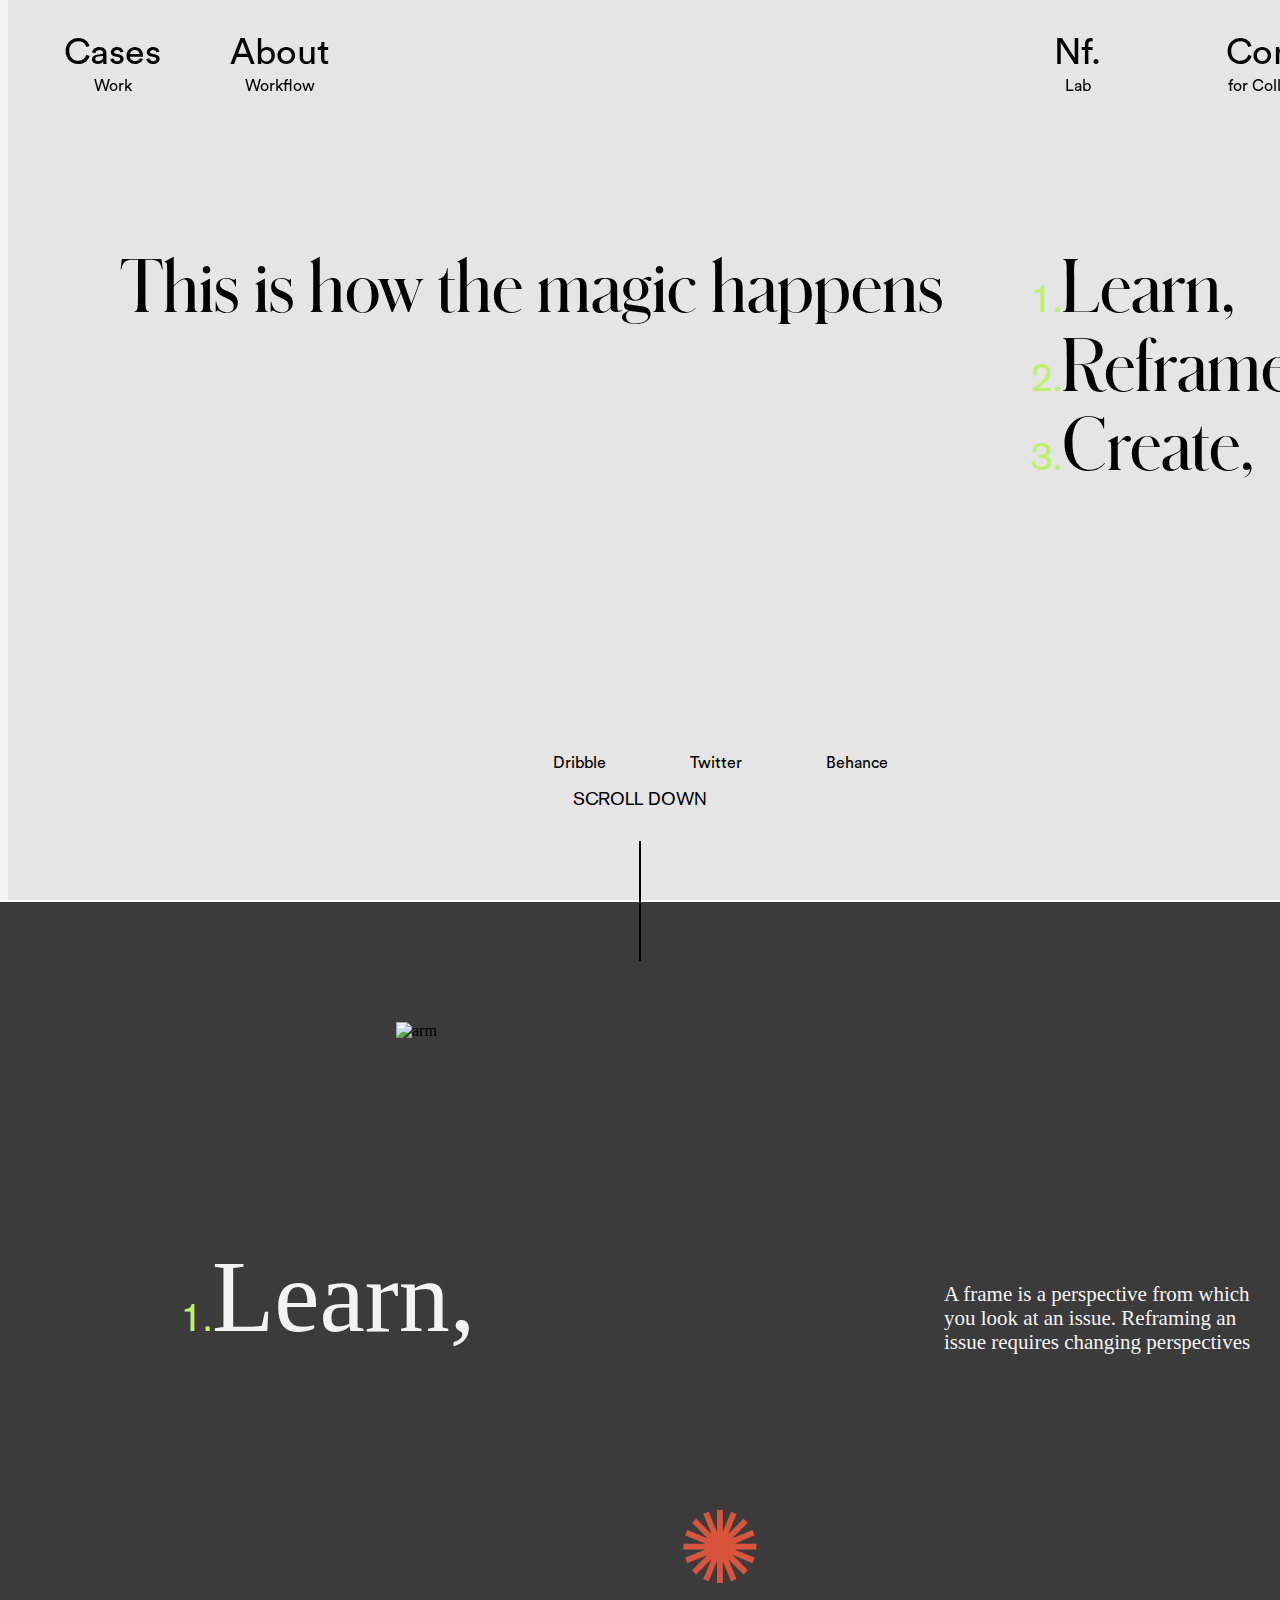
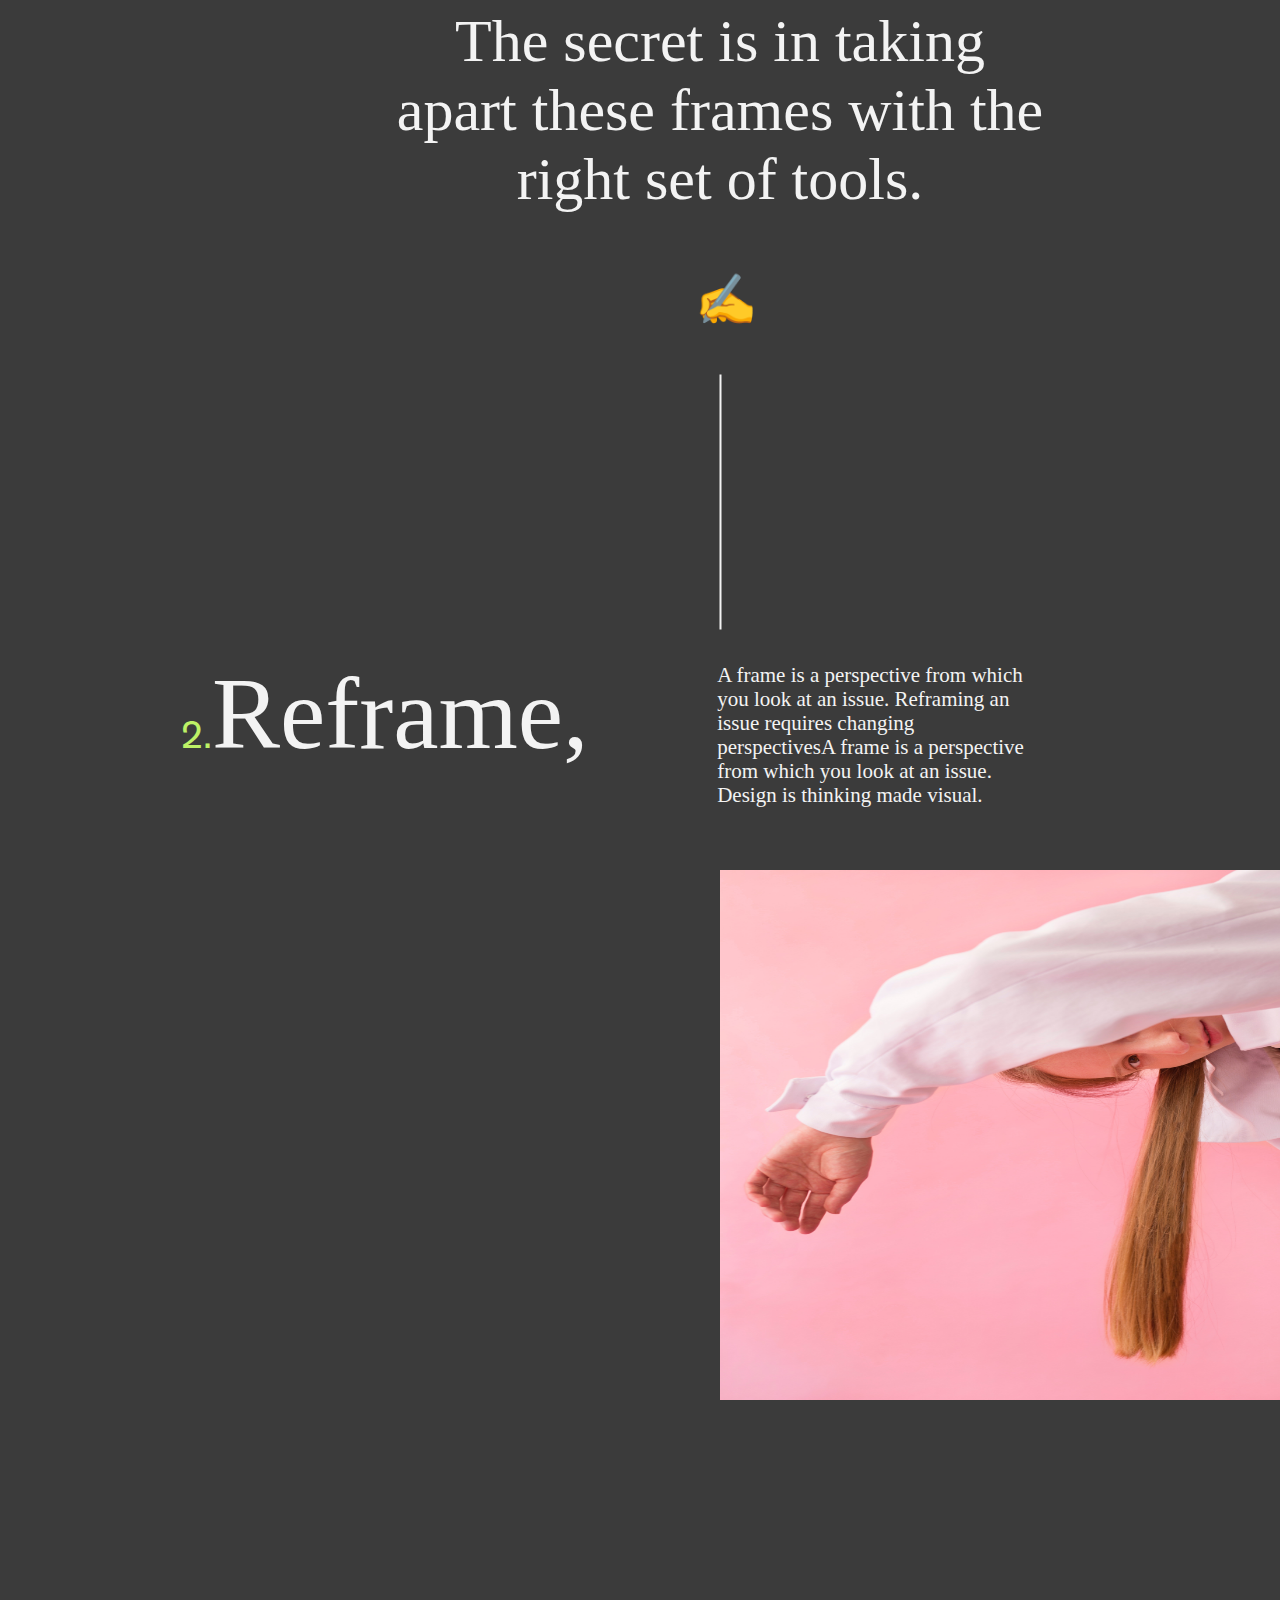
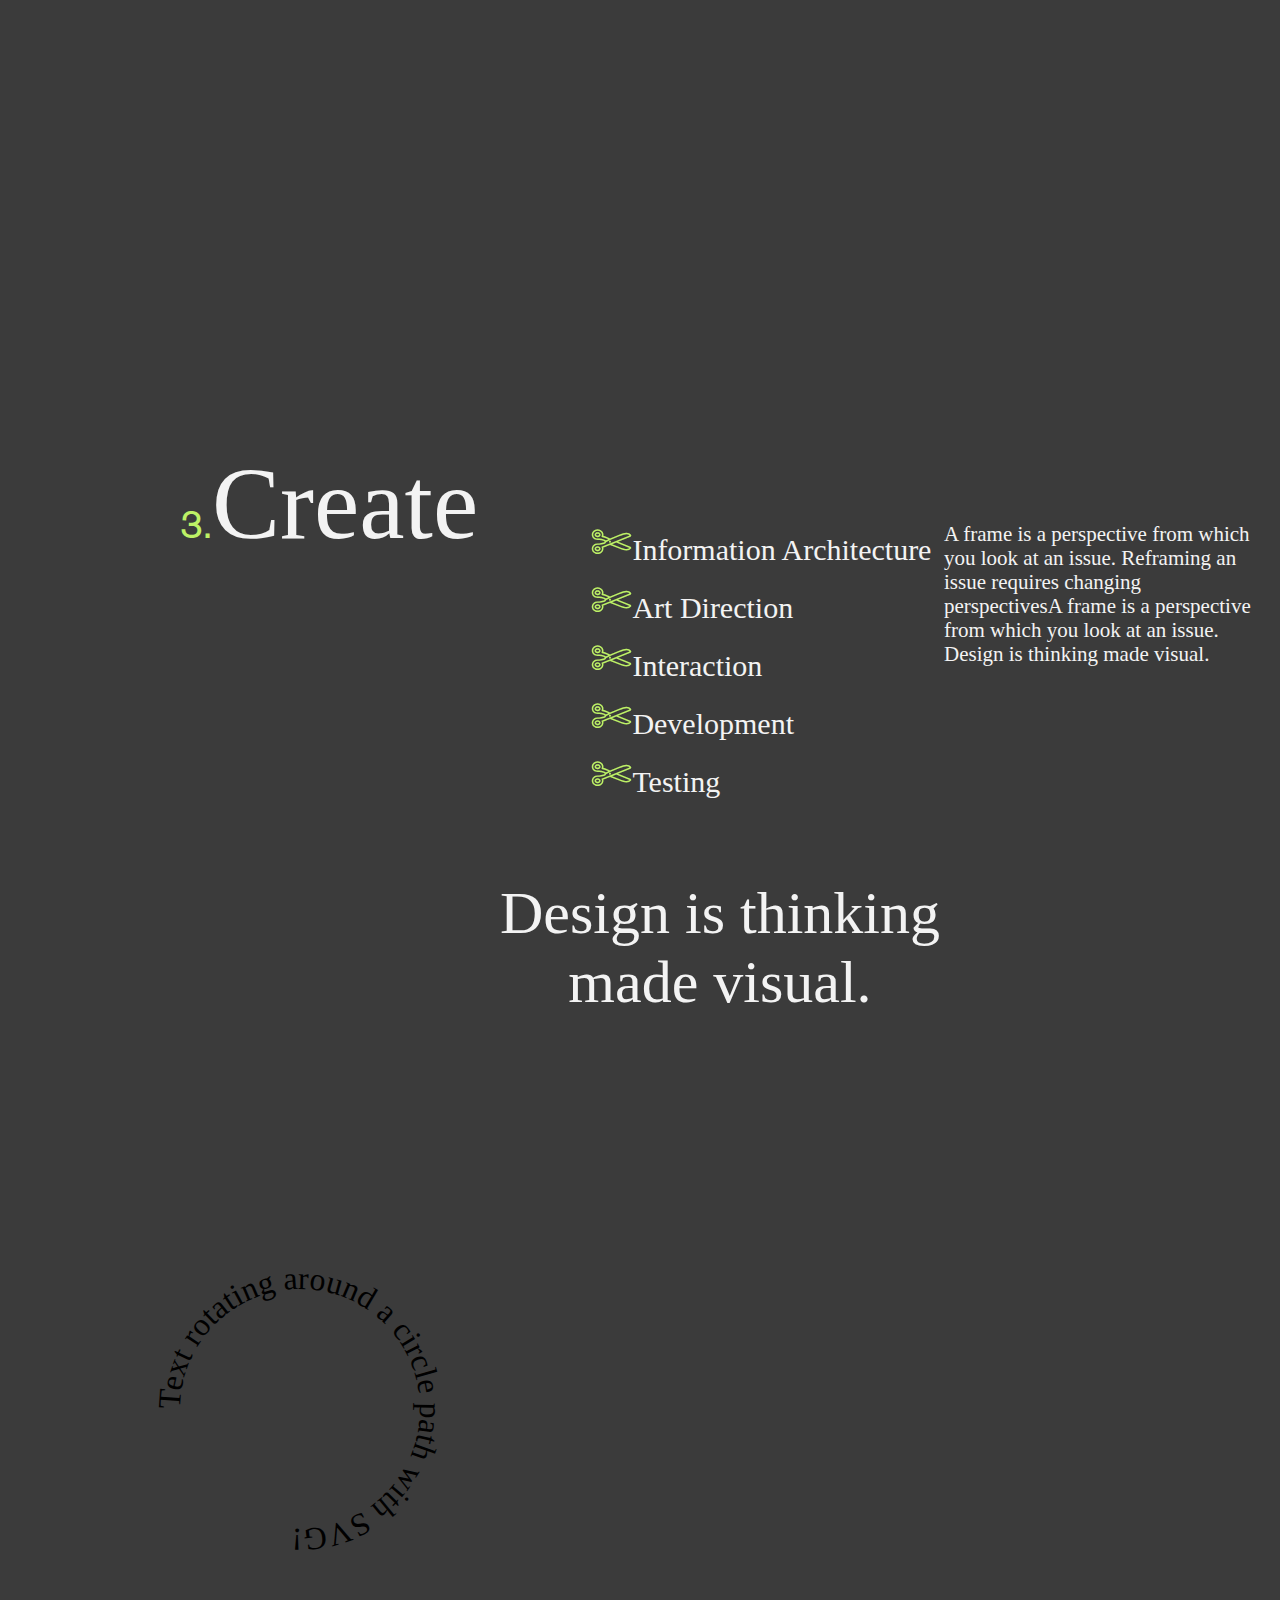
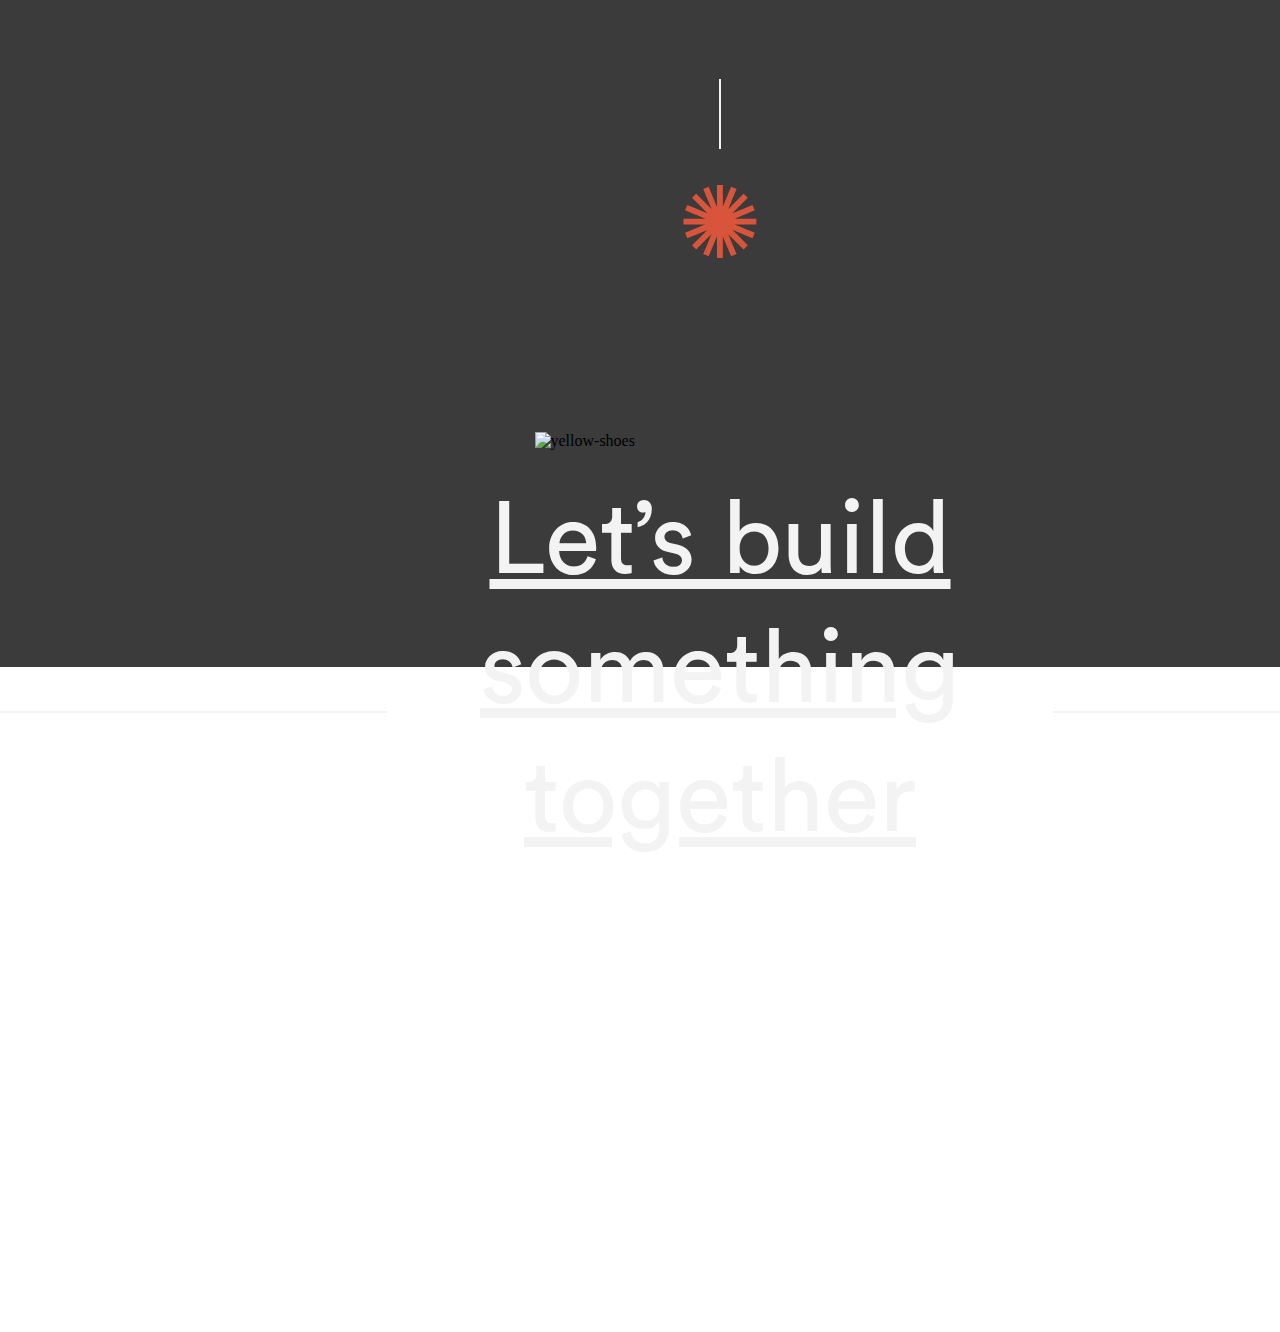
==== about.html @ 03f47995 "finsihed build something and started to mess with circle text" ====
<!DOCTYPE html>
<html lang="en">
<head>
    <meta charset="UTF-8">
    <meta name="viewport" content="width=device-width, initial-scale=1.0">
    <meta http-equiv="X-UA-Compatible" content="ie=edge">
    <link rel="stylesheet" href="./css/about.css">
    <link rel="stylesheet" href="./css/style.css">
    <title>Noframe</title>
</head>
<body>
        <div class="loader"></div>
        <div class="cursor"></div>
        <div id="bar-holder">
            <div id="status-bar"></div>
        </div>
        <header>
                <nav>
                    <ul>
                        <li class="work"><a href="#"><span>Cases</span>Work</a></li>
                        <li class="about"><a href="about.html"><span>About</span>Workflow</a></li>
                        <li class="lab"><a href="#"><span>Nf.</span>Lab</a></li>
                        <li class="contact"><a href="contact.html"><span>Contact</span>for Collaborations</a></li>
                    </ul>
                </nav>
        </header>
        <section class="about-landing">
            <p>This is how the magic happens</p>
            <ul>
                <li><span class="number">1.</span>Learn,</li>
                <li><span class="number">2.</span>Reframe,</li>
                <li><span class="number">3.</span>Create,</li>
            </ul>
            <h2 class="scroll">SCROLL DOWN</h2>
        </section>
        
        <div class="scroll-line"></div>
        <section class="about-breakdown">
            <div class="learn">
                <h1><span class="number">1.</span>Learn,</h1>
                <p>A frame is a perspective from which you look at an issue. Reframing an issue requires changing perspectives</p>
                <img src="./Images/Canva - Pink Satin Apparel.jpg" alt="arm"/>
                <span class="star">✺</span>
                <span class="secret">The secret is in taking apart these frames with the right set of tools.</span>
                <span class="hand">✍</span>
            </div>
            <dic class="reframe-line"></dic>
            <div class="reframe">
                <h1><span class="number">2.</span>Reframe,</h1>
                <p>A frame is a perspective from which you look at an issue. Reframing an issue requires changing perspectivesA frame is a perspective from which you look at an issue.<br> Design is thinking made visual.</p>
                <img src="./Images/woman-wearing-white-and-gray-jacket-1070029.jpg" alt="woman in grey">
            </div>
            <div class="create">
                <h1><span class="number">3.</span>Create</h1>
                <ul>
                    <li><span class="scissor">✄</span>Information Architecture</li>
                    <li><span class="scissor">✄</span>Art Direction</li>
                    <li><span class="scissor">✄</span>Interaction</li>
                    <li><span class="scissor">✄</span>Development</li>
                    <li><span class="scissor">✄</span>Testing</li>
                </ul>
                <p>A frame is a perspective from which you look at an issue. Reframing an issue requires changing perspectivesA frame is a perspective from which you look at an issue. Design is thinking made visual.</p>
            </div>
            <h2 class="design">Design is thinking made visual.</h2>
            <div id="circle">
                <svg version="1.1" xmlns="http://www.w3.org/2000/svg" xmlns:xlink="http://www.w3.org/1999/xlink" x="0px" y="0px" width="600px" height="600px" viewBox="0 0 300 300" enable-background="new 0 0 300 300" xml:space="preserve">
                    <defs>
                        <path id="circlePath" d="M 150, 150 m -60, 0 a 60,60 0 0,1 120,0 a 60,60 0 0,1 -120,0 "/>
                    </defs>
                    <circle cx="150" cy="100" r="75" fill="none"/>
                    <g>
                        <use xlink:href="#circlePath" fill="none"/>
                        <text fill="#000">
                            <textPath xlink:href="#circlePath">Text rotating around a circle path with SVG!</textPath>
                        </text>
                    </g>
                </svg>
                </div>
            <div class="line-design"></div>
            <span class="star-2">✺</span>
            <section class="build-something">
                    <h2>Let’s build <br> <span>something</span> <br> together</h2>
                    <img src="./Images/Canva - Person Wearing Yellow Shoes.jpg" alt="yellow-shoes"/>
                    <div class="build-line-1"></div>
                    <div class="build-line-2"></div>
            </section>
        </section>



        <footer>
                <a href="#" class="dribble">Dribble</a>
                <a href="#" class="twitter">Twitter</a>
                <a href="#"class="behance">Behance</a>
        </footer>

        <script src="./js/main.js"></script>
</body>
</html>
---- css/about.css ----
@font-face {
    font-family: Berthold;
    src: url('../fonts/Berthold-Akzidenz-Grotesk-BE-Regular.otf');
}


.about-landing {
    height: 100vh;
    font-family: Schnyder L Demi;
    font-style: normal;
    font-weight: 500;
    font-size: 70px;
    background: #E5E5E5;
    display: flex;
    flex-direction: row;
    flex-basis: 100%;
    flex: 1;
    position: relative;
}

.about-landing p {
    text-align: center;
    position: absolute;
    left: 120px;
    top: 245px;
}

.about-landing ul {
    list-style: none;
    position: absolute;
    left: 1030px;
    top: 245px;
}

.number {
    color: #BDF166;
    font-family: Berthold;
    font-size: 40px;
}

.scroll {
    font-family: Berthold;
    font-style: normal;
    font-weight: normal;
    font-size: 18px;
    color: black;
    text-align: center;
    position: absolute;
    bottom: 10%;
    left: 0;
    right: 0;
    margin: 0 auto;
}

.scroll-line {
    border: 1px solid #000000;
    transform: rotate(90deg);
    width: 120px;
    margin: 0 auto;
}

/* about section */

.about-breakdown {
    width: 1440px;
    height: 4565px;
    background: linear-gradient(0deg, rgba(0, 0, 0, 0.77), rgba(0, 0, 0, 0.77)), url('../Images/Canva\ -\ The\ Unsplash\ Book\ on\ Brown\ Wooden\ Cube\ Table.jpg');
    background-size: cover;
    background-repeat: round;
    display: block;
}

.about-breakdown h1 {
    font-family: Schnyder M;
    font-style: normal;
    font-weight: 500;
    font-size: 102px;
    color: #F3F3F3;
}

.about-breakdown p {
    font-family: Schnyder S;
    font-style: normal;
    font-weight: 500;
    font-size: 21px;
    line-height: 24px;
    display: flex;
    align-items: center;
    color: #F3F3F3;
    width: 316px;
    height: 160px;
}

/* 1. Learning Section */

.learn {
    width: 75%;
    margin: 0 auto;
    position: relative;
    height: 1199px;
}

.learn img {
    position: absolute;
    width: 648px;
    height: 530px;
    left: 0;
    right: 0;
    margin: 0 auto;
    top: 10%;
}

.learn h1 {
    z-index: 2;
    position: absolute;
    left: 0;
    top: 28%;
}

.learn p {
    position: absolute;
    right: 0;
    top: 28%;
    z-index: 2;
}

.star {
    font-family: Zapf Dingbats;
    font-style: normal;
    font-weight: normal;
    font-size: 100px;
    display: flex;
    color: #D8553B;
    animation: spin 3000ms infinite linear;
    width: 50px;
    justify-content: center;
    margin: 0 auto;
    position: absolute;
    right: 0;
    left: 0;
    top: 49%;
}

@keyframes spin {
    from {
        transform:rotate(0deg);
    }
    to {
        transform:rotate(360deg);
    }
}


.secret {
    font-size: 60px;
    width: 648px;
    height: 434px;
    font-family: Schnyder S;
    text-align: center;
    color: #F3F3F3;
    display: block;
    position: absolute;
    bottom: 5%;
    left: 0;
    right: 0;
    margin: 0 auto;
}

.hand {
    font-family: Zapf Dingbats;
    font-style: normal;
    font-weight: normal;
    font-size: 50px;
    color: #F3F3F3;
    display: block;
    height: 50px;
    width: 50px;
    position: absolute;
    left: 0;
    right: 0;
    margin: 0 auto;
    bottom: 15%;
    animation: hand-spin 3000ms infinite linear;
}

@keyframes hand-spin {
    0%, 100% {
        transform: rotate(0deg);
    }
    50% {
        transform: rotate(45deg) ;
    }
}

/* 2. Reframe */

.reframe-line {
    border: 1px solid #F3F3F3;
    transform: rotate(90deg);
    width: 255px;
    display: block;
    margin: 0 auto;
}

.reframe {
    display: block;
    height: 1266px;
    position: relative;
    width: 75%;
    margin: 0 auto;
}

.reframe h1 {
    position: absolute;
    top: 12%;
    left: 0;
}

.reframe p {
    position: absolute;
    top: 12%;
    right: 21%;
}

br {
    margin: 10px;
}

.reframe img {
    position: absolute;
    width: 648px;
    height: 530px;
    right: -10%;
    top: 29%;
}

/* 3. Create */

.create {
    position: relative;
    display: block;
    height: 690px;
    width: 75%;
    margin: 0 auto;
}

.create h1 {
    position: absolute;
    left: 0;
    top: 40%;
}

.create ul {
    font-family: Schnyder S;
    font-style: normal;
    font-weight: 500;
    font-size: 30px;
    color: #F3F3F3;
    list-style: none;
    position: absolute;
    left: 38%;
    top: 50%;
}

.create p {
    position: absolute;
    right: 0;
    top: 50%;
}

.scissor {
    font-family: Schnyder M;
    font-style: normal;
    font-weight: 500;
    font-size: 50px;
    color: #BDF166;
}

.design {
    display: block;
    height: 210px;
    width: 490px;
    margin: 20px auto;
    font-family: Schnyder S;
    font-style: normal;
    font-weight: 500;
    font-size: 60px;
    color: #F3F3F3; 
    text-align: center;
}

.star-2 {
    font-family: Zapf Dingbats;
    font-style: normal;
    font-weight: normal;
    font-size: 100px;
    display: flex;
    color: #D8553B;
    animation: spin 3000ms infinite linear;
    width: 50px;
    justify-content: center;
    margin: 50px auto 150px;
}

.line-design {
    border: 1px solid #F3F3F3;
    transform: rotate(90deg);
    display: block;
    margin: 0 auto;
    width: 70px;
}

.build-something {
    height: 900px;
    display: block;
    position: relative;
}


.build-something h2 {
    font-family: Circular Std;
    font-style: normal;
    font-weight: normal;
    font-size: 102px;
    line-height: 129px;
    text-decoration-line: underline;
    color: #F3F3F3;
    position: absolute;
    text-align: center;
    z-index: 3;
    left: 0;
    right: 0;
    margin: 0 auto;
    padding-top: 45px;
}

.build-something img {
    width: 371px;
    height: 556px;
    margin: 0 auto;
    display: block;
    position: absolute;
    left: 0;
    right: 0;
    margin: 0 auto;
}

.build-line-1 {
    border: 1px solid #F3F3F3;
    width: 387px;
    position: absolute;
    top: 31%;
    left: 0;
}

.build-line-2 {
    border: 1px solid #F3F3F3;
    width: 387px;
    position: absolute;
    top: 31%;
    right: 0;
}
---- css/style.css ----
* {
    margin: 0;
    padding: 0;
    box-sizing: border-box;
}

@font-face {
    font-family: Circular Std;
    src: url('../fonts/CircularStd-Book.otf');
}

@font-face {
    font-family: Schnyder L Demi;
    src: url('../fonts/Schnyder-L-Demi.otf');
}

@font-face {
    font-family: Berthold;
    src: url('../fonts/Berthold-Akzidenz-Grotesk-BE-Regular.otf');
}

@font-face {
    font-family: Schnyder S Demi;
    src: url('../fonts/Schnyder-L-Demi.otf');
}

.home-body {
    position: relative;
    width: 1440px;
    height: 5220px;
    background: #F6F5F5;
}

html {
    cursor: url('../Images/cursor.png') 2 2, auto;	
}

/* loader */

.loader {
    width: 100%;
    height: 100%;
    background-color: black;
    z-index: 99;
}

.loader.hidden {
    animation: fadeOut 1s; 
    animation-fill-mode: forwards;
}

@keyframes fadeOut {
    100% {
        opacity: 0;
        visibility: hidden;
    }
}

/* Nav bar */

header {
    position: fixed;
    top: 0;
    z-index: 4;
}

nav {
    position: relative;
    width: 1440px;
    height: 141px;
    left: 0px;
    top: 0px;
    text-align: center;
}

nav span {
    display: block;
    font-size: 36px;
    line-height: 46px;
}

a {
    font-family: Circular Std;
    text-decoration: none;
    font-size: 16px;
    line-height: 20px;
    color: black;
}

nav li {
    list-style: none;
    transition: .5s;
}

nav li::before {
    transform: translate3d(0, 140%, 0);
}

nav li:hover::before {
    transform: translate3d(0, 0, 0);
}

nav li:hover {
    transform: translate3d(0, -140%, 0);
}

.work {
    position: absolute;
    left: 64px;
    top: 30px;
}

.about {
    position: absolute;
    left: 230px;
    top: 30px;
}

.lab {
    position: absolute;
    left: 1054px;
    top: 30px;
}

.contact {
    position: absolute;
    left: 1226px;
    top: 30px;
}

/* status bar */
#bar-holder {
    position: absolute;
    height: 100%;
    width: 8px;
    background: #F6F5F5;
    z-index: 6;
}

#status-bar {
    width: 7px;
    left: 0px;
    top: 0px;
    background: #BDF166;
}

/* cursor */

.cursor {
    width: 40px;
    height: 40px;
    border: 2px solid black;
    border-radius: 50%;
    position: absolute;
    transition-duration: 400ms;
    transition-timing-function: ease-out;
    transform: translate(-50%, -50%);
    /* z-index: 100; */
}

/* home section */

.home {
    position: relative;
}

.logo {
    font-family: Schnyder L Demi;
    font-style: normal;
    font-weight: 500;
    font-size: 200px;
    display: flex;
    align-items: center;
    text-align: center;
    color: #000000;
    top: 100px;
    left: 0;
    right: 0;
    margin: 0 auto;
    display: block;
    position: absolute;
    z-index: 1;
}

.demo {
    width: 346px;
    height: 440px;
    top: 207px;
    left: 0;
    right: 0;
    margin: 0 auto;
    position: absolute;
}

.demo:hover {
    z-index: 3;
}

button {
    text-decoration: none;
    border: none;
    background: none;
}

.light {
    position: absolute;
    left: 222px;
    top: 673px;
    font-family: Circular Std;
    font-style: normal;
    font-weight: normal;
    font-size: 20px;
    line-height: 25px;
    align-items: center;
    text-align: center;
    color: #000000;
    padding: 15px;
    transition: ease-in 0.4s;
    border-radius: 64% 36% 27% 73% / 55% 58% 42% 45%;

}

.red {
    position: absolute;
    left: 1058px;
    top: 673px;
    font-family: Circular Std;
    font-style: normal;
    font-weight: normal;
    font-size: 20px;
    line-height: 25px;
    align-items: center;
    text-align: center;
    color: #D8553B;
    padding: 15px;
    transition: ease-in 0.4s;
    border-radius: 64% 36% 27% 73% / 55% 58% 42% 45%;

}

.light:hover {
    background-color: black;
    color: white;
    animation: blob 5s linear infinite;
    transition: ease-out 0.5s;
}


.red:hover {
    background-color: black;
    animation: blob 5s linear infinite;
    transition: ease-out 0.5s;
    
}

@keyframes blob {
    0%, 100% {
        border-radius: 64% 36% 27% 73% / 55% 58% 42% 45%;
    }
    25% {
        border-radius: 44% 56% 37% 63% / 45% 88% 52% 55%;
    }
    50% {
        border-radius: 49% 56% 17% 88% / 42% 72% 22% 66%;
    }
    75% {
        border-radius: 22% 36% 88% 92% / 19% 38% 22% 65%;
    }
}

/* main services */

.main-services {
    position: absolute;
    width: 1005.22px;
    height: 739px;
    left: 216.39px;
    top: 963px;
}

.main-services h3 {
    position: absolute;
    width: 150px;
    height: 25px;
    left: 645px;
    top: 10px;
    font-family: Berthold;
    font-style: normal;
    font-weight: normal;
    font-size: 18px;
    line-height: 22px;
    display: flex;
    align-items: center;
    text-align: center;
    text-transform: uppercase;
    color: #000000;
}

.main-services span {
    font-family: Schnyder L;
    font-style: normal;
    font-weight: 500;
    font-size: 85px;
    display: flex;
    align-items: center;
    text-align: center;
    color: #000000;
}

/* .main-services li:nth-child(even) {
    text-align: left;
}

.main-services li:nth-child(odd) {
    text-align: right;
    color: pink;
} */

.art {
    /* position: absolute; */
    left: 216.39px;
    /* top: 30px; */
}

.product {
    /* position: absolute; */
    left: 470.37px;
    /* top: 153.17px; */
}

.visual {
    /* position: absolute; */
    left: 216.39px;
    /* top: 356px; */
}

.interaction {
    /* position: absolute; */
    left: 344.91px;
    /* top: 509px; */
}

.mobile {
    /* position: absolute; */
    left: 216.39px;
    /* top: 662px; */
}

.animation {
    /* position: absolute; */
    left: 434px;
    /* top: 815px; */
}

/* work examples */

.cases {
    position: absolute;
    top: 1851px;
    display: block;
}

.case {
    display: block;
    height: 900px;
    widows: 100%;
    display: flex;
    flex-direction: row;
    flex-basis: 100%;
    flex: 1;
}

.case h2 {
    font-family: Schnyder S Demi;
    font-style: normal;
    font-weight: 500;
    font-size: 60px;
    text-align: center;
}

.case h3 {
    text-align: center;
}

.case p {
    max-width: 75%;
    text-align: center;
    margin: 0 auto;
}

.right {
    width: 50%;
    background-color: #E5E5E5;
}

.right img {
    display: block;
    width: 404.56px;
    height: 539.41px;
    margin: 0 auto;
    position: relative;
    top: 50%;
    left: 0;
    right: 0;
    -webkit-transform: translateY(-50%);
    -ms-transform: translateY(-50%);
    transform: translateY(-50%);
}

.left {
    width: 50%;
    position: relative;
}

.left img {
    width: 100%;
    position: absolute;
    bottom: 0;
}

/* more */

.more {
    position: absolute;
    top: 3819px;
}

.more h1 {
    text-align: center;
}

/* contact */

.contact-section {
    position: absolute;
    top: 4523px;
}

/* footer */

footer {
    /* position: relative; */
    font-family: Schnyder S Demi;
    font-style: normal;
    font-weight: 500;
    font-size: 21px;
    position: absolute;
    width: 450px;
    height: 25px;
    left: 495px;
    top: 748px;
    text-align: center;
}

footer a {
    margin: 0 40px;
}

/* contact */

.contact-section {
    background-color: #FFF1EE;
}

.contact-section p {
    font-family: Schnyder L Demi;
    font-style: normal;
    font-weight: 500;
    font-size: 102px;
    text-align: center;
}

.email {
    color: #BDF166;
}

.collaborations {
    font-family: Berthold;
    font-style: normal;
    font-weight: bold;
    font-size: 92px;
    text-transform: uppercase;
}
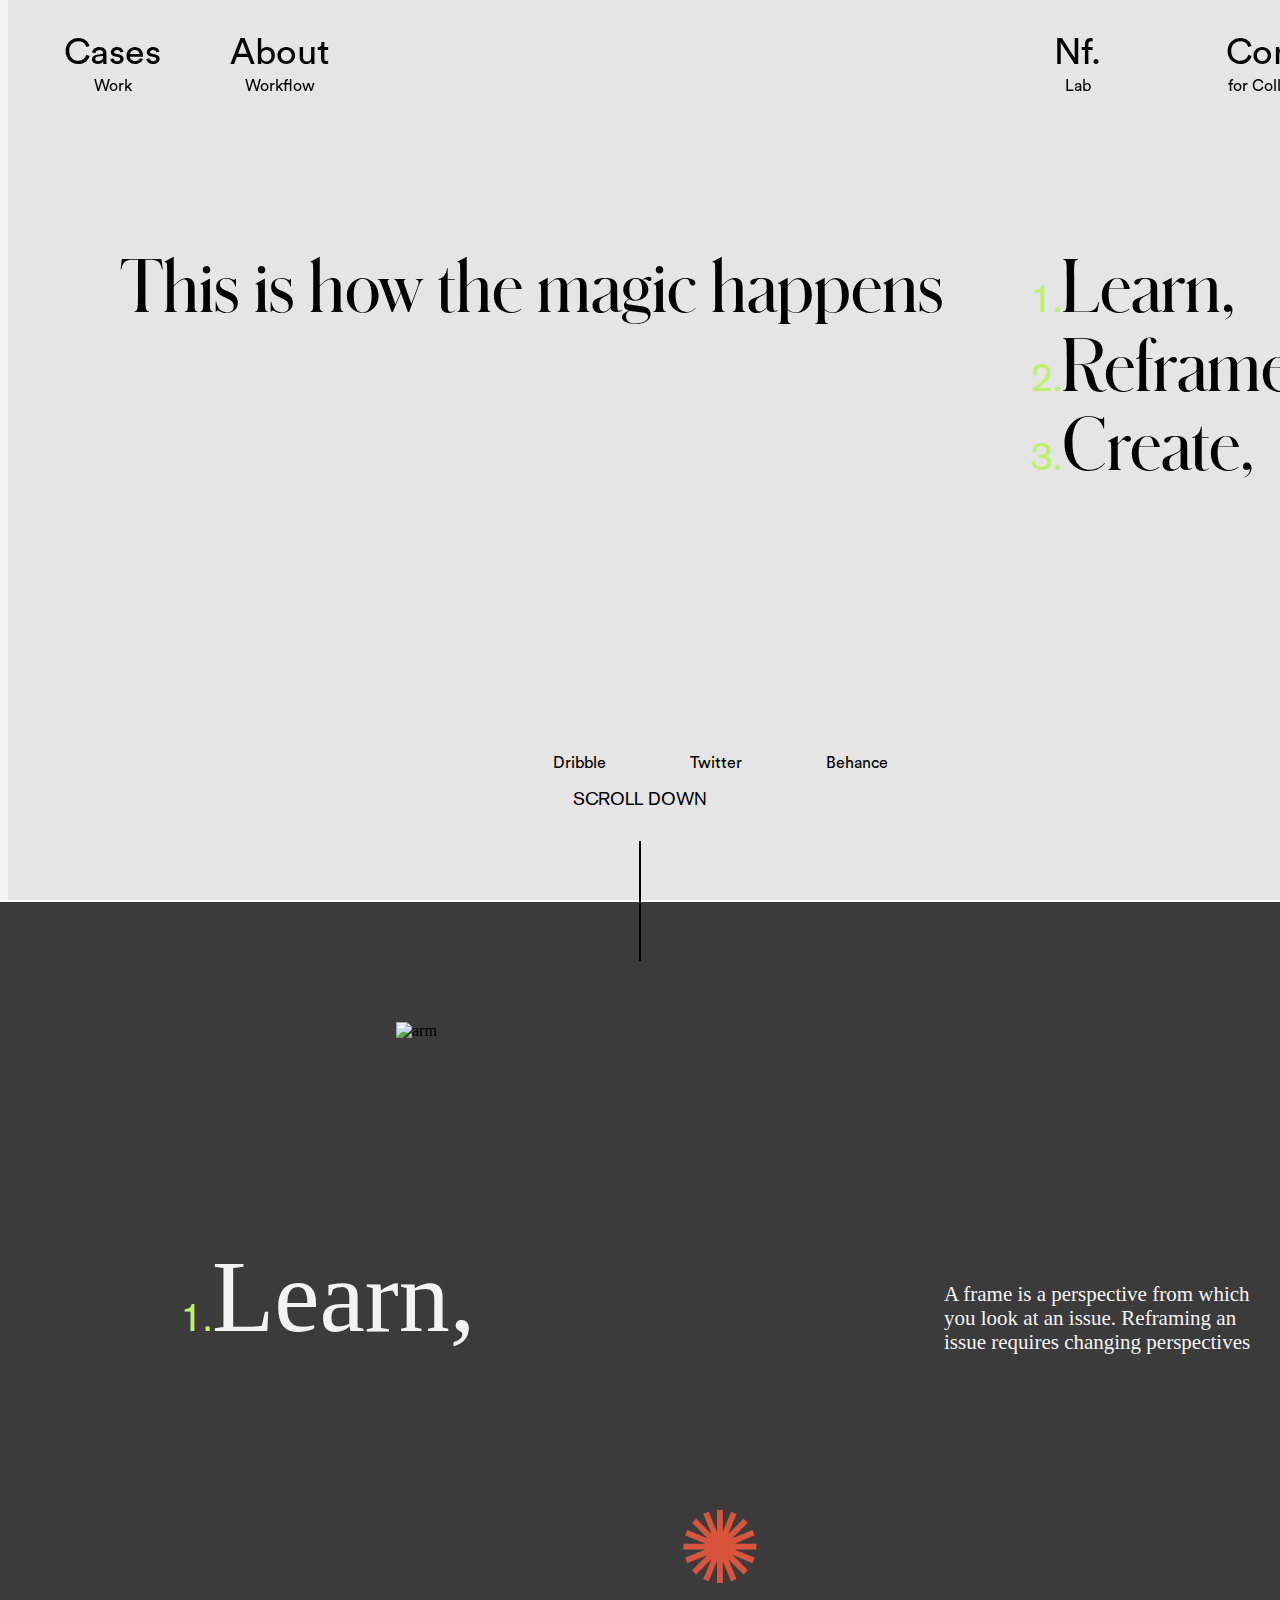
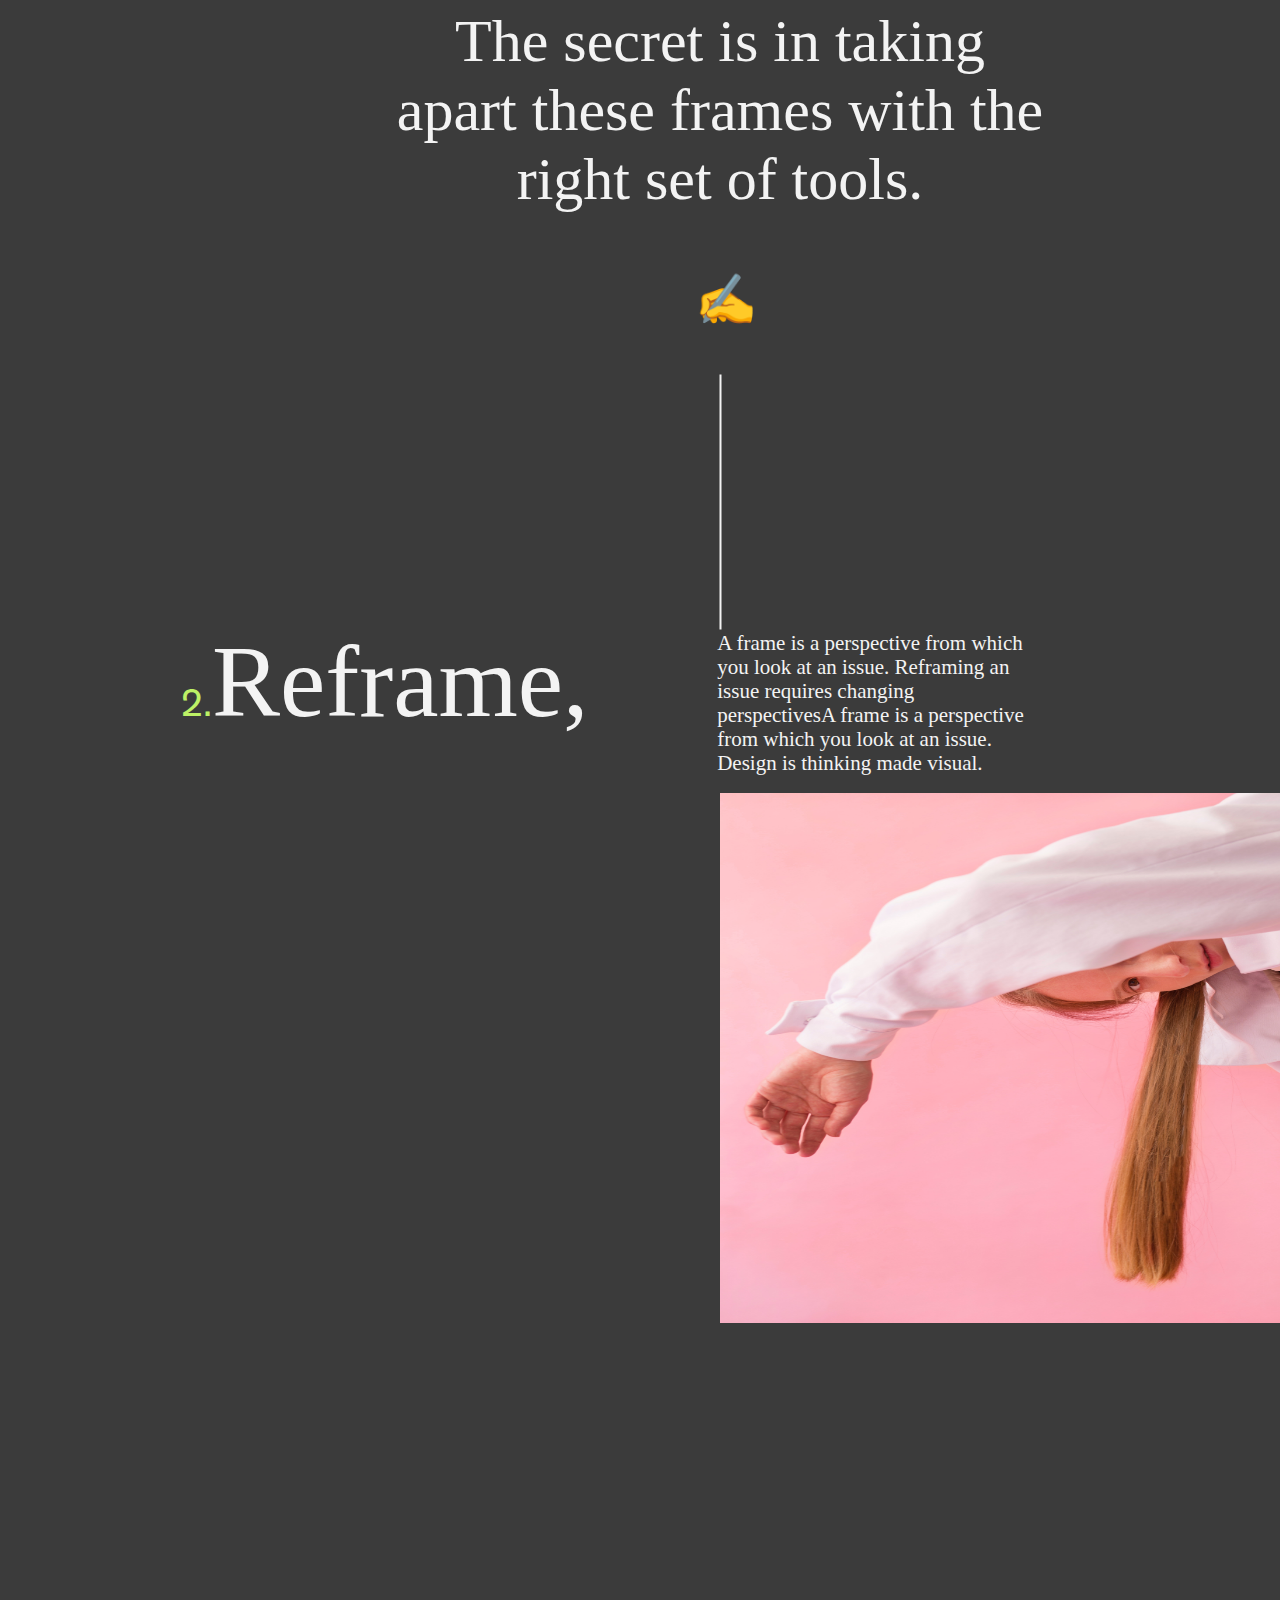
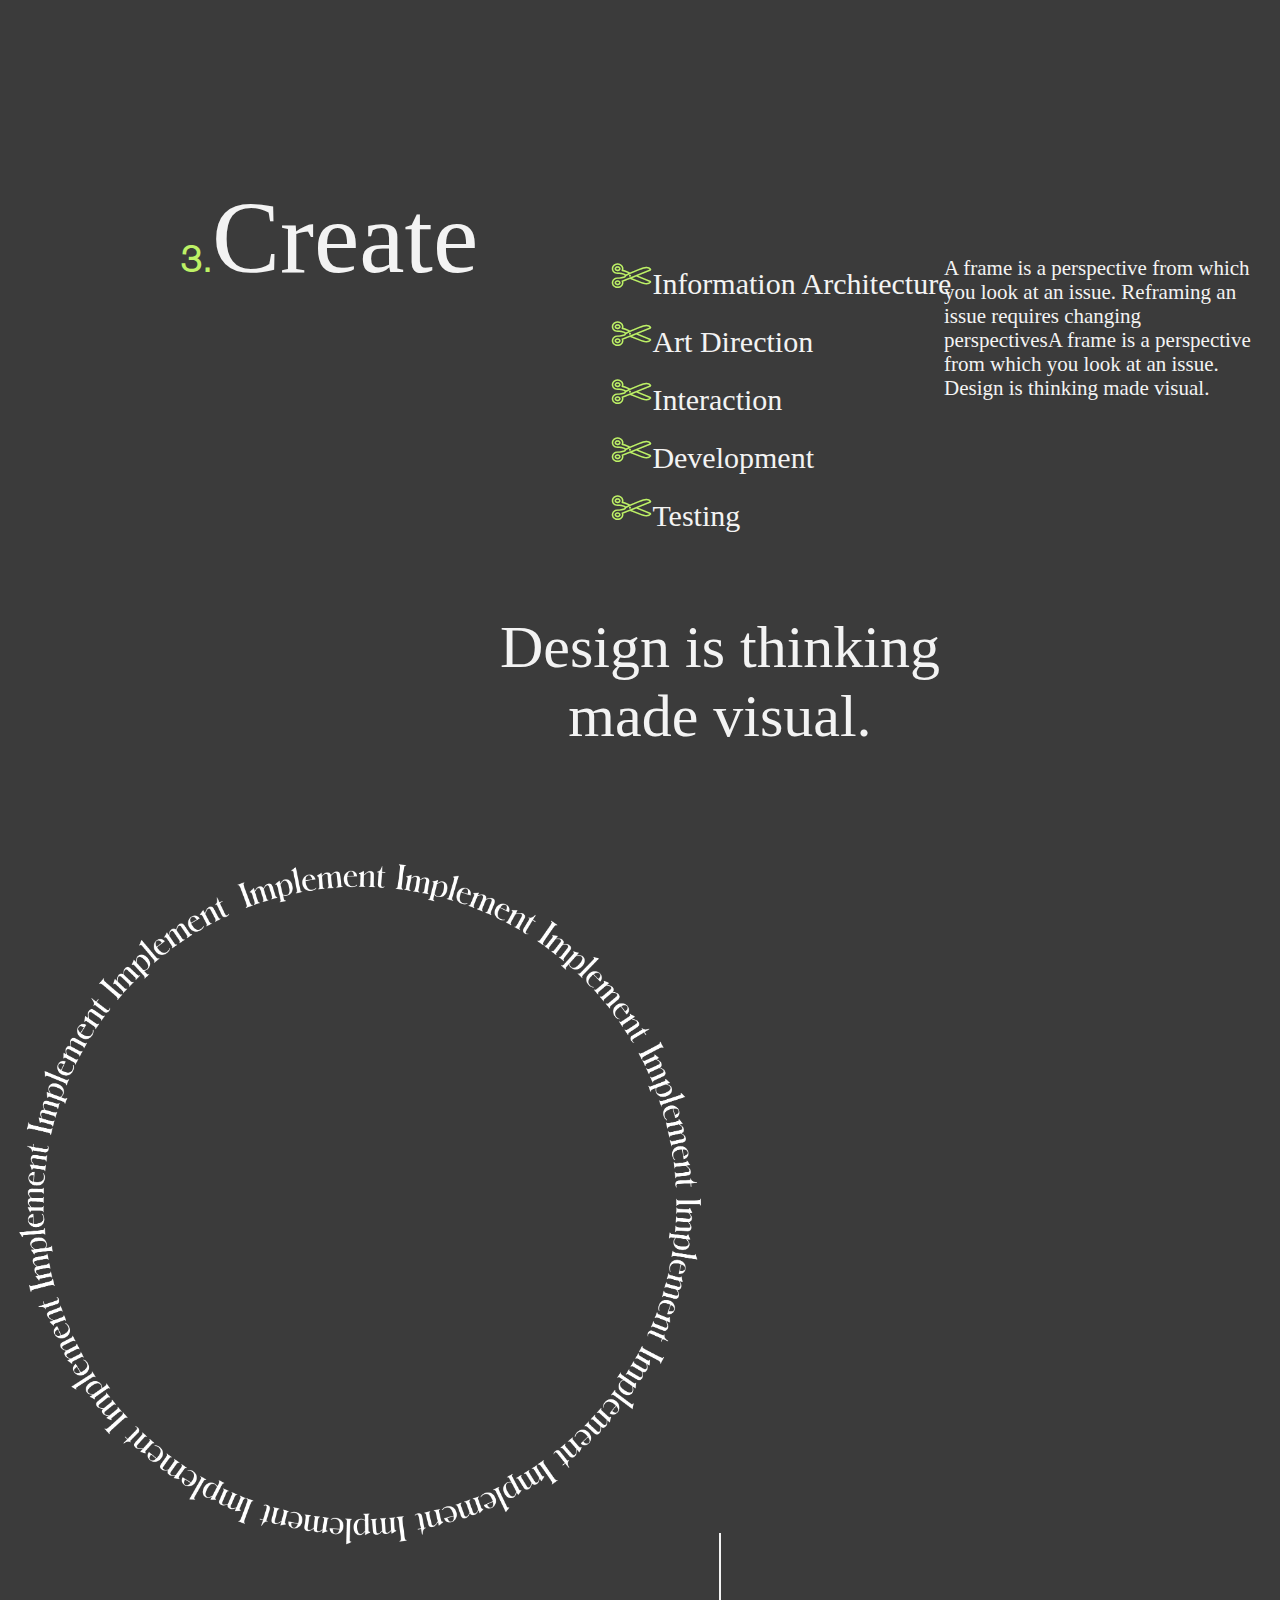
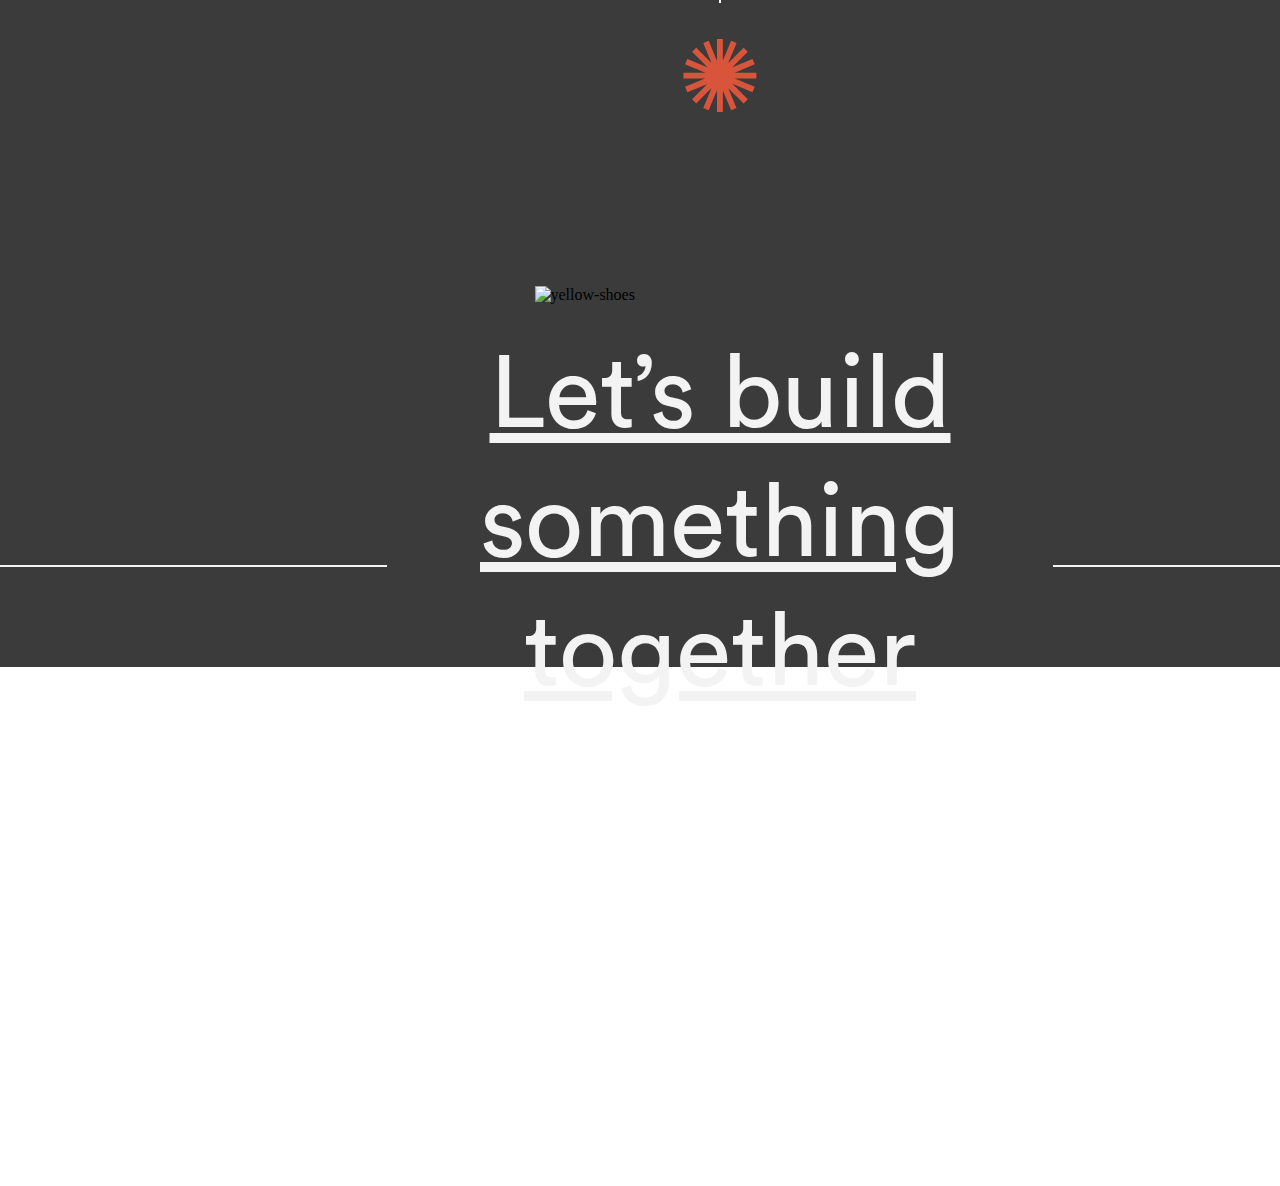
==== commit 5e914799: "the thing rotates its dope" ====
--- a/about.html
+++ b/about.html
@@ -62,7 +62,7 @@
                 <p>A frame is a perspective from which you look at an issue. Reframing an issue requires changing perspectivesA frame is a perspective from which you look at an issue. Design is thinking made visual.</p>
             </div>
             <h2 class="design">Design is thinking made visual.</h2>
-            <div id="circle">
+            <!-- <div id="circle">
                 <svg version="1.1" xmlns="http://www.w3.org/2000/svg" xmlns:xlink="http://www.w3.org/1999/xlink" x="0px" y="0px" width="600px" height="600px" viewBox="0 0 300 300" enable-background="new 0 0 300 300" xml:space="preserve">
                     <defs>
                         <path id="circlePath" d="M 150, 150 m -60, 0 a 60,60 0 0,1 120,0 a 60,60 0 0,1 -120,0 "/>
@@ -70,12 +70,13 @@
                     <circle cx="150" cy="100" r="75" fill="none"/>
                     <g>
                         <use xlink:href="#circlePath" fill="none"/>
-                        <text fill="#000">
-                            <textPath xlink:href="#circlePath">Text rotating around a circle path with SVG!</textPath>
+                        <text class="idea-circle">
+                            <textPath xlink:href="#circlePath">Implement Implement Implement Implement Implement</textPath>
                         </text>
                     </g>
                 </svg>
-                </div>
+                </div> -->
+                <img src="./Images/implement_loop-01.png" alt="Implement" id="circle"/>
             <div class="line-design"></div>
             <span class="star-2">✺</span>
             <section class="build-something">
@@ -95,5 +96,6 @@
         </footer>
 
         <script src="./js/main.js"></script>
+        <script src="./js/about.js"></script>
 </body>
 </html>--- a/css/about.css
+++ b/css/about.css
@@ -204,7 +204,7 @@
 
 .reframe {
     display: block;
-    height: 1266px;
+    height: 1000px;
     position: relative;
     width: 75%;
     margin: 0 auto;
@@ -260,6 +260,10 @@
     position: absolute;
     left: 38%;
     top: 50%;
+}
+
+.create li {
+    margin-left: 20px;
 }
 
 .create p {
@@ -359,4 +363,8 @@
     position: absolute;
     top: 31%;
     right: 0;
+}
+
+#circle {
+    width: 50%;
 }--- a/css/style.css
+++ b/css/style.css
@@ -25,9 +25,6 @@
 }
 
 .home-body {
-    position: relative;
-    width: 1440px;
-    height: 5220px;
     background: #F6F5F5;
 }
 
@@ -130,7 +127,7 @@
 
 /* status bar */
 #bar-holder {
-    position: absolute;
+    position: fixed;
     height: 100%;
     width: 8px;
     background: #F6F5F5;
@@ -160,8 +157,21 @@
 
 /* home section */
 
-.home {
+.homepage {
     position: relative;
+    display: block;
+    height: 100vh;
+}
+
+.home-line {
+    border: 1px solid #000000;
+    transform: rotate(90deg);
+    position: absolute;
+    margin-top: 20%;
+    left: 0;
+    right: 0;
+    margin: 0 auto;
+    width: 540px;
 }
 
 .logo {
@@ -271,92 +281,58 @@
 /* main services */
 
 .main-services {
-    position: absolute;
-    width: 1005.22px;
-    height: 739px;
-    left: 216.39px;
-    top: 963px;
+    display: block;
+    height: 100vh;
 }
 
 .main-services h3 {
-    position: absolute;
-    width: 150px;
-    height: 25px;
-    left: 645px;
-    top: 10px;
+    text-align: center;
     font-family: Berthold;
     font-style: normal;
     font-weight: normal;
     font-size: 18px;
-    line-height: 22px;
-    display: flex;
-    align-items: center;
-    text-align: center;
     text-transform: uppercase;
     color: #000000;
 }
 
 .main-services span {
-    font-family: Schnyder L;
+    font-family: Schnyder L Demi;
     font-style: normal;
     font-weight: 500;
     font-size: 85px;
-    display: flex;
-    align-items: center;
-    text-align: center;
     color: #000000;
-}
-
-/* .main-services li:nth-child(even) {
-    text-align: left;
-}
-
-.main-services li:nth-child(odd) {
-    text-align: right;
-    color: pink;
-} */
+    padding-bottom: 15px;
+}
+
+.main-services ul {
+    list-style: none;
+    text-align: center;
+    padding-top: 10%;
+}
 
 .art {
-    /* position: absolute; */
-    left: 216.39px;
-    /* top: 30px; */
+    padding-right: 35%;
 }
 
 .product {
-    /* position: absolute; */
-    left: 470.37px;
-    /* top: 153.17px; */
-}
-
-.visual {
-    /* position: absolute; */
-    left: 216.39px;
-    /* top: 356px; */
-}
-
-.interaction {
-    /* position: absolute; */
-    left: 344.91px;
-    /* top: 509px; */
-}
-
-.mobile {
-    /* position: absolute; */
-    left: 216.39px;
-    /* top: 662px; */
+    padding-right: 15%;
+}
+
+.immersive {
+    padding-right: 5%;
 }
 
 .animation {
-    /* position: absolute; */
-    left: 434px;
-    /* top: 815px; */
+    margin-left: 5%;
 }
 
 /* work examples */
-
+.case-title {
+    text-align: center;
+    padding-bottom: 25px;
+    font-family: Berthold;
+}
 .cases {
-    position: absolute;
-    top: 1851px;
     display: block;
 }
 
@@ -375,22 +351,31 @@
     font-style: normal;
     font-weight: 500;
     font-size: 60px;
-    text-align: center;
+    text-align: left;
+    padding-top: 20%;
+    padding-left: 20%;
 }
 
 .case h3 {
-    text-align: center;
+    text-align: left;
+    padding-top: 5%;
+    padding-left: 20%;
 }
 
 .case p {
-    max-width: 75%;
-    text-align: center;
-    margin: 0 auto;
+    width: 60%;
+    text-align: left;
+    margin: 0 auto;
+    padding-top: 20%;
 }
 
 .right {
     width: 50%;
     background-color: #E5E5E5;
+}
+
+.case:nth-child(odd) .right {
+    background-color: #D8553B;
 }
 
 .right img {
@@ -421,19 +406,22 @@
 /* more */
 
 .more {
-    position: absolute;
-    top: 3819px;
+    display: block;
+    height: 100vh;
 }
 
 .more h1 {
     text-align: center;
-}
-
-/* contact */
-
-.contact-section {
-    position: absolute;
-    top: 4523px;
+    font-family: Circular Std;
+    font-size: 102px;
+    color: #000000;
+    padding-top: 15%;
+}
+
+.more-line {
+    border-bottom: 7px solid #000000;
+    width: 845px;
+    margin: 0 auto;
 }
 
 /* footer */
@@ -460,6 +448,8 @@
 
 .contact-section {
     background-color: #FFF1EE;
+    display: block;
+    height: 100vh;
 }
 
 .contact-section p {
@@ -467,7 +457,9 @@
     font-style: normal;
     font-weight: 500;
     font-size: 102px;
-    text-align: center;
+    text-align: left;
+    padding-top: 10%;
+    padding-left: 5%;
 }
 
 .email {
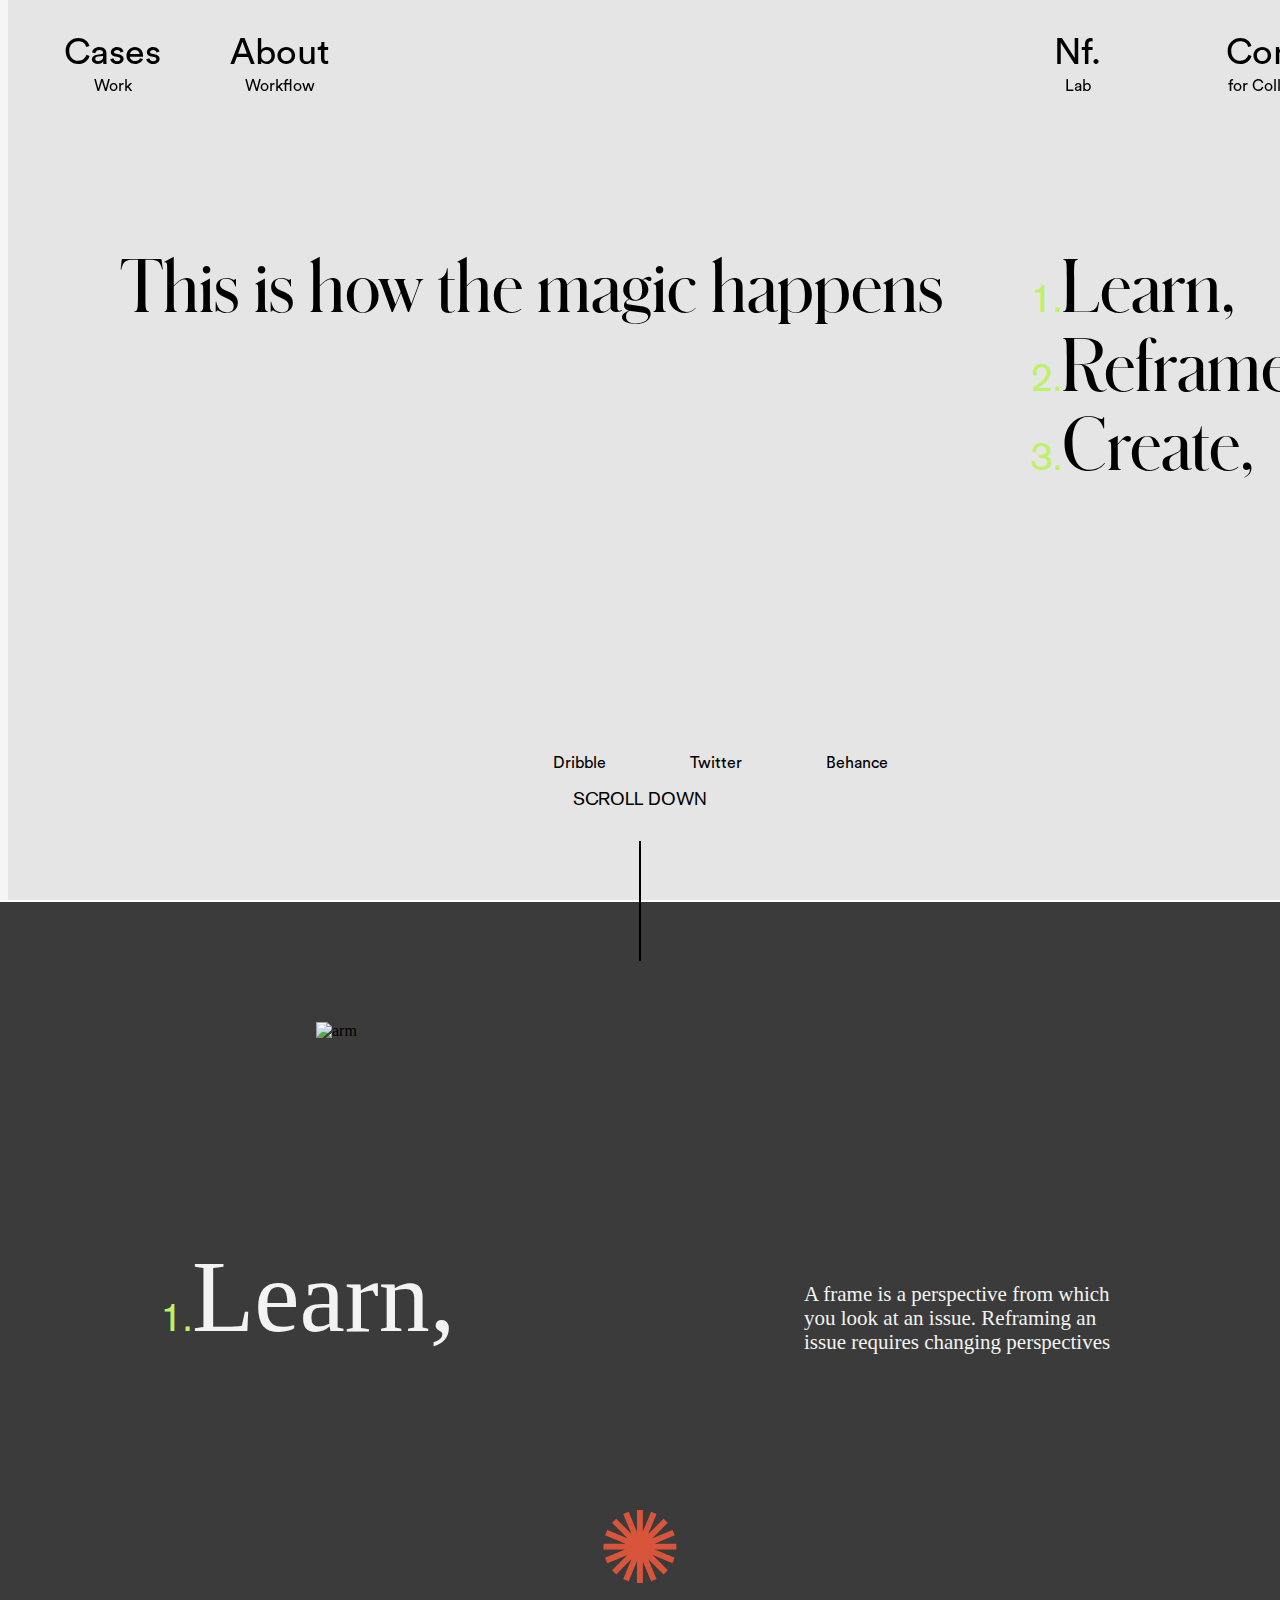
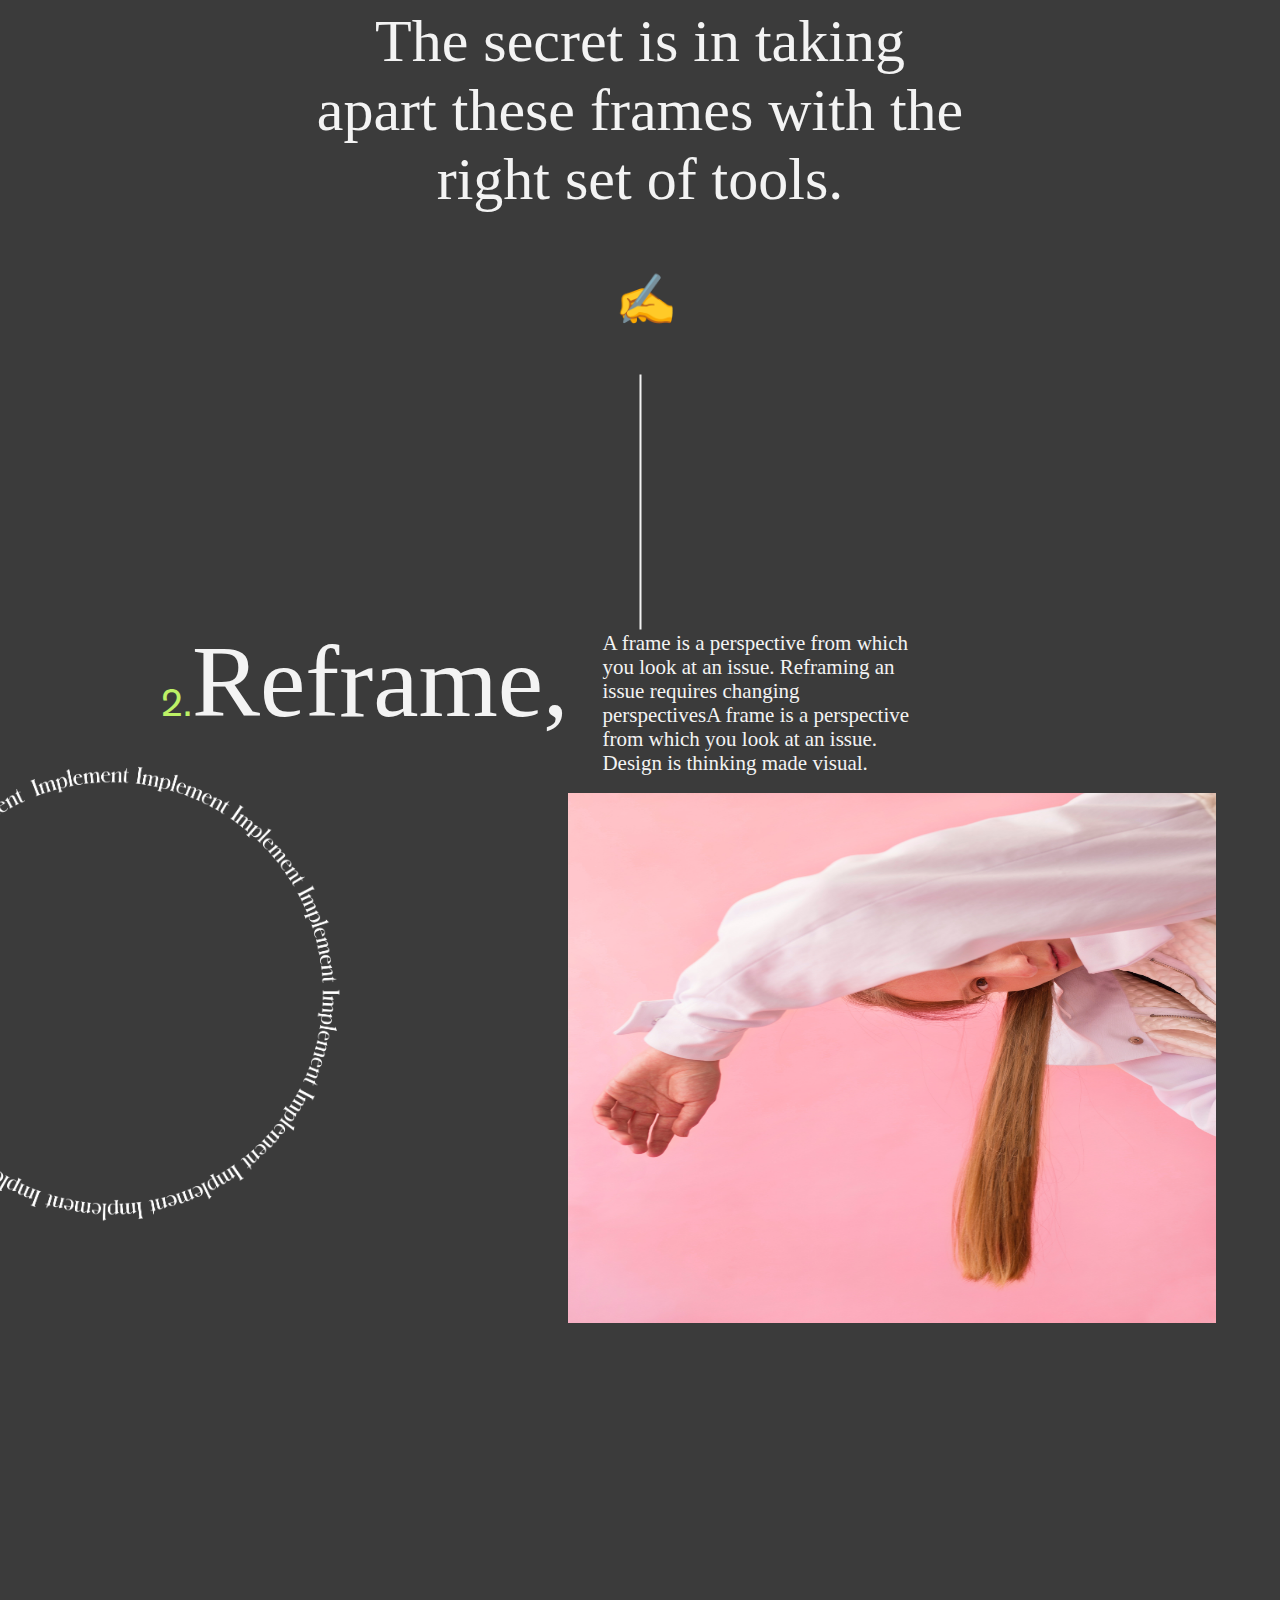
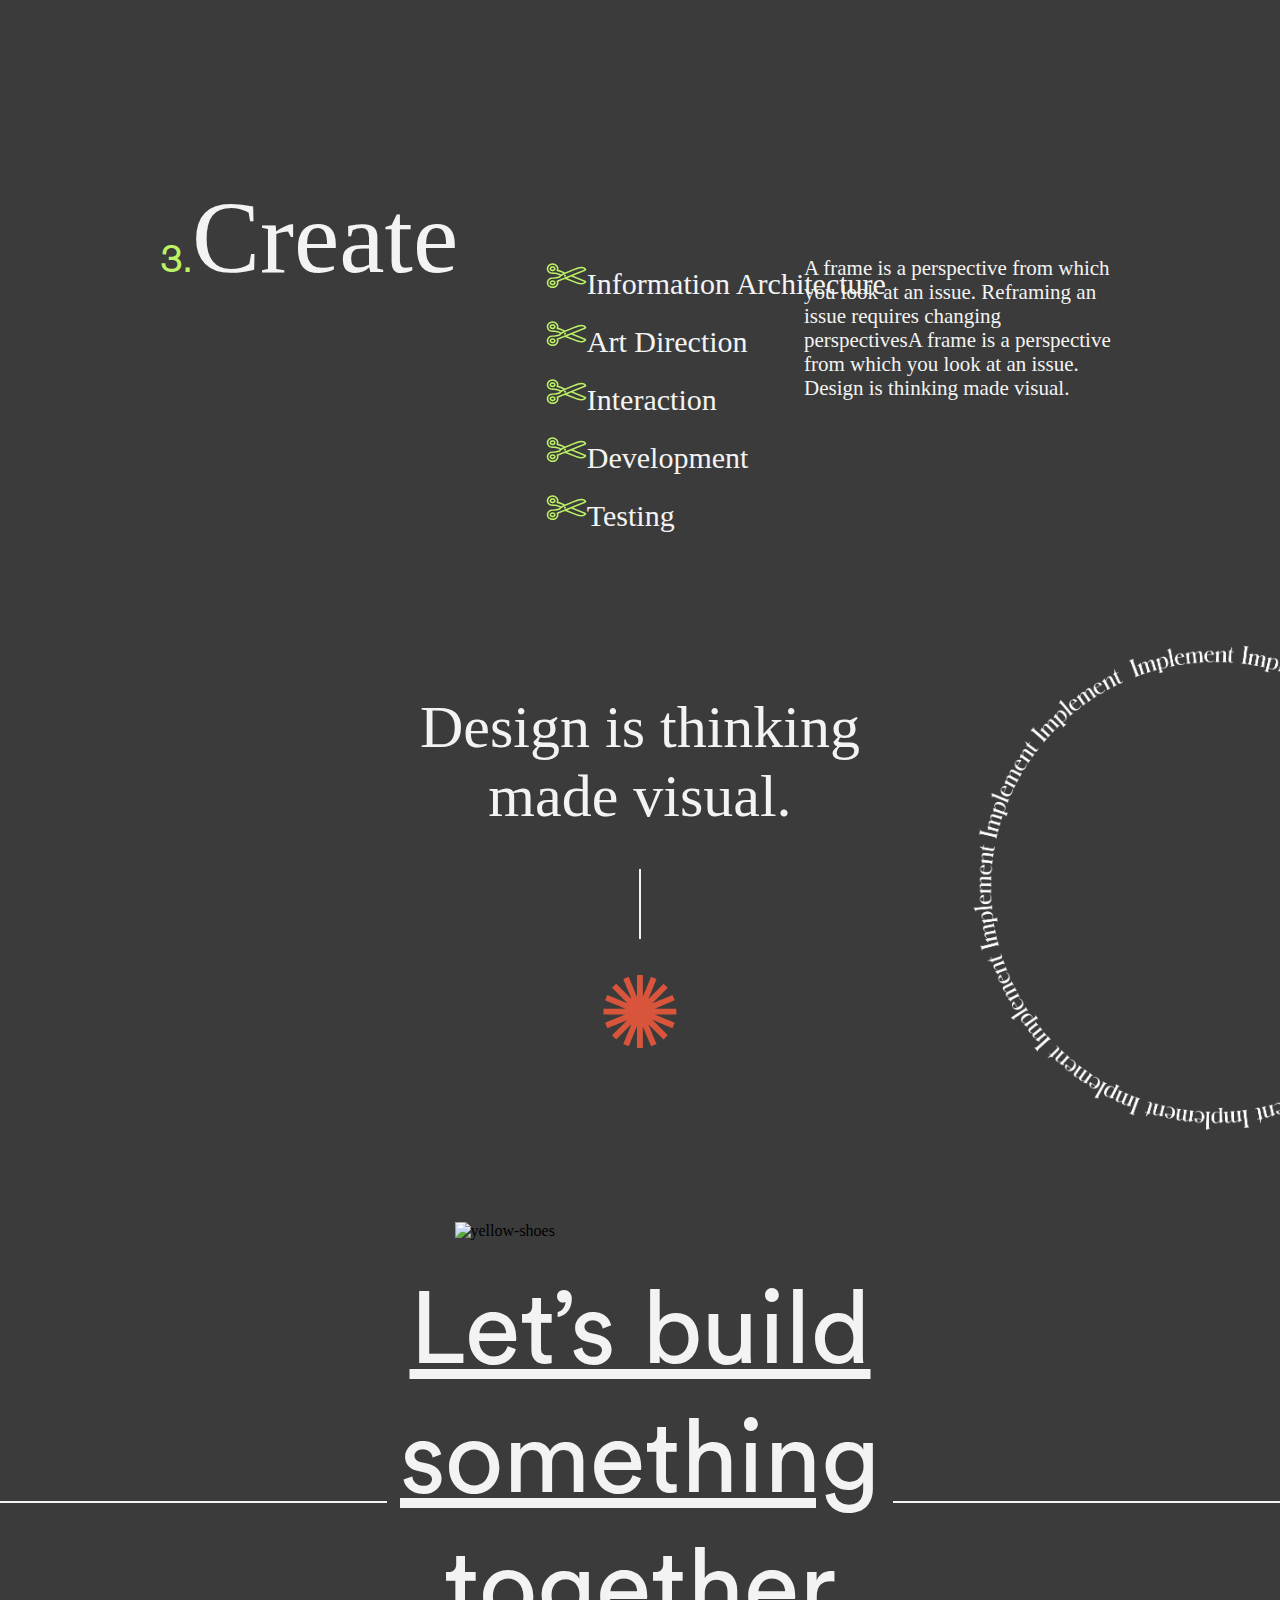
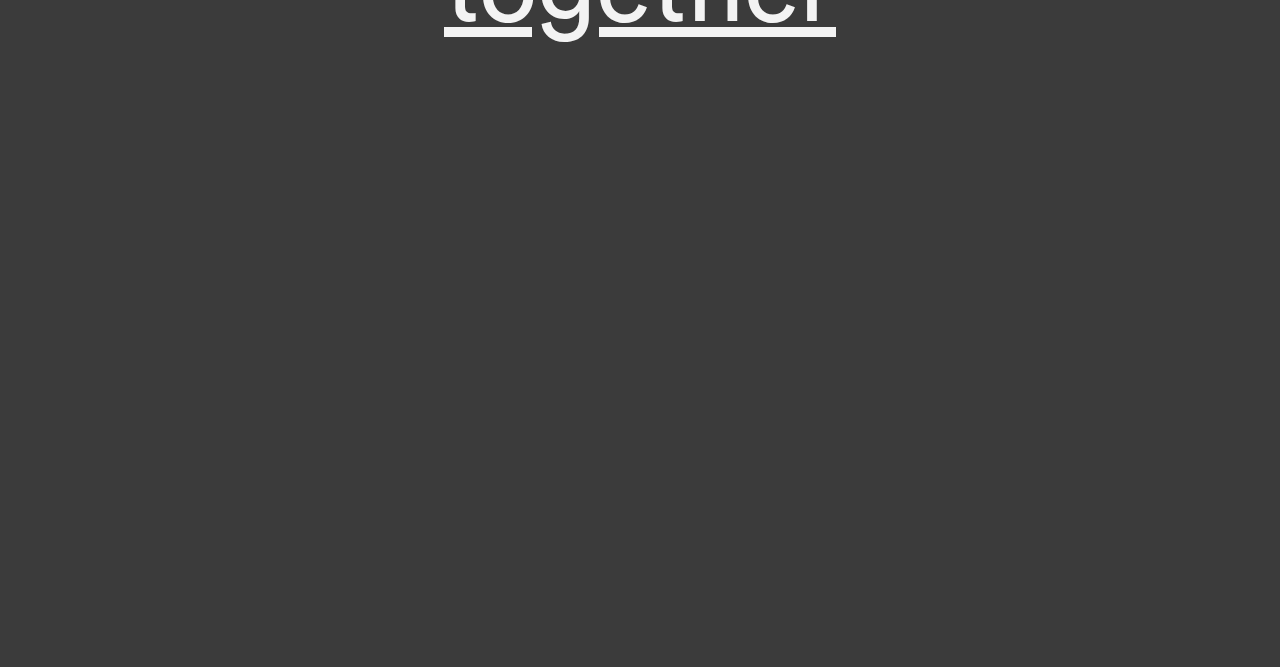
==== commit aaef9d81: "FIXED OVERFLOW PROBLEM THAT DROVE ME NUTS" ====
--- a/about.html
+++ b/about.html
@@ -48,7 +48,8 @@
             <div class="reframe">
                 <h1><span class="number">2.</span>Reframe,</h1>
                 <p>A frame is a perspective from which you look at an issue. Reframing an issue requires changing perspectivesA frame is a perspective from which you look at an issue.<br> Design is thinking made visual.</p>
-                <img src="./Images/woman-wearing-white-and-gray-jacket-1070029.jpg" alt="woman in grey">
+                <img src="./Images/woman-wearing-white-and-gray-jacket-1070029.jpg" alt="woman in grey" id="reframe-image">
+                <img src="./Images/implement_loop-01.png" alt="Implement" id="circle-one"/>
             </div>
             <div class="create">
                 <h1><span class="number">3.</span>Create</h1>
@@ -59,26 +60,14 @@
                     <li><span class="scissor">✄</span>Development</li>
                     <li><span class="scissor">✄</span>Testing</li>
                 </ul>
-                <p>A frame is a perspective from which you look at an issue. Reframing an issue requires changing perspectivesA frame is a perspective from which you look at an issue. Design is thinking made visual.</p>
+                <p class="create-blurb">A frame is a perspective from which you look at an issue. Reframing an issue requires changing perspectivesA frame is a perspective from which you look at an issue. Design is thinking made visual.</p>
             </div>
-            <h2 class="design">Design is thinking made visual.</h2>
-            <!-- <div id="circle">
-                <svg version="1.1" xmlns="http://www.w3.org/2000/svg" xmlns:xlink="http://www.w3.org/1999/xlink" x="0px" y="0px" width="600px" height="600px" viewBox="0 0 300 300" enable-background="new 0 0 300 300" xml:space="preserve">
-                    <defs>
-                        <path id="circlePath" d="M 150, 150 m -60, 0 a 60,60 0 0,1 120,0 a 60,60 0 0,1 -120,0 "/>
-                    </defs>
-                    <circle cx="150" cy="100" r="75" fill="none"/>
-                    <g>
-                        <use xlink:href="#circlePath" fill="none"/>
-                        <text class="idea-circle">
-                            <textPath xlink:href="#circlePath">Implement Implement Implement Implement Implement</textPath>
-                        </text>
-                    </g>
-                </svg>
-                </div> -->
-                <img src="./Images/implement_loop-01.png" alt="Implement" id="circle"/>
+            <div class="design">
+            <h2 class="design-title">Design is thinking made visual.</h2>
+                <img src="./Images/implement_loop-01.png" alt="Implement" id="circle-two"/>
             <div class="line-design"></div>
             <span class="star-2">✺</span>
+            </div>
             <section class="build-something">
                     <h2>Let’s build <br> <span>something</span> <br> together</h2>
                     <img src="./Images/Canva - Person Wearing Yellow Shoes.jpg" alt="yellow-shoes"/>
--- a/css/about.css
+++ b/css/about.css
@@ -4,6 +4,7 @@
 }
 
 
+
 .about-landing {
     height: 100vh;
     font-family: Schnyder L Demi;
@@ -11,10 +12,10 @@
     font-weight: 500;
     font-size: 70px;
     background: #E5E5E5;
-    display: flex;
+    /* display: flex;
     flex-direction: row;
     flex-basis: 100%;
-    flex: 1;
+    flex: 1; */
     position: relative;
 }
 
@@ -62,7 +63,7 @@
 /* about section */
 
 .about-breakdown {
-    width: 1440px;
+    width: 100%;
     height: 4565px;
     background: linear-gradient(0deg, rgba(0, 0, 0, 0.77), rgba(0, 0, 0, 0.77)), url('../Images/Canva\ -\ The\ Unsplash\ Book\ on\ Brown\ Wooden\ Cube\ Table.jpg');
     background-size: cover;
@@ -226,7 +227,7 @@
     margin: 10px;
 }
 
-.reframe img {
+#reframe-image {
     position: absolute;
     width: 648px;
     height: 530px;
@@ -234,6 +235,13 @@
     top: 29%;
 }
 
+#circle-one {
+    position: absolute;
+    width: 50%;
+    left: -30%;
+    top: 25%;
+}
+
 /* 3. Create */
 
 .create {
@@ -266,7 +274,7 @@
     margin-left: 20px;
 }
 
-.create p {
+.create-blurb {
     position: absolute;
     right: 0;
     top: 50%;
@@ -280,11 +288,16 @@
     color: #BDF166;
 }
 
-.design {
+.design{
+    position: relative;
+    overflow: hidden;
+}
+
+.design-title {
     display: block;
     height: 210px;
     width: 490px;
-    margin: 20px auto;
+    margin: 100px auto 0;
     font-family: Schnyder S;
     font-style: normal;
     font-weight: 500;
@@ -365,6 +378,9 @@
     right: 0;
 }
 
-#circle {
-    width: 50%;
+#circle-two {
+    width: 40%;
+    position: absolute;
+    right: -15%;
+    top: 6%;
 }--- a/css/style.css
+++ b/css/style.css
@@ -63,7 +63,7 @@
 
 nav {
     position: relative;
-    width: 1440px;
+    width: 100vw;
     height: 141px;
     left: 0px;
     top: 0px;
@@ -242,7 +242,8 @@
     align-items: center;
     text-align: center;
     color: #D8553B;
-    padding: 15px;
+    padding: 30px;
+    overflow: visible;
     transition: ease-in 0.4s;
     border-radius: 64% 36% 27% 73% / 55% 58% 42% 45%;
 
@@ -265,16 +266,16 @@
 
 @keyframes blob {
     0%, 100% {
-        border-radius: 64% 36% 27% 73% / 55% 58% 42% 45%;
+        border-radius: 64% 36% 27% 63% / 55% 58% 42% 45%;
     }
     25% {
-        border-radius: 44% 56% 37% 63% / 45% 88% 52% 55%;
+        border-radius: 44% 56% 37% 63% / 45% 60% 52% 55%;
     }
     50% {
-        border-radius: 49% 56% 17% 88% / 42% 72% 22% 66%;
+        border-radius: 49% 56% 17% 61% / 42% 62% 22% 66%;
     }
     75% {
-        border-radius: 22% 36% 88% 92% / 19% 38% 22% 65%;
+        border-radius: 22% 36% 69% 44% / 19% 38% 22% 65%;
     }
 }
 
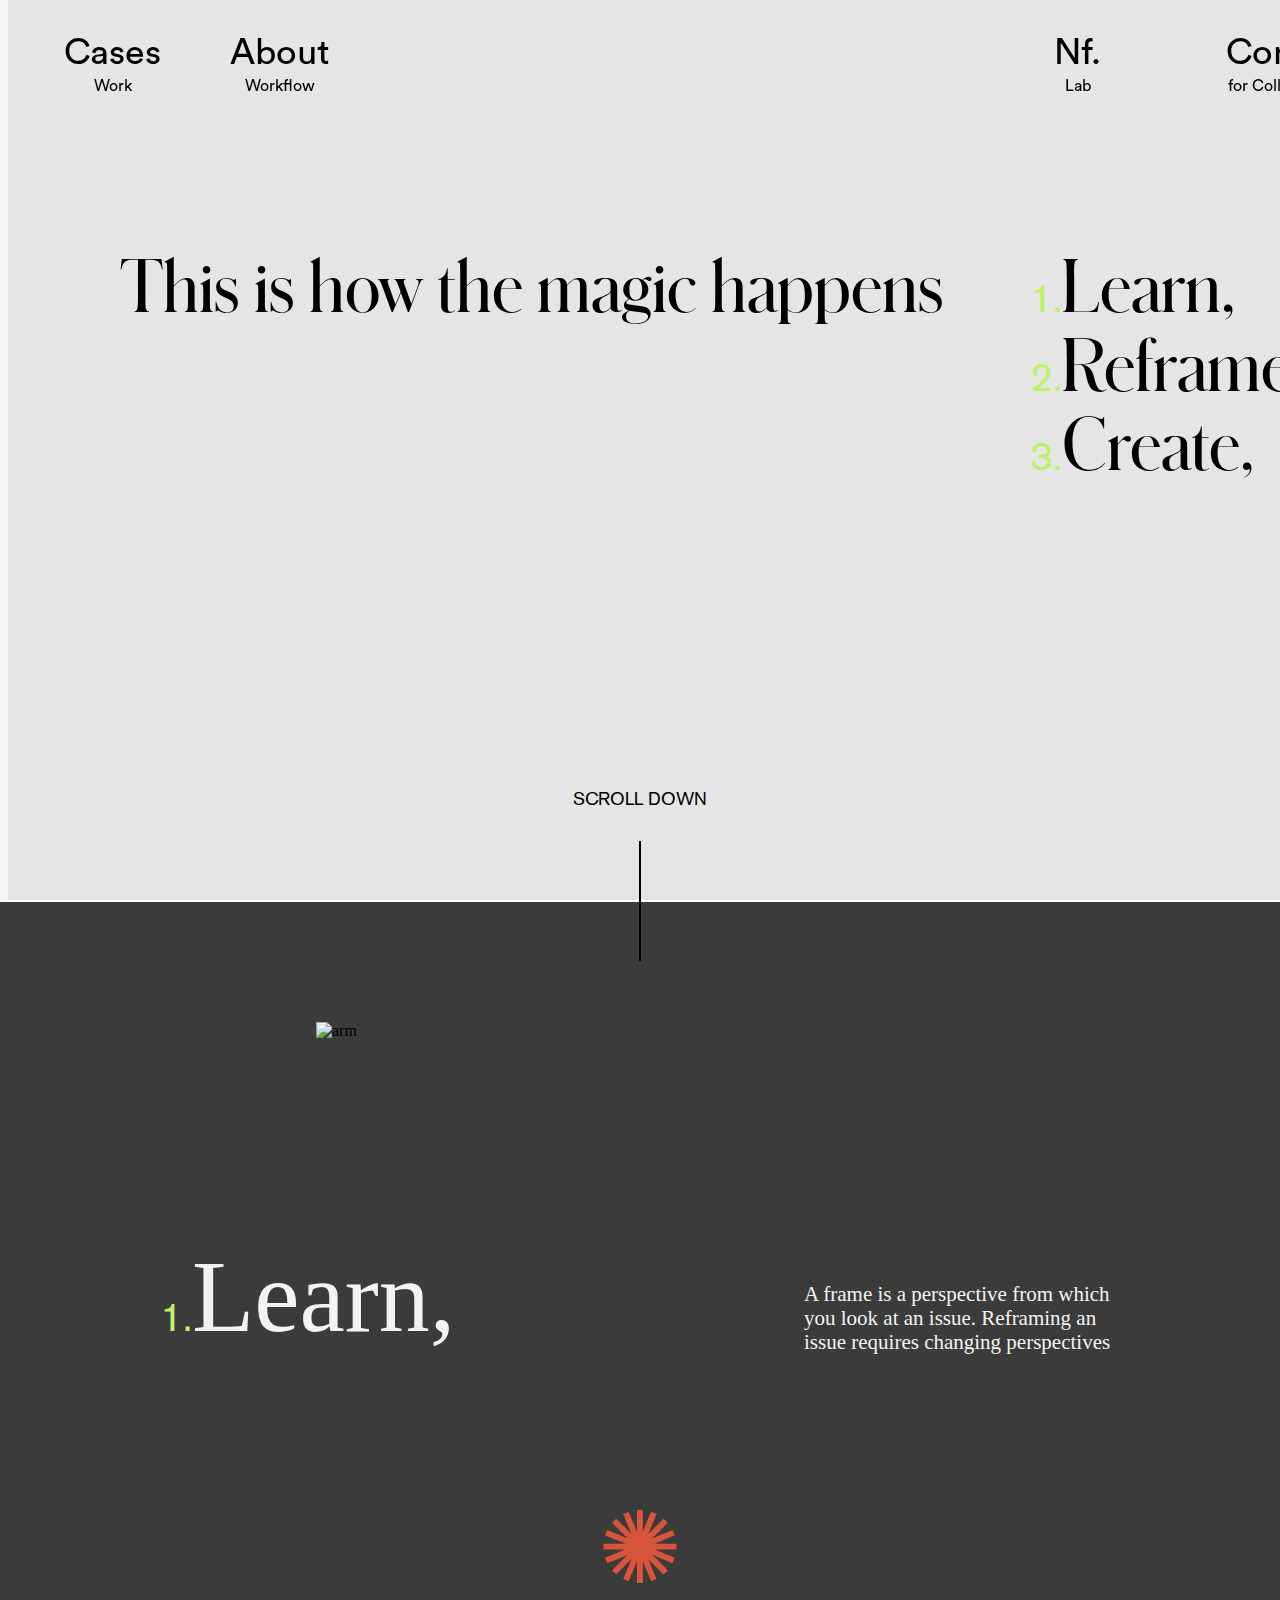
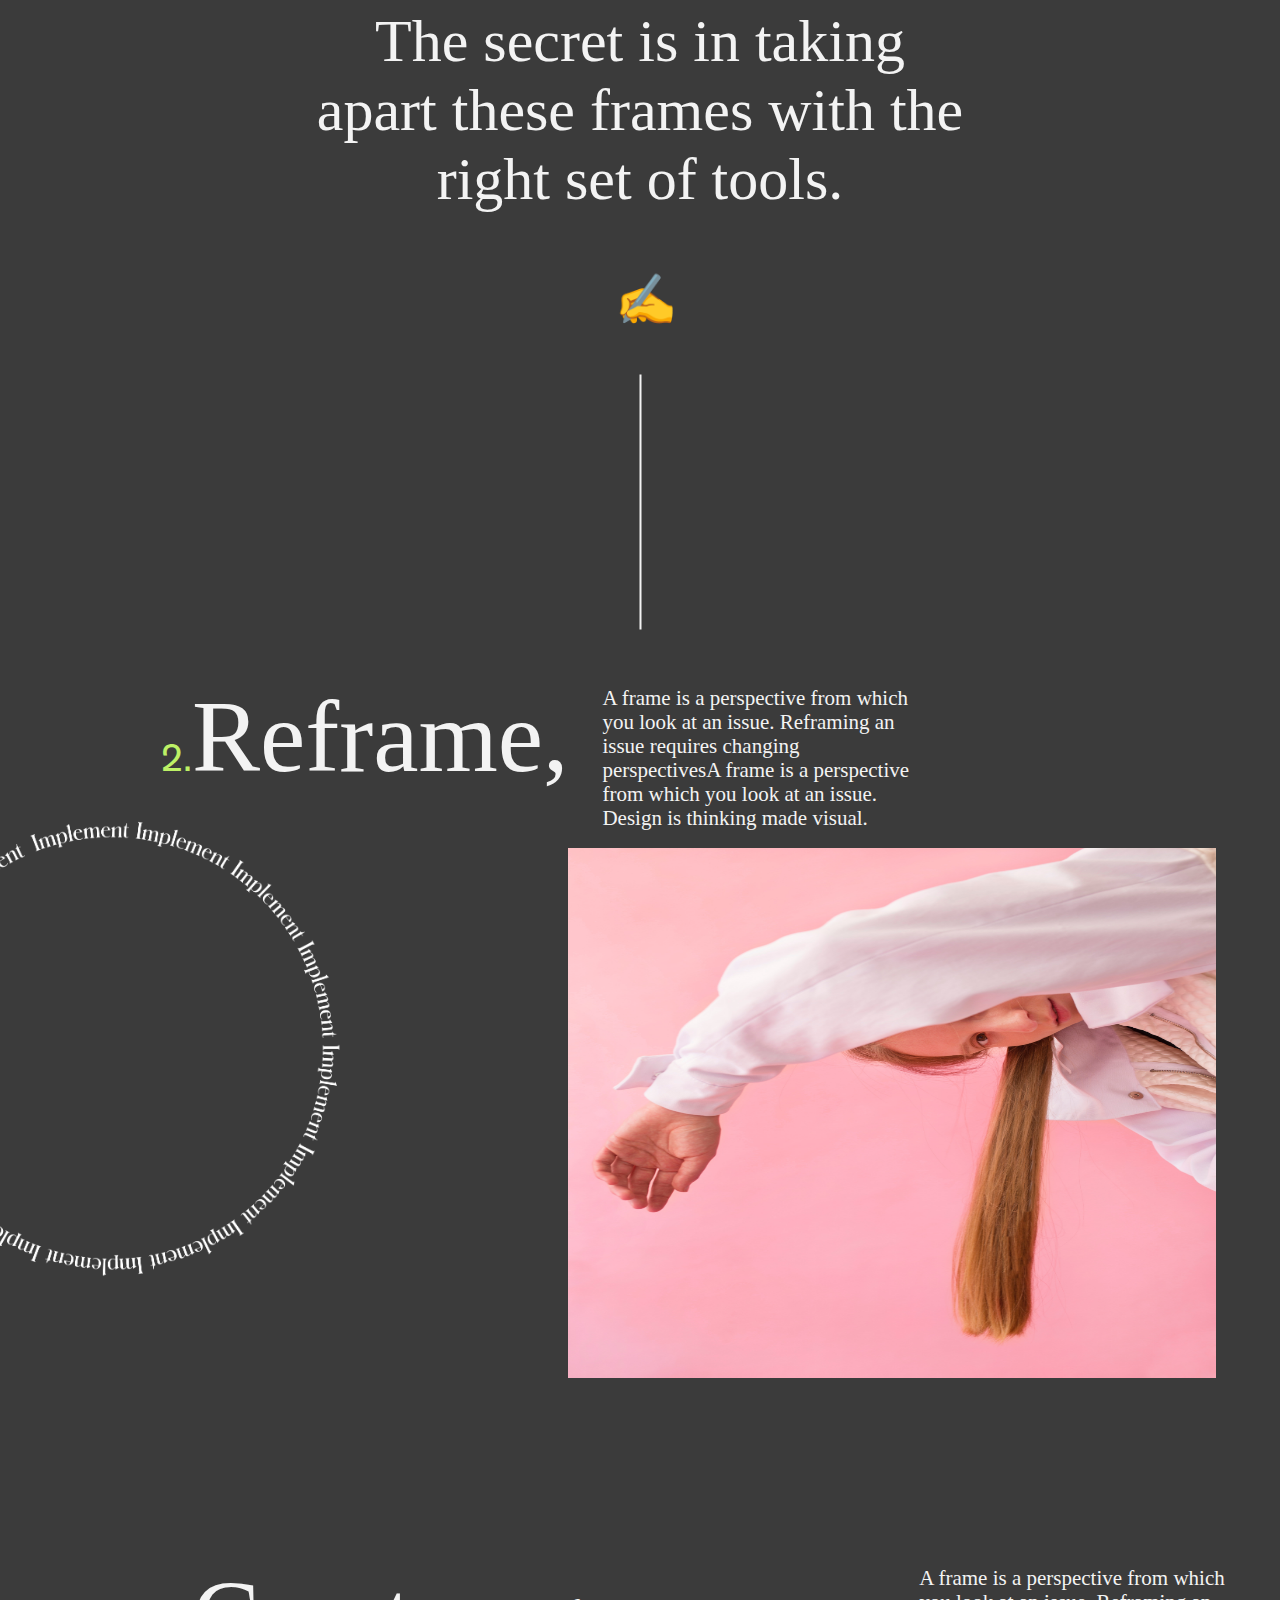
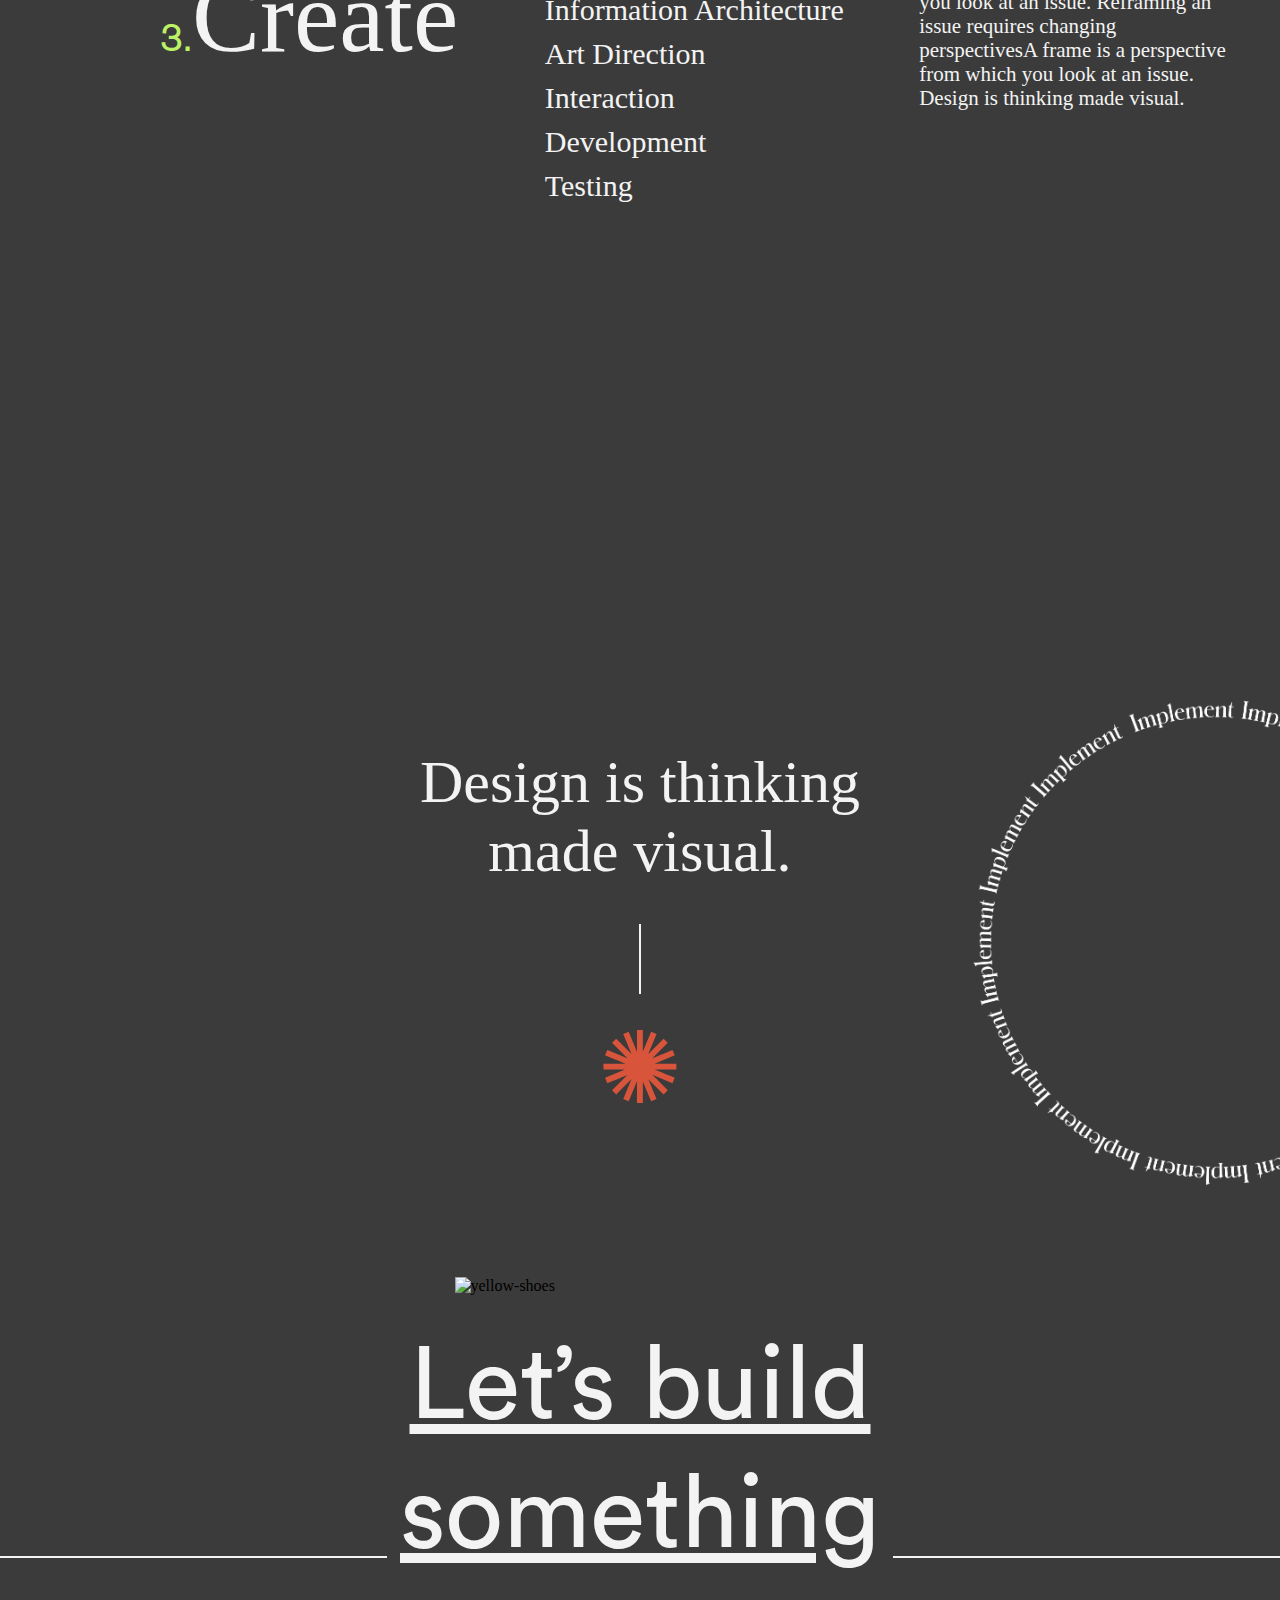
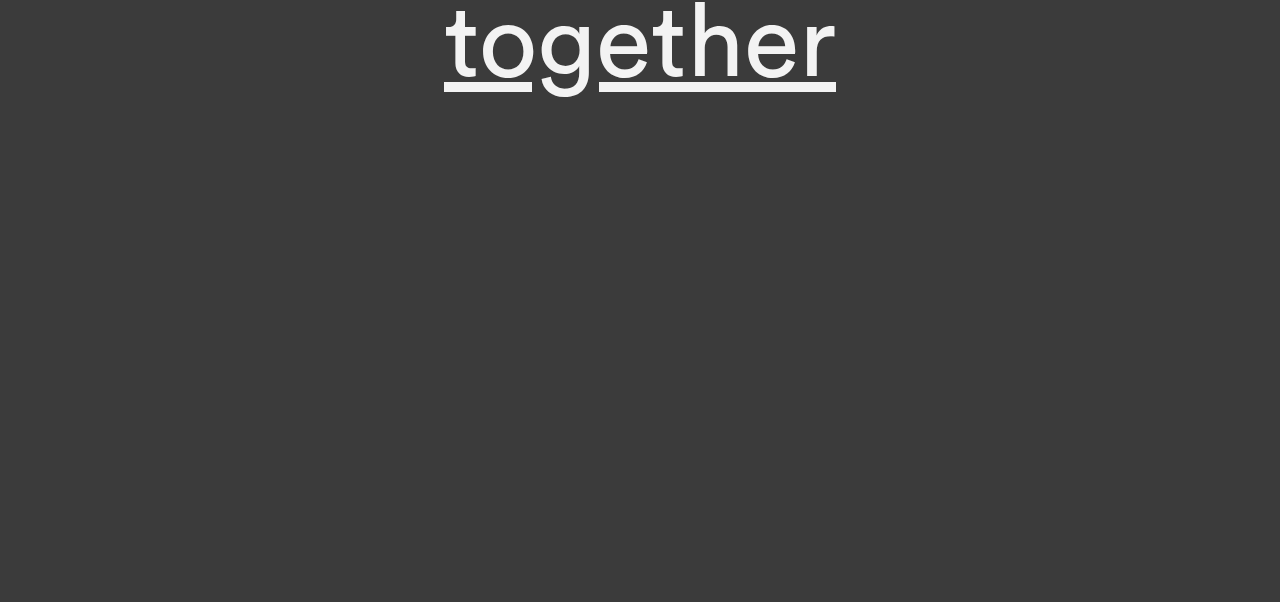
==== commit 28c4fdba: "pushing site so Bernice can get eyes on it" ====
--- a/about.html
+++ b/about.html
@@ -84,7 +84,7 @@
                 <a href="#"class="behance">Behance</a>
         </footer>
 
-        <script src="./js/main.js"></script>
+        <!-- <script src="./js/main.js"></script> -->
         <script src="./js/about.js"></script>
 </body>
 </html>--- a/css/about.css
+++ b/css/about.css
@@ -64,7 +64,7 @@
 
 .about-breakdown {
     width: 100%;
-    height: 4565px;
+    height: 4500px;
     background: linear-gradient(0deg, rgba(0, 0, 0, 0.77), rgba(0, 0, 0, 0.77)), url('../Images/Canva\ -\ The\ Unsplash\ Book\ on\ Brown\ Wooden\ Cube\ Table.jpg');
     background-size: cover;
     background-repeat: round;
@@ -208,7 +208,7 @@
     height: 1000px;
     position: relative;
     width: 75%;
-    margin: 0 auto;
+    margin: 55px auto 0;
 }
 
 .reframe h1 {
@@ -255,7 +255,7 @@
 .create h1 {
     position: absolute;
     left: 0;
-    top: 40%;
+    top: 00%;
 }
 
 .create ul {
@@ -267,17 +267,19 @@
     list-style: none;
     position: absolute;
     left: 38%;
-    top: 50%;
+    top: 5%;
 }
 
 .create li {
     margin-left: 20px;
+    position: relative;
+    padding-bottom: 10px;
 }
 
 .create-blurb {
     position: absolute;
-    right: 0;
-    top: 50%;
+    right: -12%;
+    top: 0%;
 }
 
 .scissor {
@@ -286,6 +288,24 @@
     font-weight: 500;
     font-size: 50px;
     color: #BDF166;
+    position: absolute;
+    left: -80px;
+    top: -10px;
+    visibility: hidden;
+}
+
+.create li:hover .scissor {
+    visibility: visible;
+    animation: scissor-spin 3000ms infinite linear;
+}
+
+@keyframes scissor-spin {
+    0%, 100% {
+        transform: rotate(0deg);
+    }
+    50% {
+        transform: rotate(-25deg) ;
+    }
 }
 
 .design{
@@ -383,4 +403,23 @@
     position: absolute;
     right: -15%;
     top: 6%;
+}
+
+footer {
+    /* position: relative; */
+    font-family: Schnyder S Demi;
+    font-style: normal;
+    font-weight: 500;
+    font-size: 21px;
+    position: absolute;
+    width: 450px;
+    height: 25px;
+    left: 495px;
+    top: 748px;
+    text-align: center;
+    color: white;
+}
+
+footer a {
+    margin: 0 40px;
 }--- a/css/style.css
+++ b/css/style.css
@@ -89,7 +89,7 @@
     transition: .5s;
 }
 
-nav li::before {
+/* nav li::before {
     transform: translate3d(0, 140%, 0);
 }
 
@@ -99,7 +99,8 @@
 
 nav li:hover {
     transform: translate3d(0, -140%, 0);
-}
+} */
+
 
 .work {
     position: absolute;
@@ -172,6 +173,8 @@
     right: 0;
     margin: 0 auto;
     width: 540px;
+    top: 52%;
+    z-index: -1;
 }
 
 .logo {
@@ -245,8 +248,7 @@
     padding: 30px;
     overflow: visible;
     transition: ease-in 0.4s;
-    border-radius: 64% 36% 27% 73% / 55% 58% 42% 45%;
-
+    border-radius: 30%;
 }
 
 .light:hover {
@@ -266,16 +268,16 @@
 
 @keyframes blob {
     0%, 100% {
-        border-radius: 64% 36% 27% 63% / 55% 58% 42% 45%;
+        border-radius: 24% 36% 27% 23% / 45% 38% 42% 45%;
     }
     25% {
-        border-radius: 44% 56% 37% 63% / 45% 60% 52% 55%;
+        border-radius: 44% 56% 37% 23% / 45% 18% 52% 55%;
     }
     50% {
-        border-radius: 49% 56% 17% 61% / 42% 62% 22% 66%;
+        border-radius: 49% 56% 17% 21% / 42% 19% 22% 26%;
     }
     75% {
-        border-radius: 22% 36% 69% 44% / 19% 38% 22% 65%;
+        border-radius: 22% 36% 50% 44% / 19% 38% 22% 50%;
     }
 }
 
@@ -311,6 +313,48 @@
     padding-top: 10%;
 }
 
+.service-list li {
+    position: relative;
+}
+
+.service-list li:nth-child(odd):after{
+    content: '';
+    position: absolute;
+    width: 0; 
+    height: 3px;
+    display: block;
+    margin-top: 5px;
+    right: 0;
+    background: black;
+    transition: width .2s ease;
+    -webkit-transition: width .2s ease;
+}
+
+.service-list li:nth-child(odd):hover:after {
+    width: 50%;
+    left: 0;
+    background: black;
+}
+
+.service-list li:nth-child(even):after{
+    content: '';
+    position: absolute;
+    width: 0; 
+    height: 3px;
+    display: block;
+    margin-top: 5px;
+    right: 0;
+    background: black;
+    transition: width .2s ease-out;
+    -webkit-transition: width .2s ease-out;
+}
+
+.service-list li:nth-child(even):hover:after {
+    width: 70%;
+    right: 0;
+    background: black;
+}
+
 .art {
     padding-right: 35%;
 }
@@ -328,7 +372,7 @@
 }
 
 /* work examples */
-.case-title {
+.case-header {
     text-align: center;
     padding-bottom: 25px;
     font-family: Berthold;
@@ -346,8 +390,11 @@
     flex-basis: 100%;
     flex: 1;
 }
-
-.case h2 {
+.case:nth-child(odd) .left {
+    background-color:  #FFF1EE;
+}
+
+.case-title {
     font-family: Schnyder S Demi;
     font-style: normal;
     font-weight: 500;
@@ -357,13 +404,13 @@
     padding-left: 20%;
 }
 
-.case h3 {
+.case-subtitle {
     text-align: left;
     padding-top: 5%;
     padding-left: 20%;
 }
 
-.case p {
+.case-blurb {
     width: 60%;
     text-align: left;
     margin: 0 auto;
@@ -379,7 +426,7 @@
     background-color: #D8553B;
 }
 
-.right img {
+.case-picture-right {
     display: block;
     width: 404.56px;
     height: 539.41px;
@@ -398,7 +445,7 @@
     position: relative;
 }
 
-.left img {
+.case-picture-left {
     width: 100%;
     position: absolute;
     bottom: 0;
@@ -411,7 +458,7 @@
     height: 100vh;
 }
 
-.more h1 {
+.more-header {
     text-align: center;
     font-family: Circular Std;
     font-size: 102px;
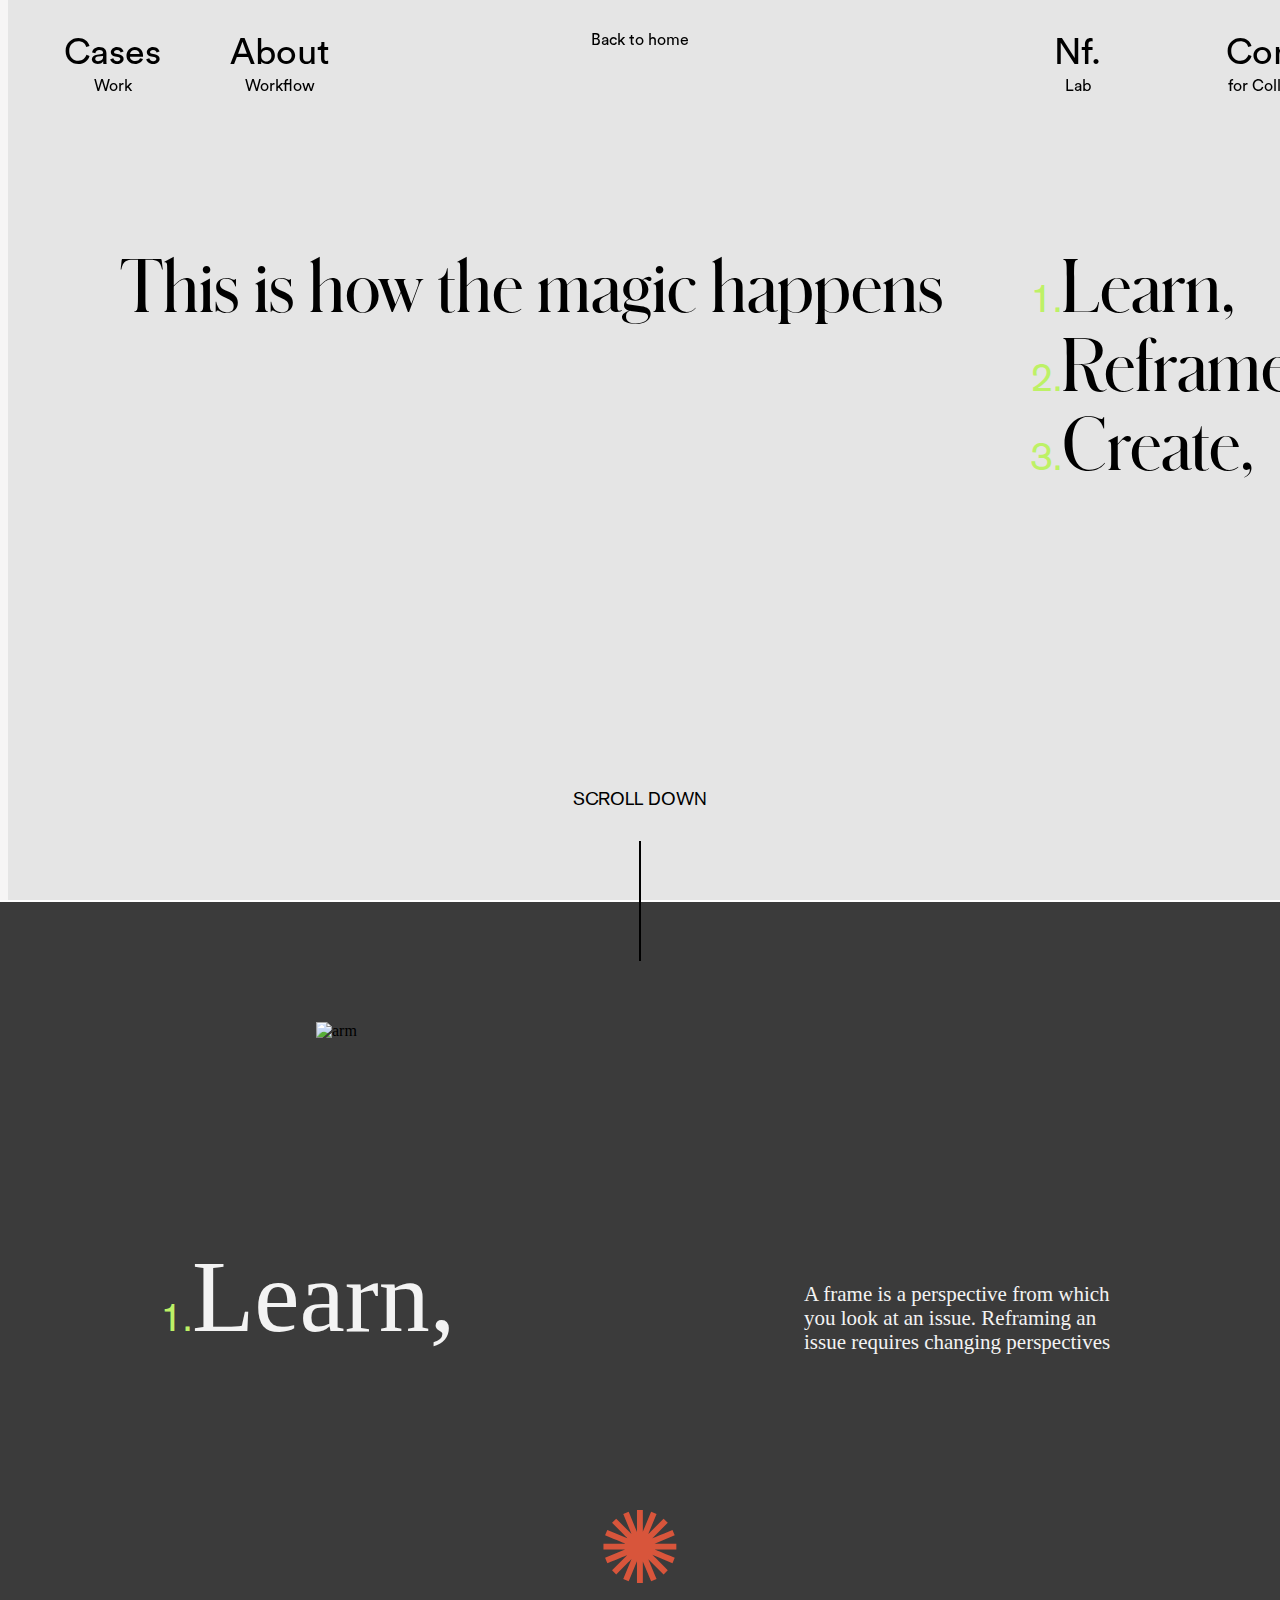
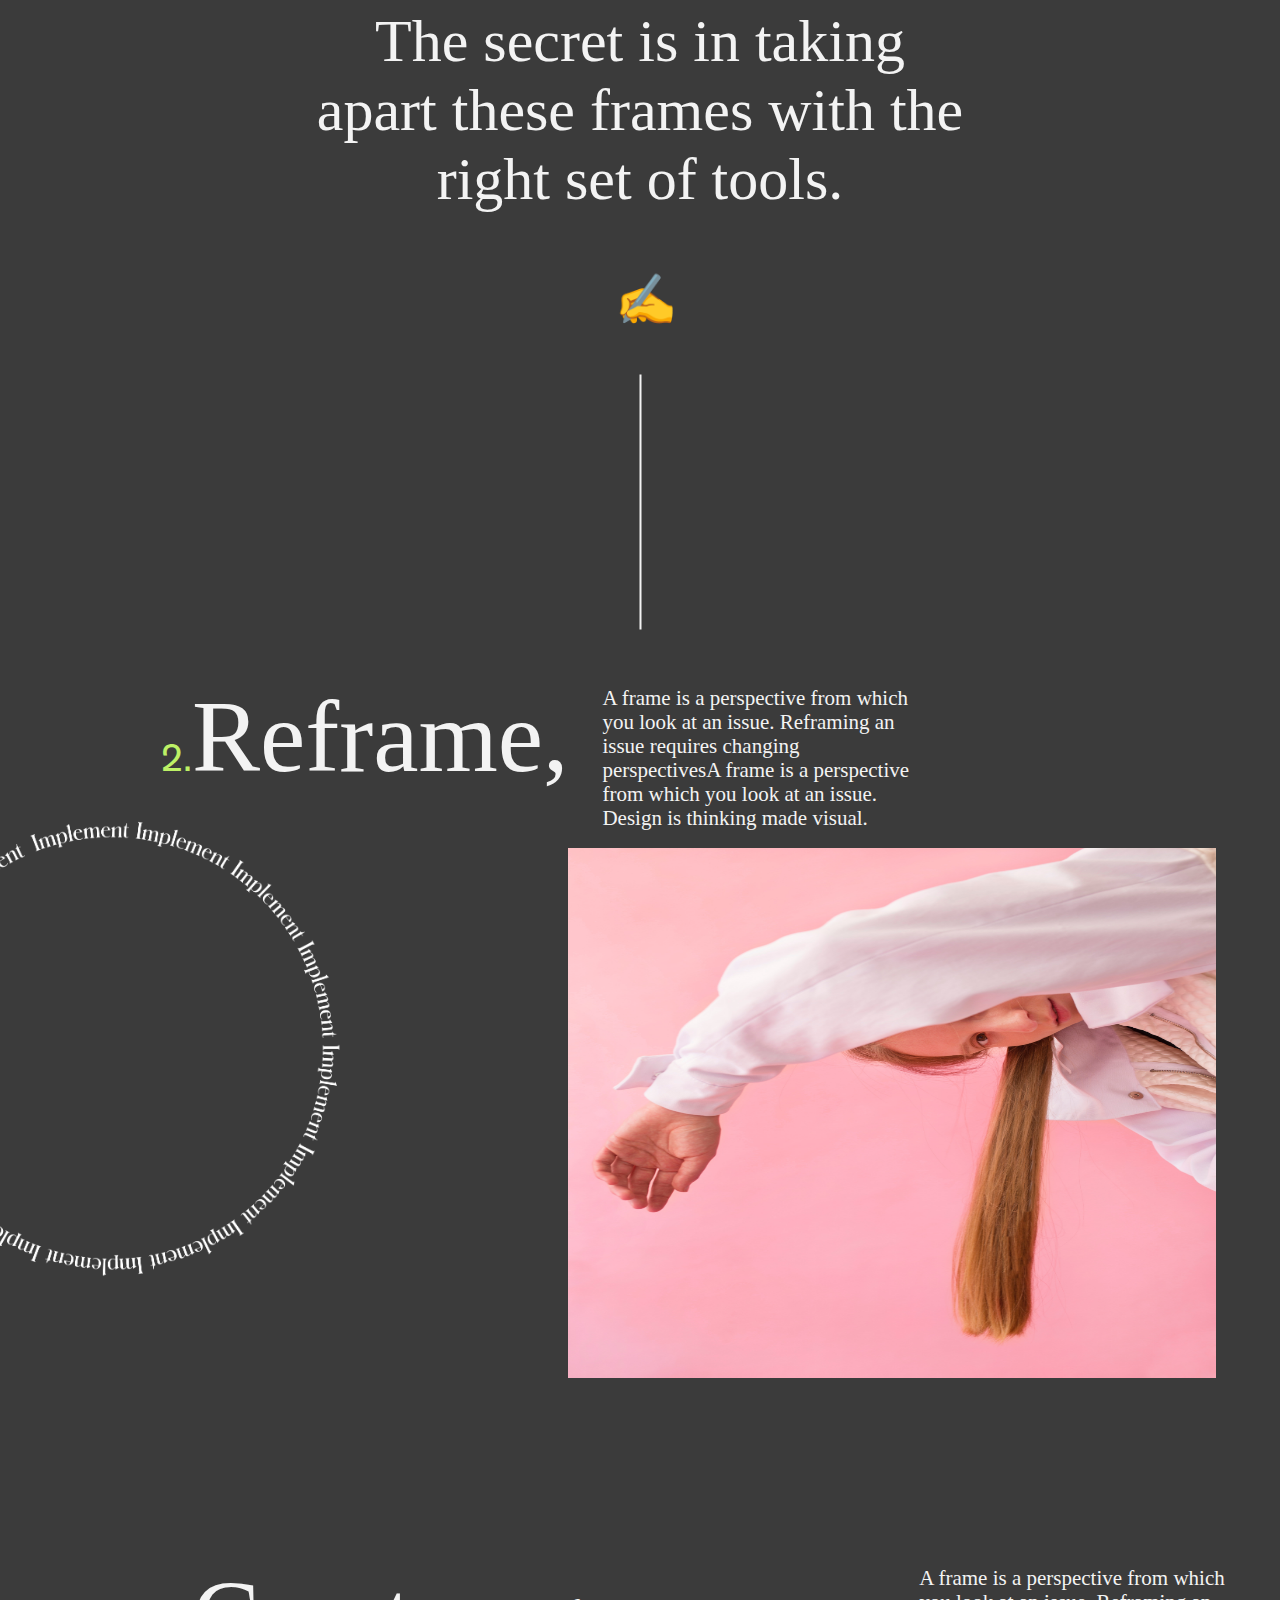
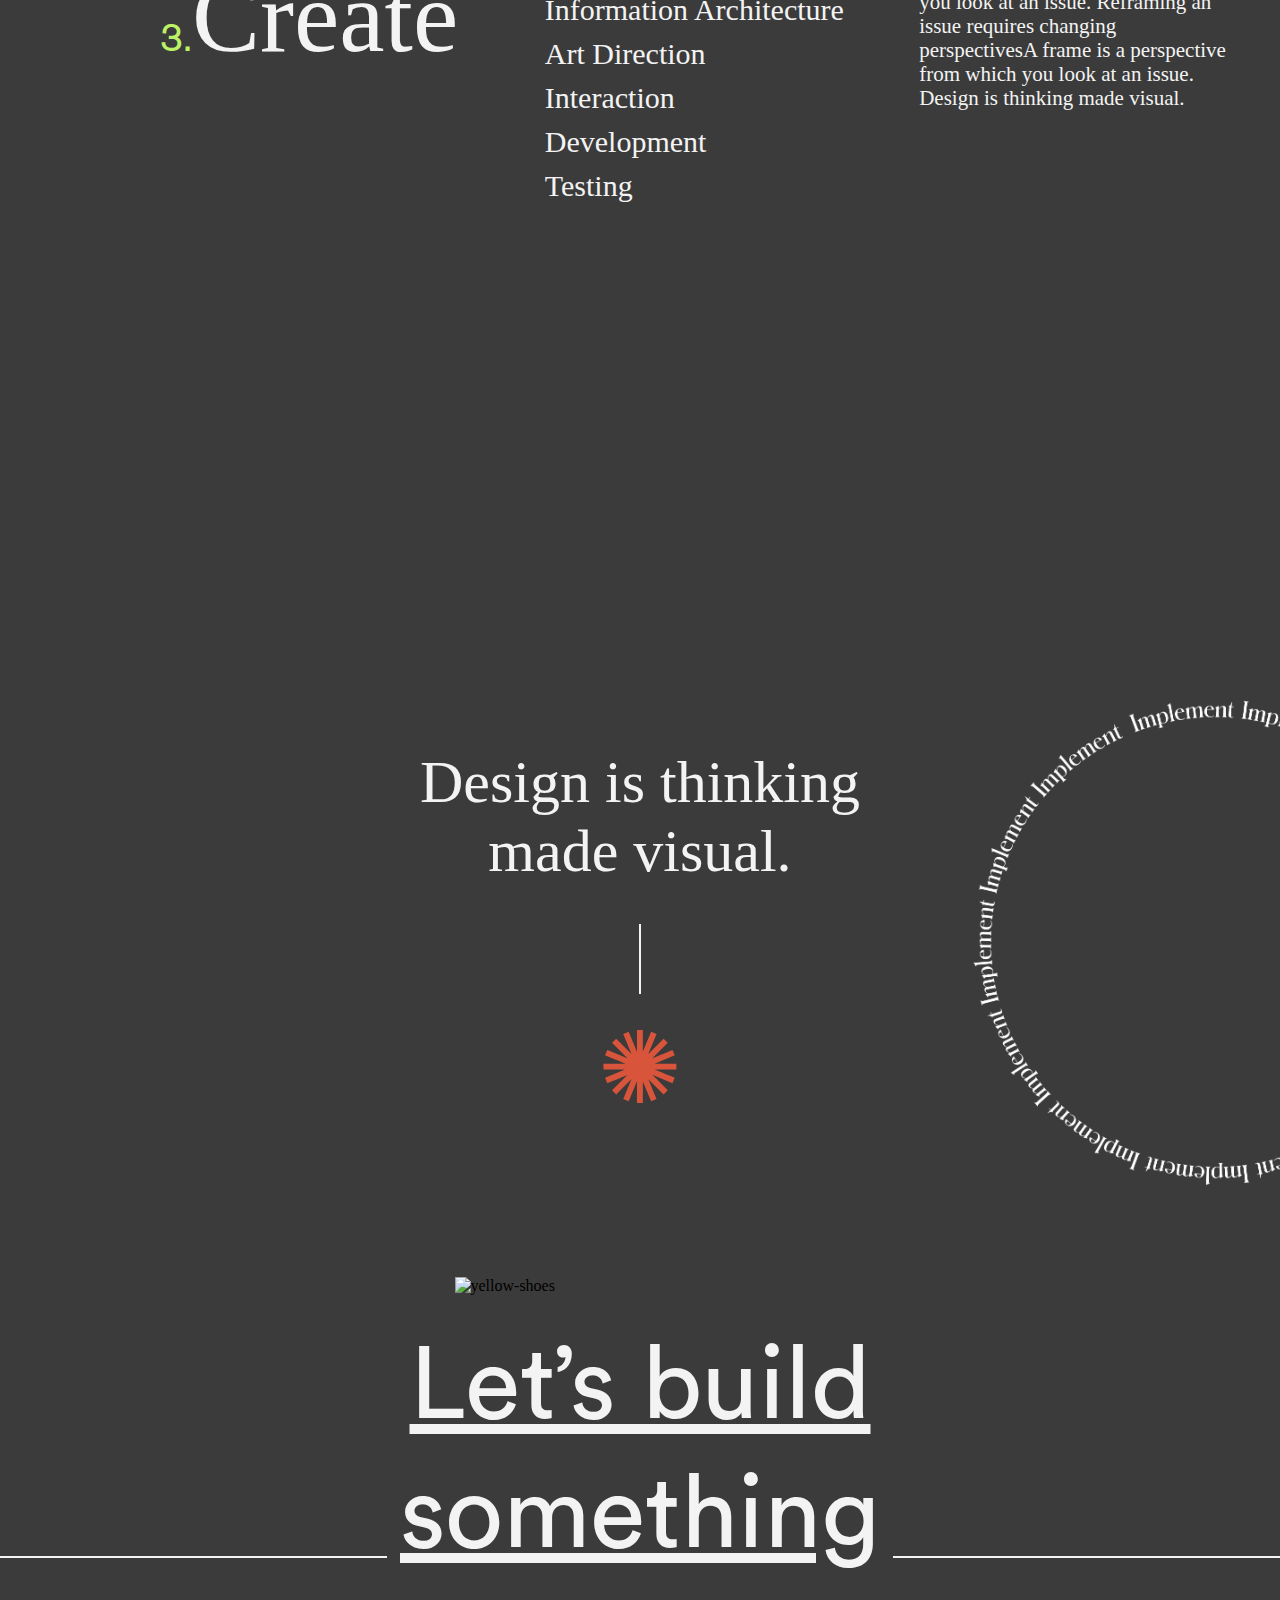
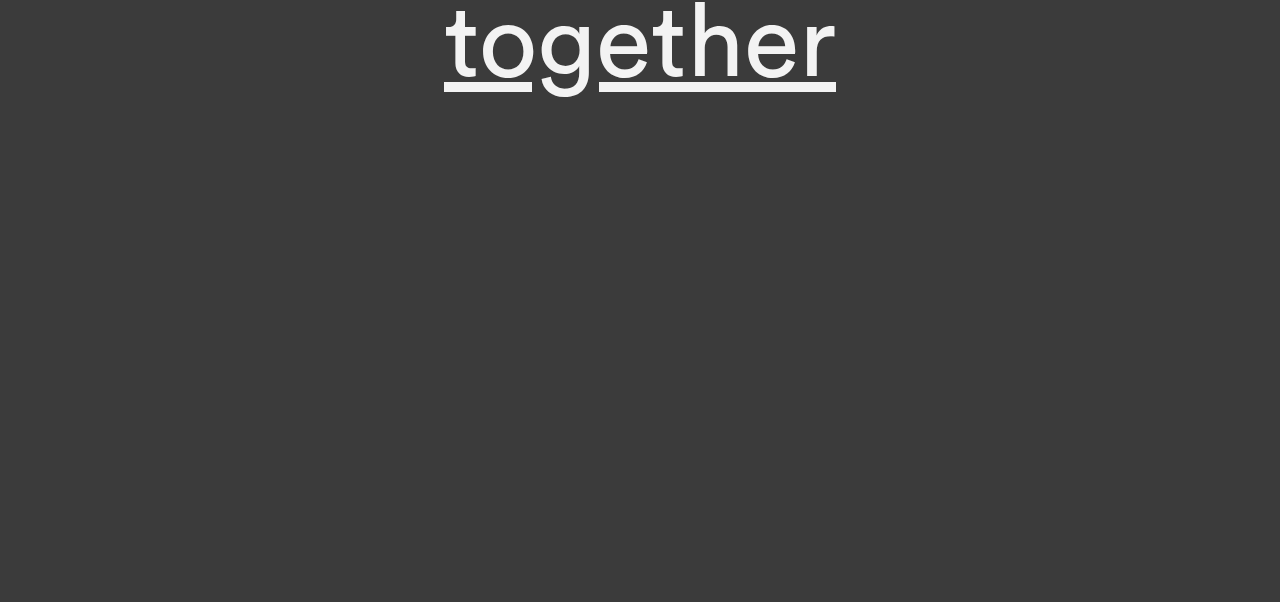
==== commit 0d63e2c5: "made some progress on nflab page and also added much needed back to home button" ====
--- a/about.html
+++ b/about.html
@@ -17,10 +17,11 @@
         <header>
                 <nav>
                     <ul>
-                        <li class="work"><a href="#"><span>Cases</span>Work</a></li>
+                        <li class="work"><a href="work.html"><span>Cases</span>Work</a></li>
                         <li class="about"><a href="about.html"><span>About</span>Workflow</a></li>
-                        <li class="lab"><a href="#"><span>Nf.</span>Lab</a></li>
+                        <li class="lab"><a href="nflab.html"><span>Nf.</span>Lab</a></li>
                         <li class="contact"><a href="contact.html"><span>Contact</span>for Collaborations</a></li>
+                        <li class="home"><a href="index.html" class="home-link">Back to home</a></li>
                     </ul>
                 </nav>
         </header>
--- a/css/about.css
+++ b/css/about.css
@@ -297,6 +297,10 @@
 .create li:hover .scissor {
     visibility: visible;
     animation: scissor-spin 3000ms infinite linear;
+}
+
+.create li:hover {
+    color: #BDF166; ;
 }
 
 @keyframes scissor-spin {
--- a/css/style.css
+++ b/css/style.css
@@ -124,6 +124,14 @@
     position: absolute;
     left: 1226px;
     top: 30px;
+}
+
+.home {
+    position: absolute;
+    top: 30px;
+    left: 0;
+    right: 0;
+    margin: 0 auto;
 }
 
 /* status bar */
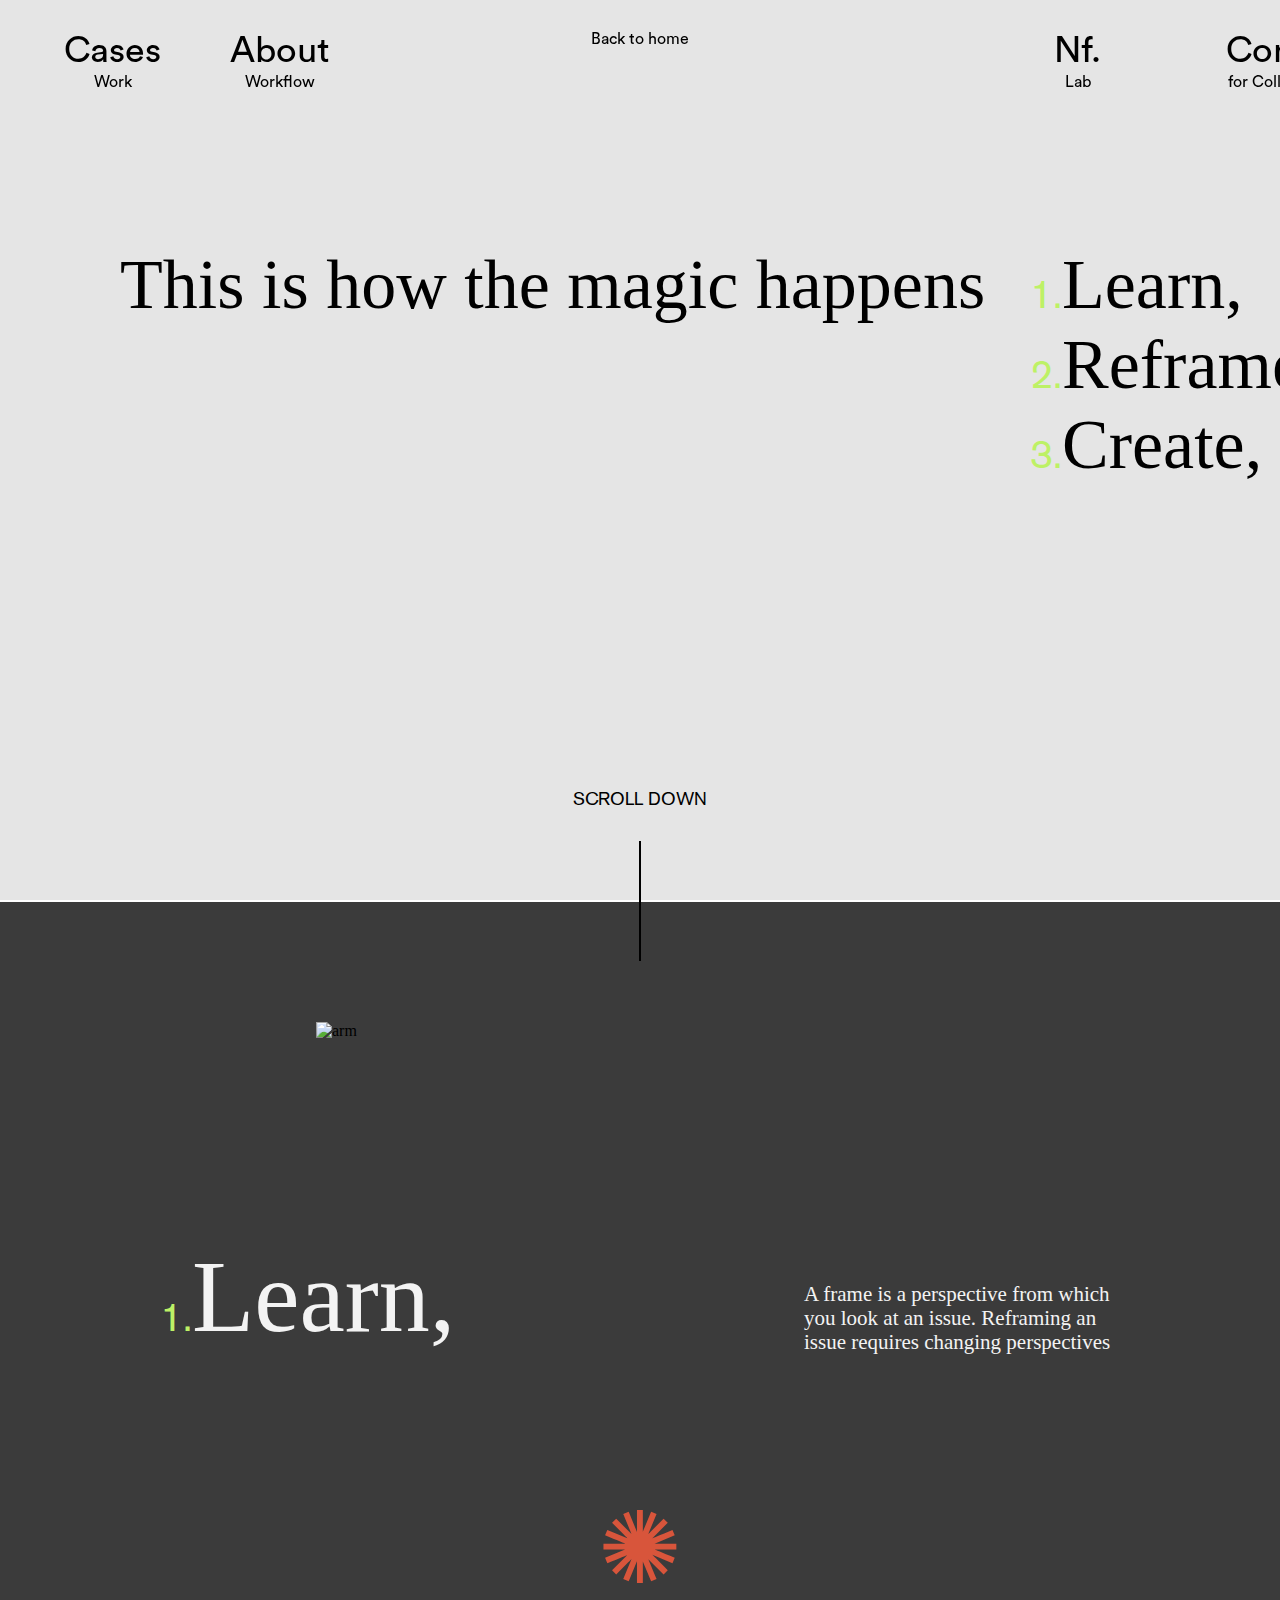
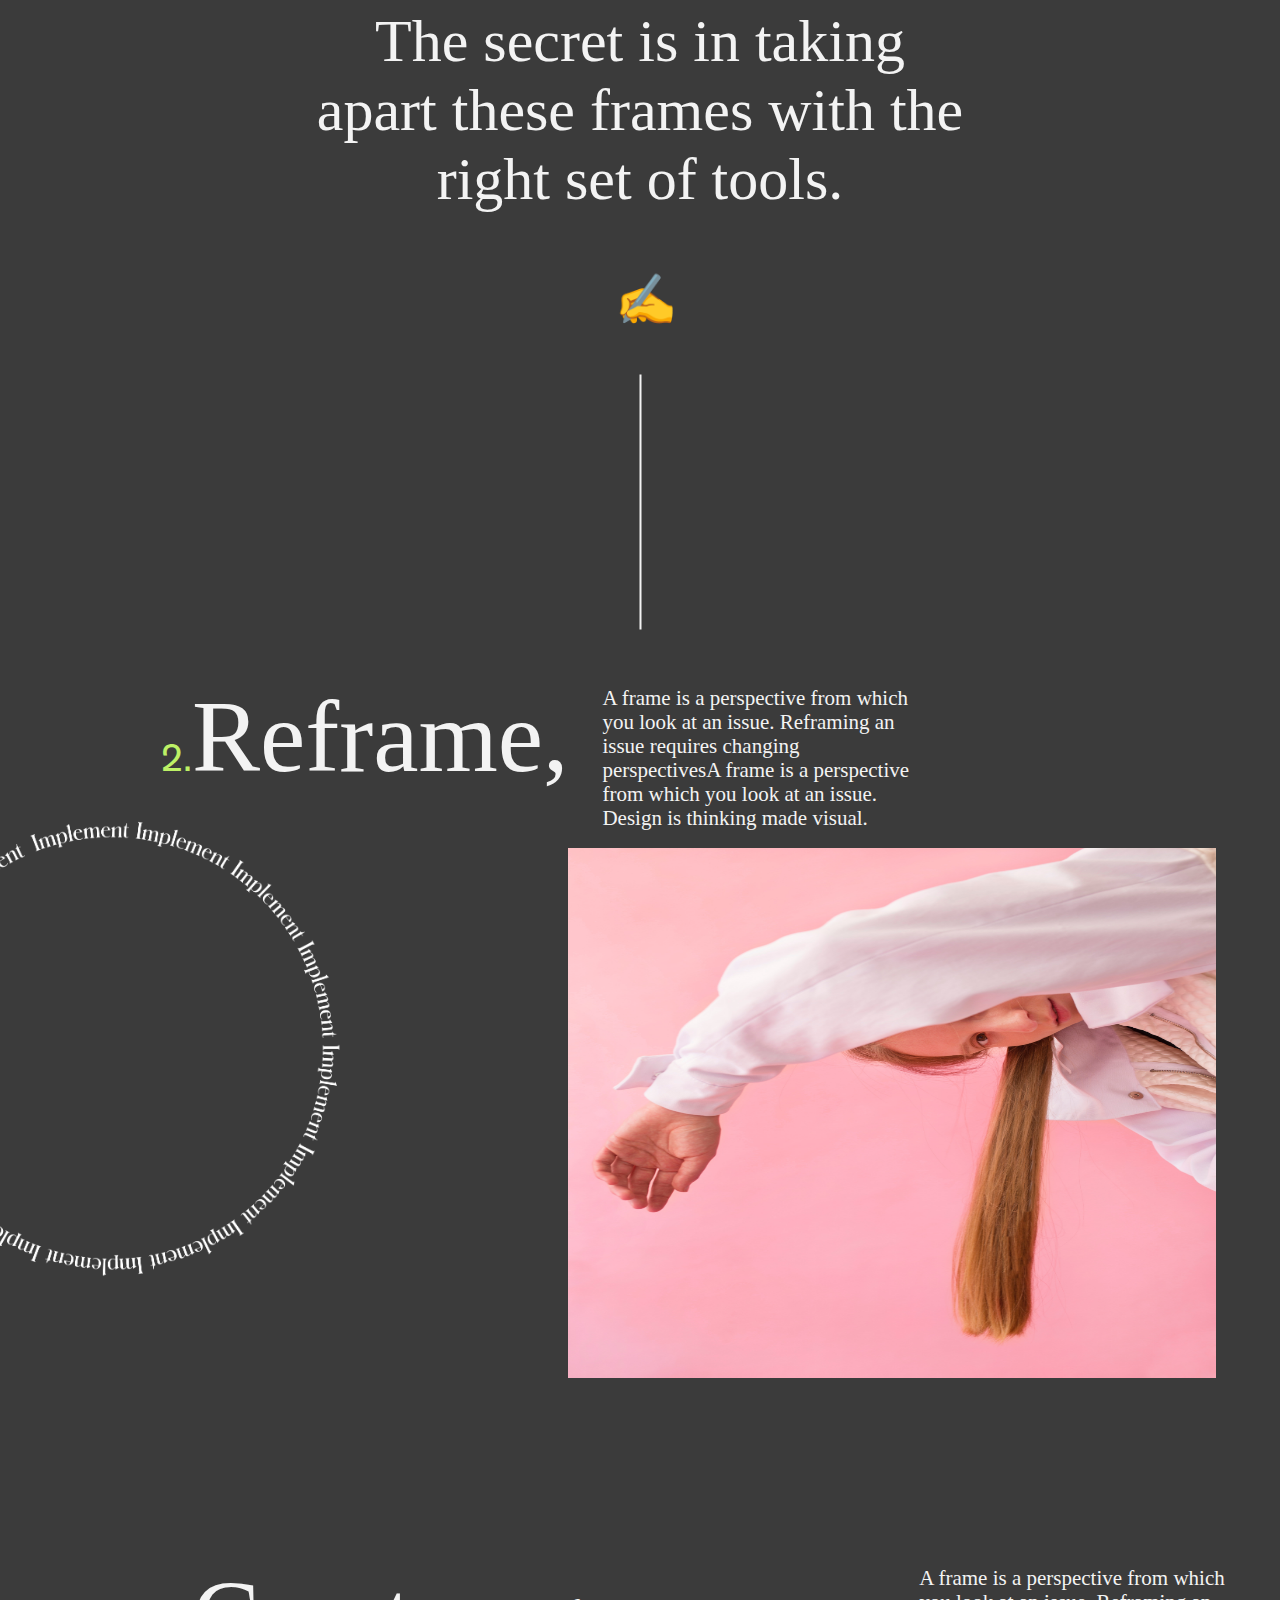
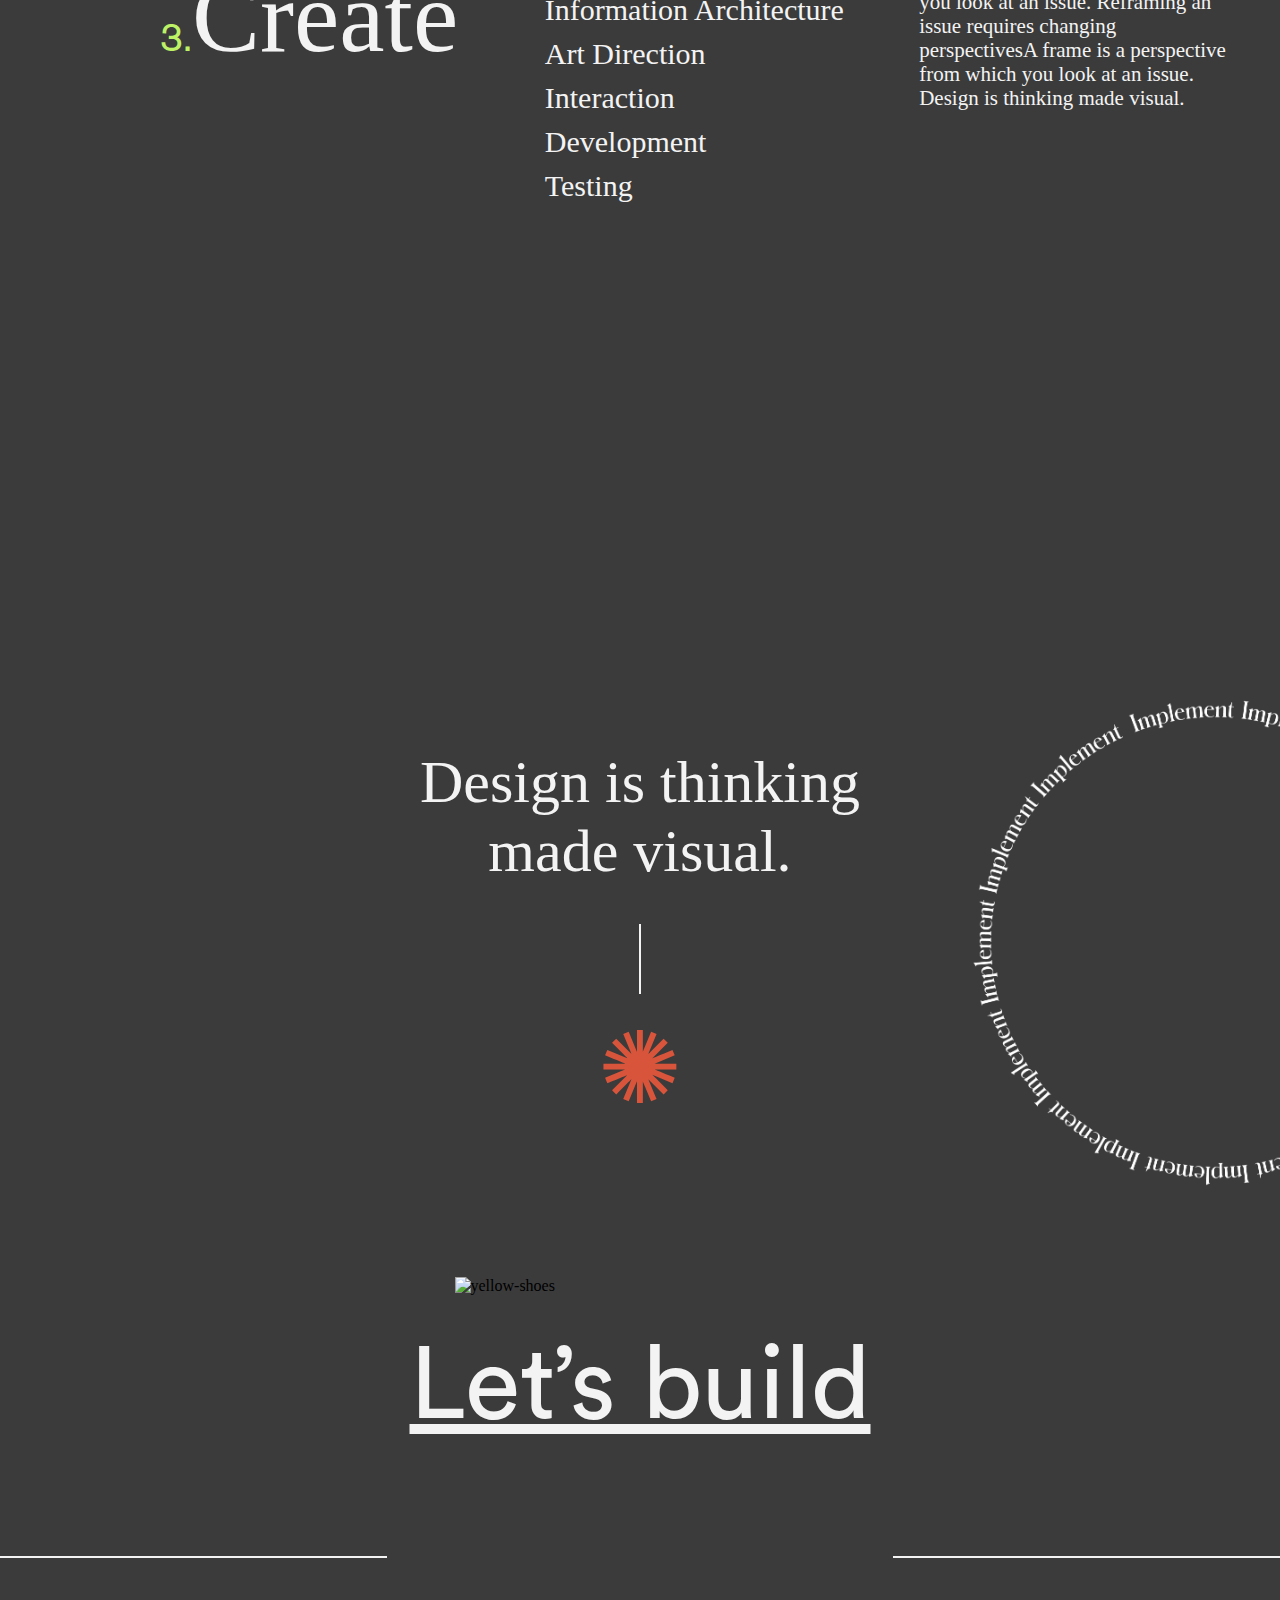
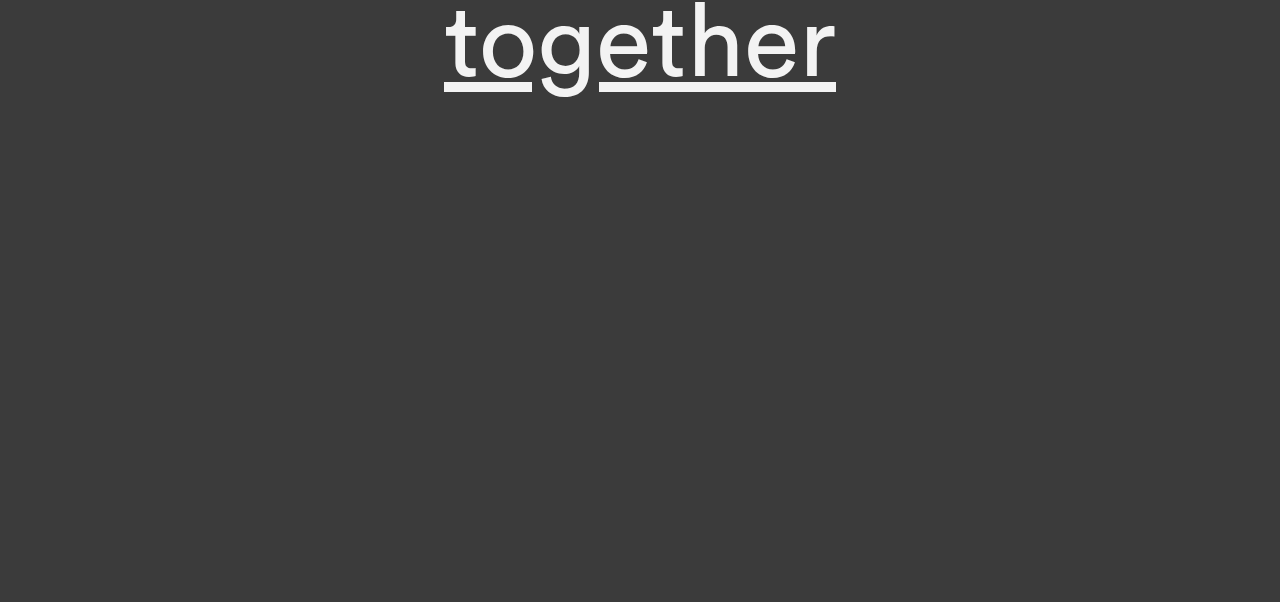
==== commit ac8ba31a: "buildsomething animation getting closer although I think I need to change to js" ====
--- a/about.html
+++ b/about.html
@@ -5,7 +5,6 @@
     <meta name="viewport" content="width=device-width, initial-scale=1.0">
     <meta http-equiv="X-UA-Compatible" content="ie=edge">
     <link rel="stylesheet" href="./css/about.css">
-    <link rel="stylesheet" href="./css/style.css">
     <title>Noframe</title>
 </head>
 <body>
@@ -70,7 +69,13 @@
             <span class="star-2">✺</span>
             </div>
             <section class="build-something">
-                    <h2>Let’s build <br> <span>something</span> <br> together</h2>
+                    <h2>Let’s build <br> 
+                        <span class="something">something</span>
+                        <span class="something">tacos</span>
+                        <span class="something">hotdogs</span>
+                        <span class="something">disco party</span> 
+                        <br> 
+                        together</h2>
                     <img src="./Images/Canva - Person Wearing Yellow Shoes.jpg" alt="yellow-shoes"/>
                     <div class="build-line-1"></div>
                     <div class="build-line-2"></div>
--- a/css/about.css
+++ b/css/about.css
@@ -1,6 +1,87 @@
+* {
+    margin: 0;
+    padding: 0;
+    box-sizing: border-box;
+}
+
+@font-face {
+    font-family: Circular Std;
+    src: url('../fonts/CircularStd-Book.otf');
+}
+
 @font-face {
     font-family: Berthold;
     src: url('../fonts/Berthold-Akzidenz-Grotesk-BE-Regular.otf');
+}
+
+header {
+    position: fixed;
+    top: 0;
+    z-index: 4;
+}
+
+nav {
+    position: relative;
+    width: 100vw;
+    height: 141px;
+    left: 0px;
+    top: 0px;
+    text-align: center;
+}
+
+nav span {
+    display: block;
+    font-size: 36px;
+}
+
+a {
+    font-family: Circular Std;
+    text-decoration: none;
+    font-size: 16px;
+    color: black;
+}
+
+nav span:hover {
+    text-shadow: -4px 4px 0.5px white,
+    -8px 8px 0 black;
+    color: #D8553B;
+}
+
+nav li {
+    list-style: none;
+    transition: .5s;
+}
+
+.work {
+    position: absolute;
+    left: 64px;
+    top: 30px;
+}
+
+.about {
+    position: absolute;
+    left: 230px;
+    top: 30px;
+}
+
+.lab {
+    position: absolute;
+    left: 1054px;
+    top: 30px;
+}
+
+.contact {
+    position: absolute;
+    left: 1226px;
+    top: 30px;
+}
+
+.home {
+    position: absolute;
+    top: 30px;
+    left: 0;
+    right: 0;
+    margin: 0 auto;
 }
 
 
@@ -409,6 +490,61 @@
     top: 6%;
 }
 
+.something {
+    position: absolute;
+    display: inline-block;
+    text-align: center;
+    animation: build-something 8s linear infinite;
+    opacity: 0;
+}
+
+@keyframes build-something {
+    0% {
+        font-family: Circular Std;
+        opacity: 0;
+        transform: translateY(-50px);
+    }
+    20% {
+        font-family: 'Franklin Gothic Medium', 'Arial Narrow', Arial, sans-serif;
+        opacity: 1;
+        transform: translateY(0px);
+    }
+    40% {
+        opacity: 1;
+        transform: translateY(0px);
+        font-family: 'Gill Sans', 'Gill Sans MT', Calibri, 'Trebuchet MS', sans-serif;
+    }
+    60% {
+        opacity: 0;
+        transform: translateY(50px);
+        font-family: 'Segoe UI', Tahoma, Geneva, Verdana, sans-serif;
+    }
+    100% {
+        opacity: 0;
+        transform: translateY(50px);
+        font-family: monospace;
+    }
+}
+
+.something:nth-child(1) {
+    animation-delay: 0s;
+}
+
+.something:nth-child(2) {
+    animation-delay: 2s;
+}
+
+.something:nth-child(3) {
+    animation-delay: 4s;
+}
+
+.something:nth-child(4) {
+    animation-delay: 6s;
+}
+.something:nth-child(5) {
+    animation-delay: 8s;
+}
+
 footer {
     /* position: relative; */
     font-family: Schnyder S Demi;
@@ -421,9 +557,10 @@
     left: 495px;
     top: 748px;
     text-align: center;
-    color: white;
+    
 }
 
 footer a {
     margin: 0 40px;
+    color: white;
 }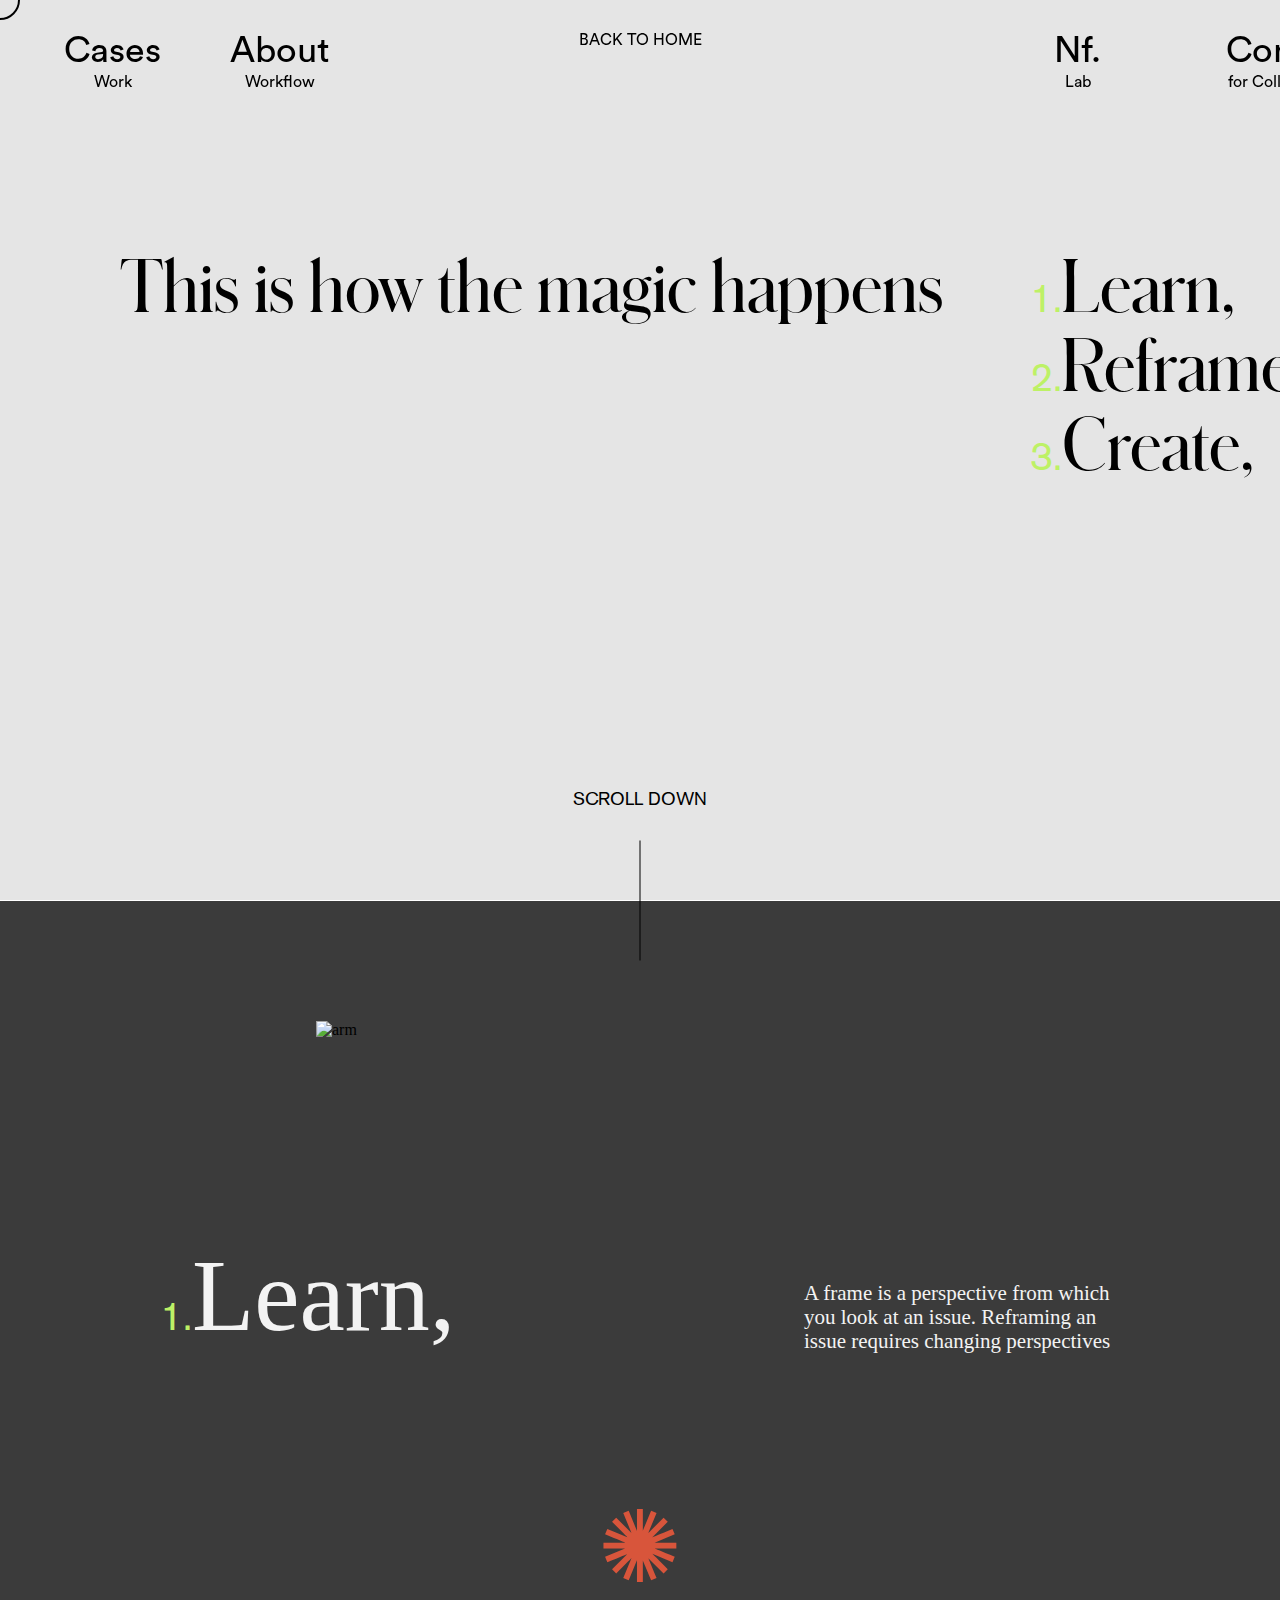
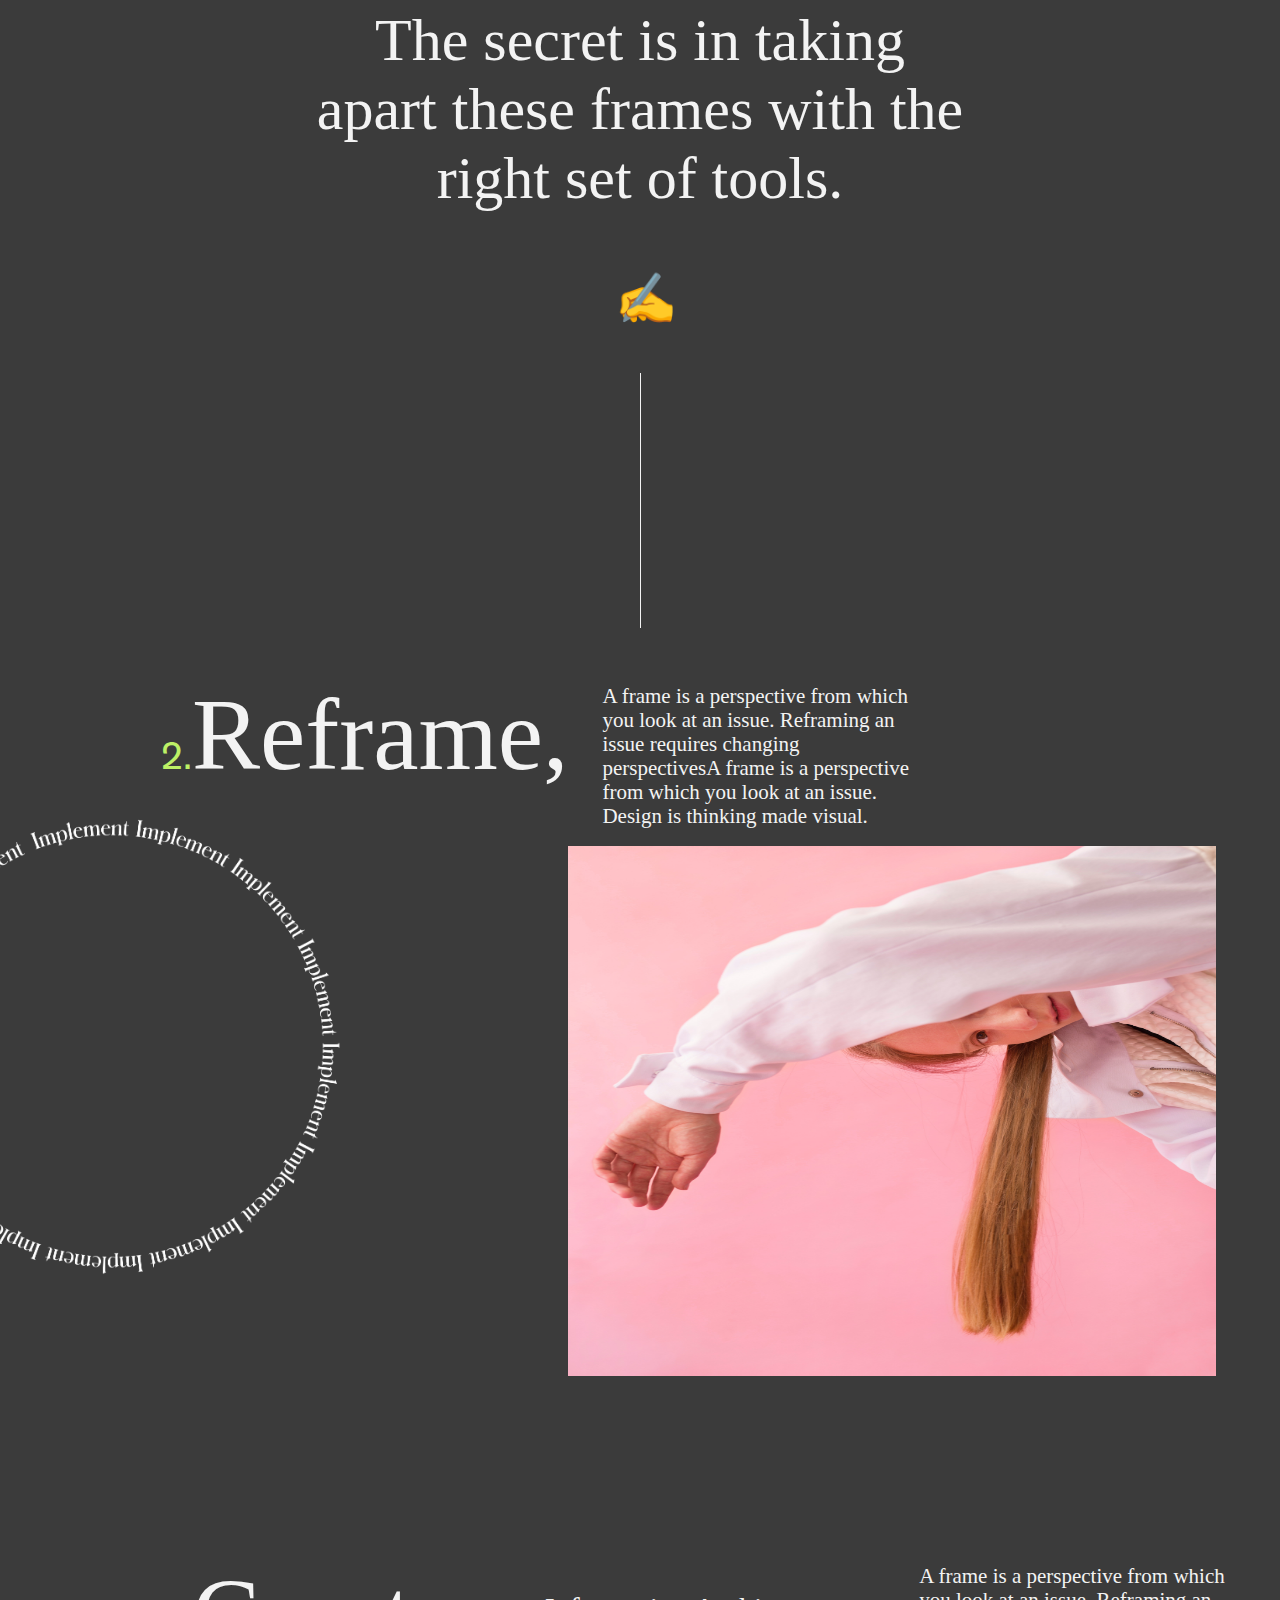
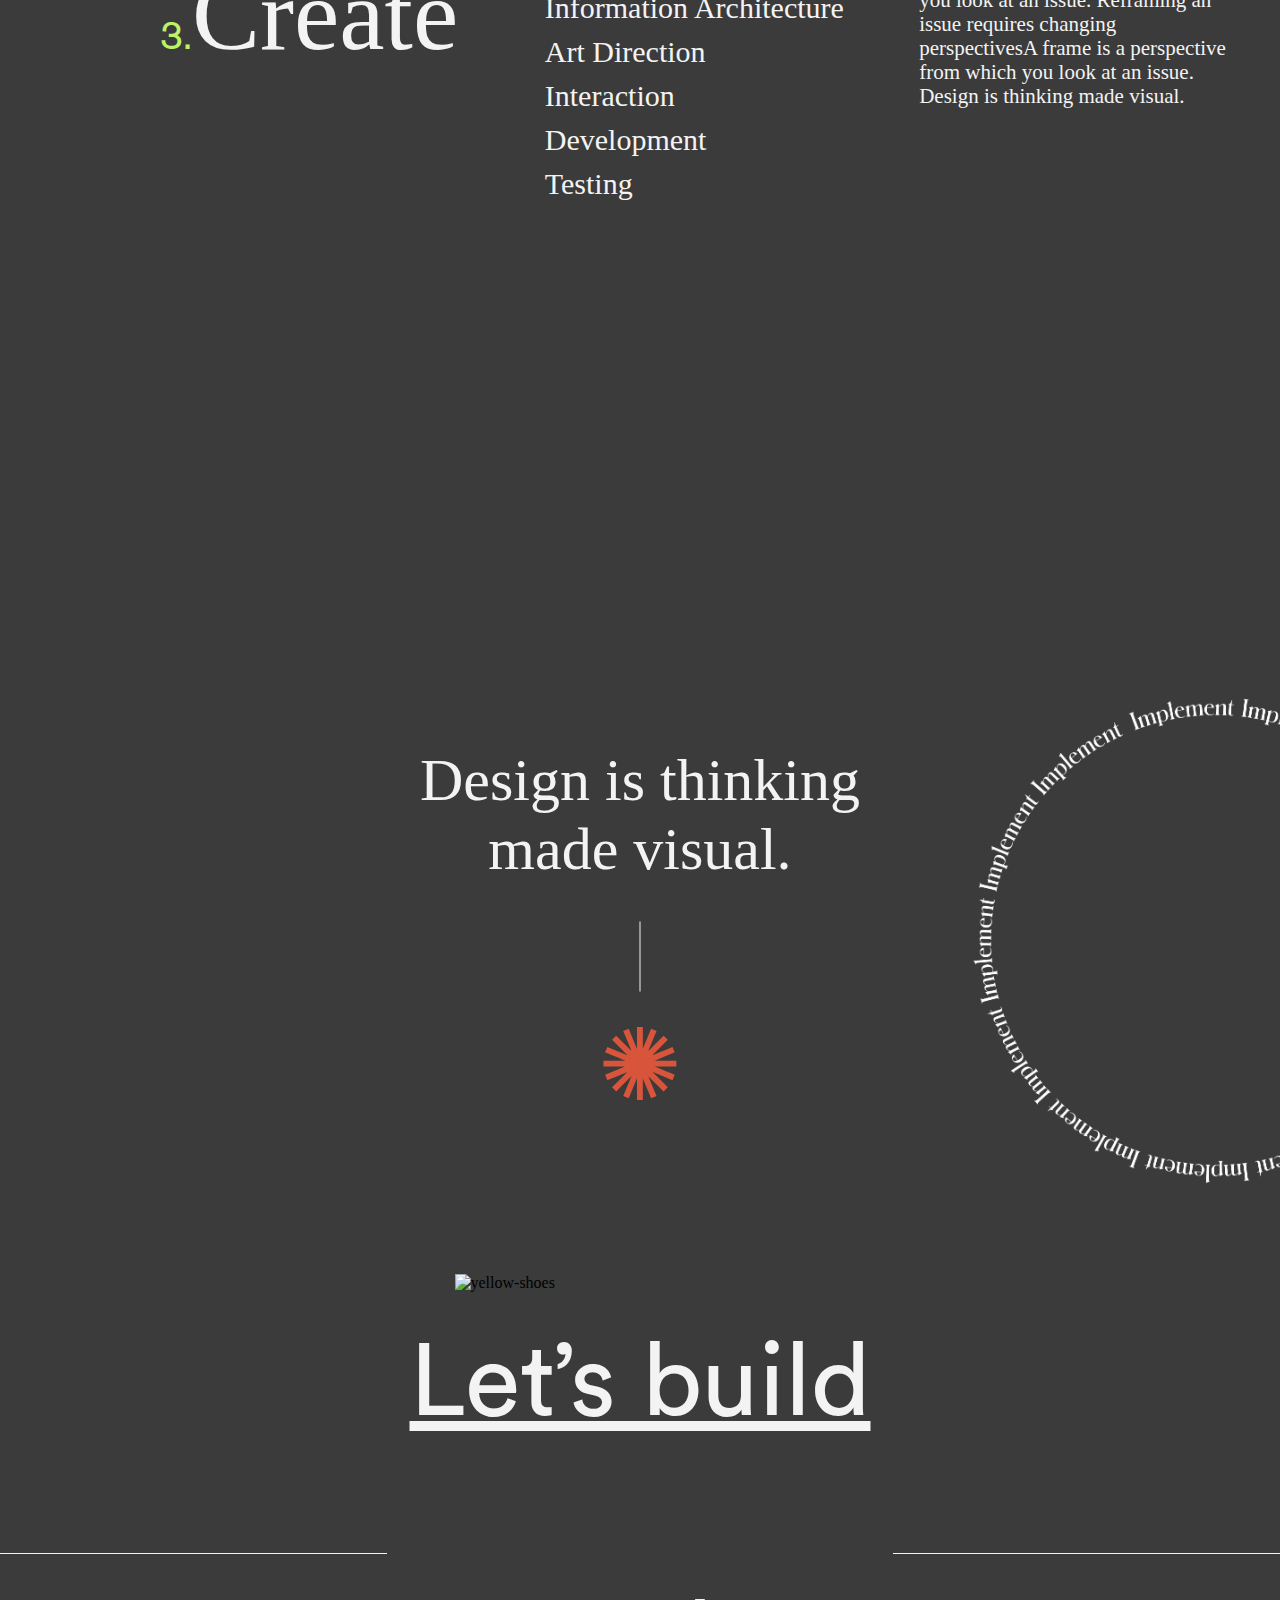
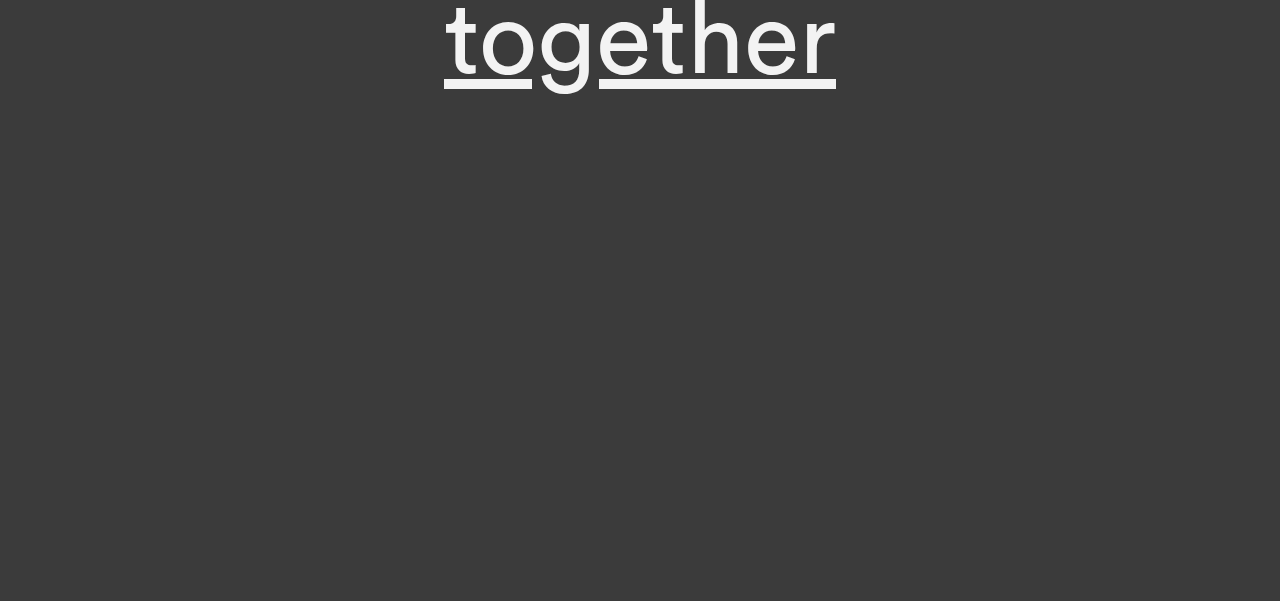
==== commit 285f6f1a: "inserted new main services" ====
--- a/about.html
+++ b/about.html
@@ -20,7 +20,7 @@
                         <li class="about"><a href="about.html"><span>About</span>Workflow</a></li>
                         <li class="lab"><a href="nflab.html"><span>Nf.</span>Lab</a></li>
                         <li class="contact"><a href="contact.html"><span>Contact</span>for Collaborations</a></li>
-                        <li class="home"><a href="index.html" class="home-link">Back to home</a></li>
+                        <li class="home"><a href="index.html" class="home-link">BACK TO HOME</a></li>
                     </ul>
                 </nav>
         </header>
--- a/css/about.css
+++ b/css/about.css
@@ -4,6 +4,10 @@
     box-sizing: border-box;
 }
 
+html, body {
+    overscroll-behavior: none;
+}
+
 @font-face {
     font-family: Circular Std;
     src: url('../fonts/CircularStd-Book.otf');
@@ -12,6 +16,31 @@
 @font-face {
     font-family: Berthold;
     src: url('../fonts/Berthold-Akzidenz-Grotesk-BE-Regular.otf');
+}
+
+@font-face {
+    font-family: Schnyder L Demi;
+    src: url('../fonts/Schnyder-L-Demi.otf');
+}
+
+@font-face {
+    font-family: Schnyder S Demi;
+    src: url('../fonts/Schnyder-S-Demi.otf');
+}
+
+/* cursor */
+
+.cursor {
+    width: 40px;
+    height: 40px;
+    border: 2px solid black;
+    border-radius: 50%;
+    position: absolute;
+    pointer-events: none;
+    transition-duration: 400ms;
+    transition-timing-function: ease-out;
+    transform: translate(-50%, -50%);
+    z-index: 100;
 }
 
 header {
@@ -82,6 +111,7 @@
     left: 0;
     right: 0;
     margin: 0 auto;
+    font-family: Berthold;
 }
 
 
@@ -135,7 +165,7 @@
 }
 
 .scroll-line {
-    border: 1px solid #000000;
+    border-bottom: 1px solid #000000;
     transform: rotate(90deg);
     width: 120px;
     margin: 0 auto;
@@ -277,7 +307,7 @@
 /* 2. Reframe */
 
 .reframe-line {
-    border: 1px solid #F3F3F3;
+    border-bottom: 1px solid #F3F3F3;
     transform: rotate(90deg);
     width: 255px;
     display: block;
@@ -425,7 +455,7 @@
 }
 
 .line-design {
-    border: 1px solid #F3F3F3;
+    border-bottom: 1px solid #F3F3F3;
     transform: rotate(90deg);
     display: block;
     margin: 0 auto;
@@ -468,7 +498,7 @@
 }
 
 .build-line-1 {
-    border: 1px solid #F3F3F3;
+    border-bottom: 1px solid #F3F3F3;
     width: 387px;
     position: absolute;
     top: 31%;
@@ -476,7 +506,7 @@
 }
 
 .build-line-2 {
-    border: 1px solid #F3F3F3;
+    border-bottom: 1px solid #F3F3F3;
     width: 387px;
     position: absolute;
     top: 31%;
@@ -546,14 +576,12 @@
 }
 
 footer {
-    /* position: relative; */
-    font-family: Schnyder S Demi;
     font-style: normal;
     font-weight: 500;
     font-size: 21px;
     position: absolute;
     width: 450px;
-    height: 25px;
+    height: 40px;
     left: 495px;
     top: 748px;
     text-align: center;
@@ -561,6 +589,8 @@
 }
 
 footer a {
-    margin: 0 40px;
+    margin: 10px 40px;
     color: white;
+    font-family: Schnyder S Demi;
+    text-decoration: none;
 }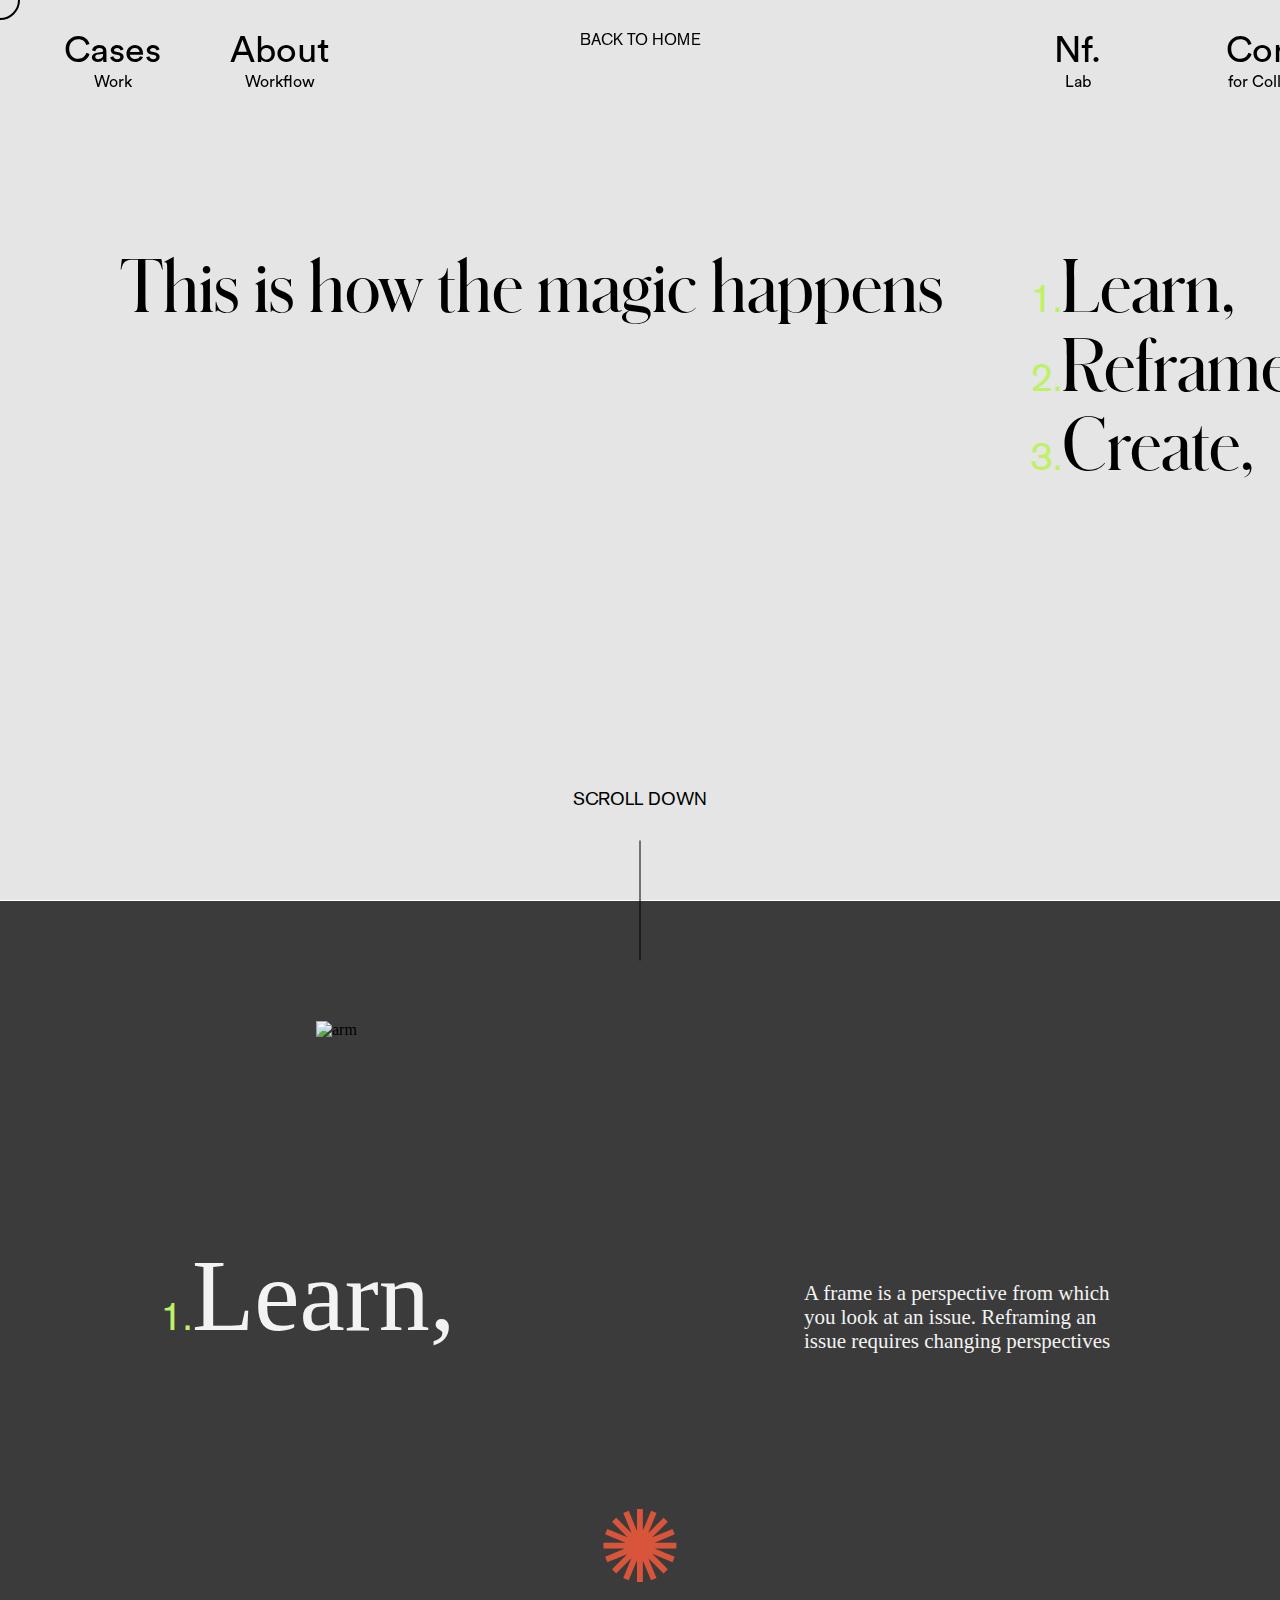
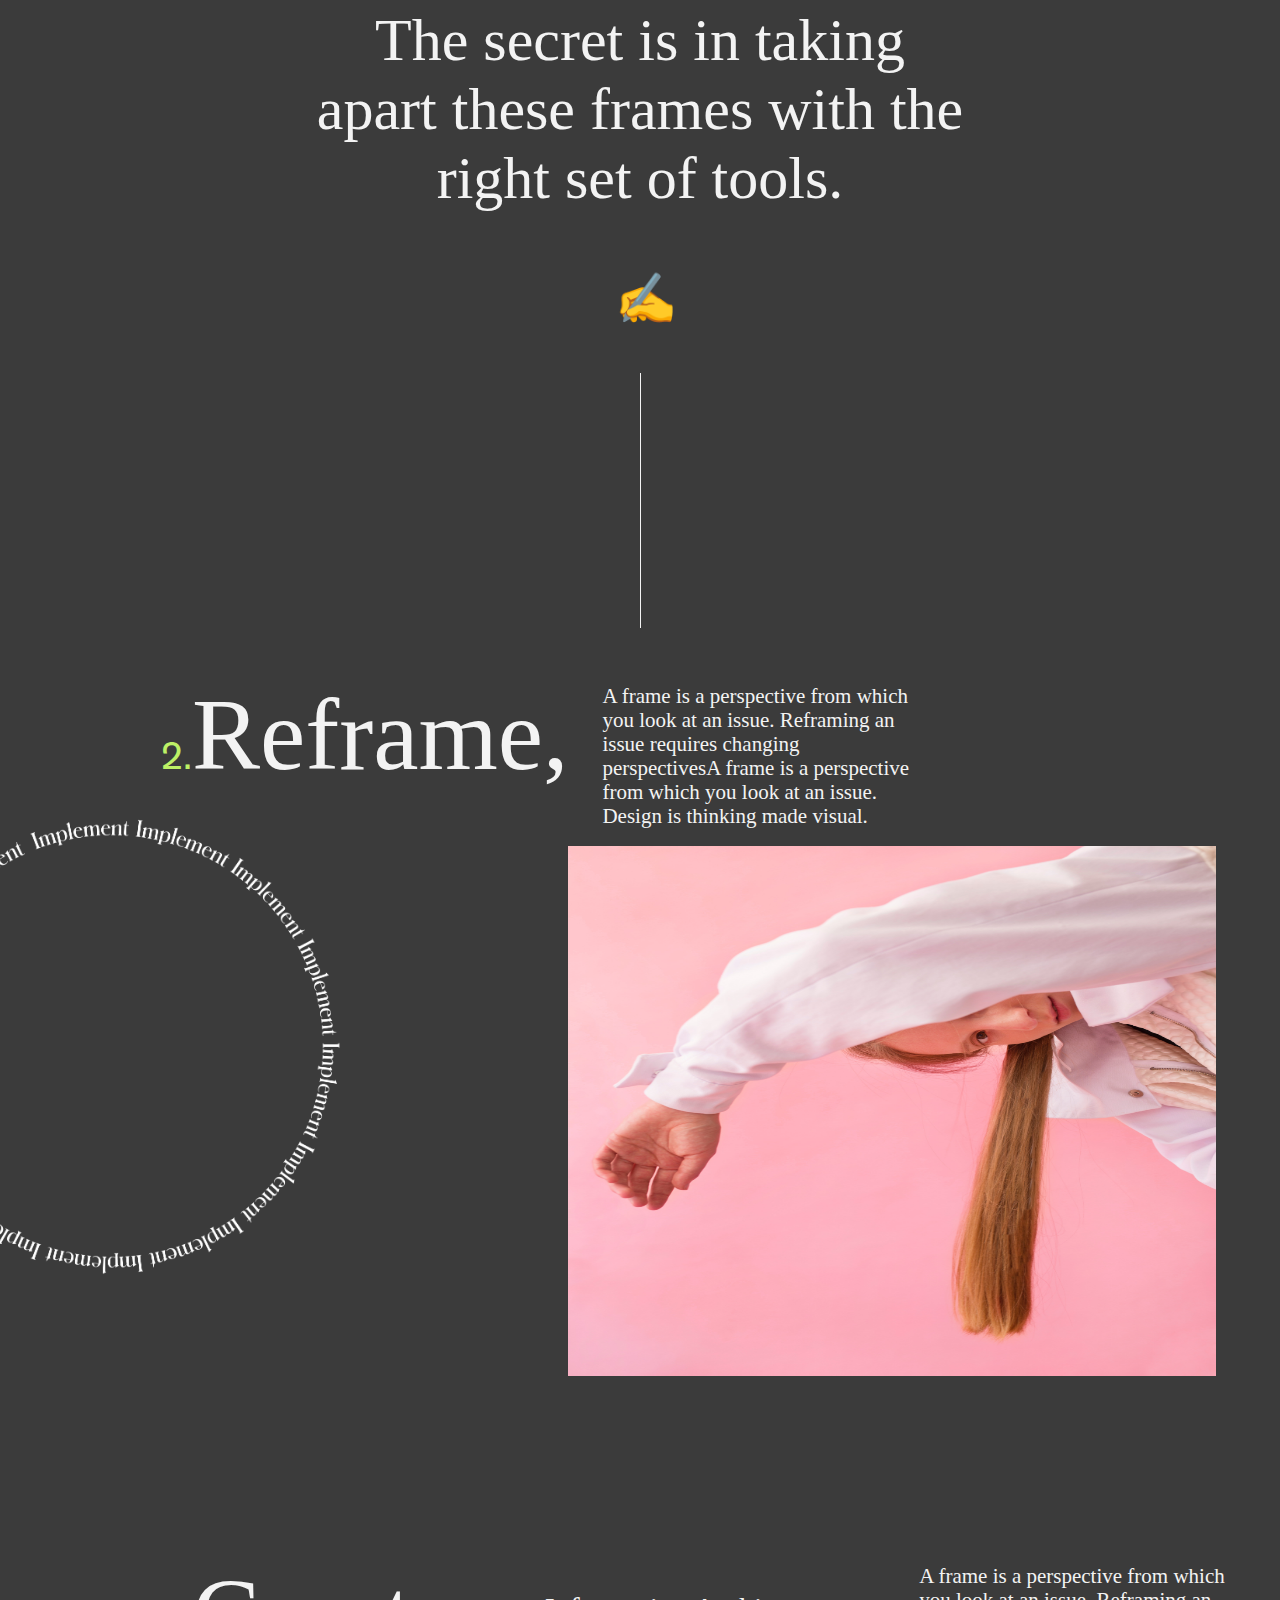
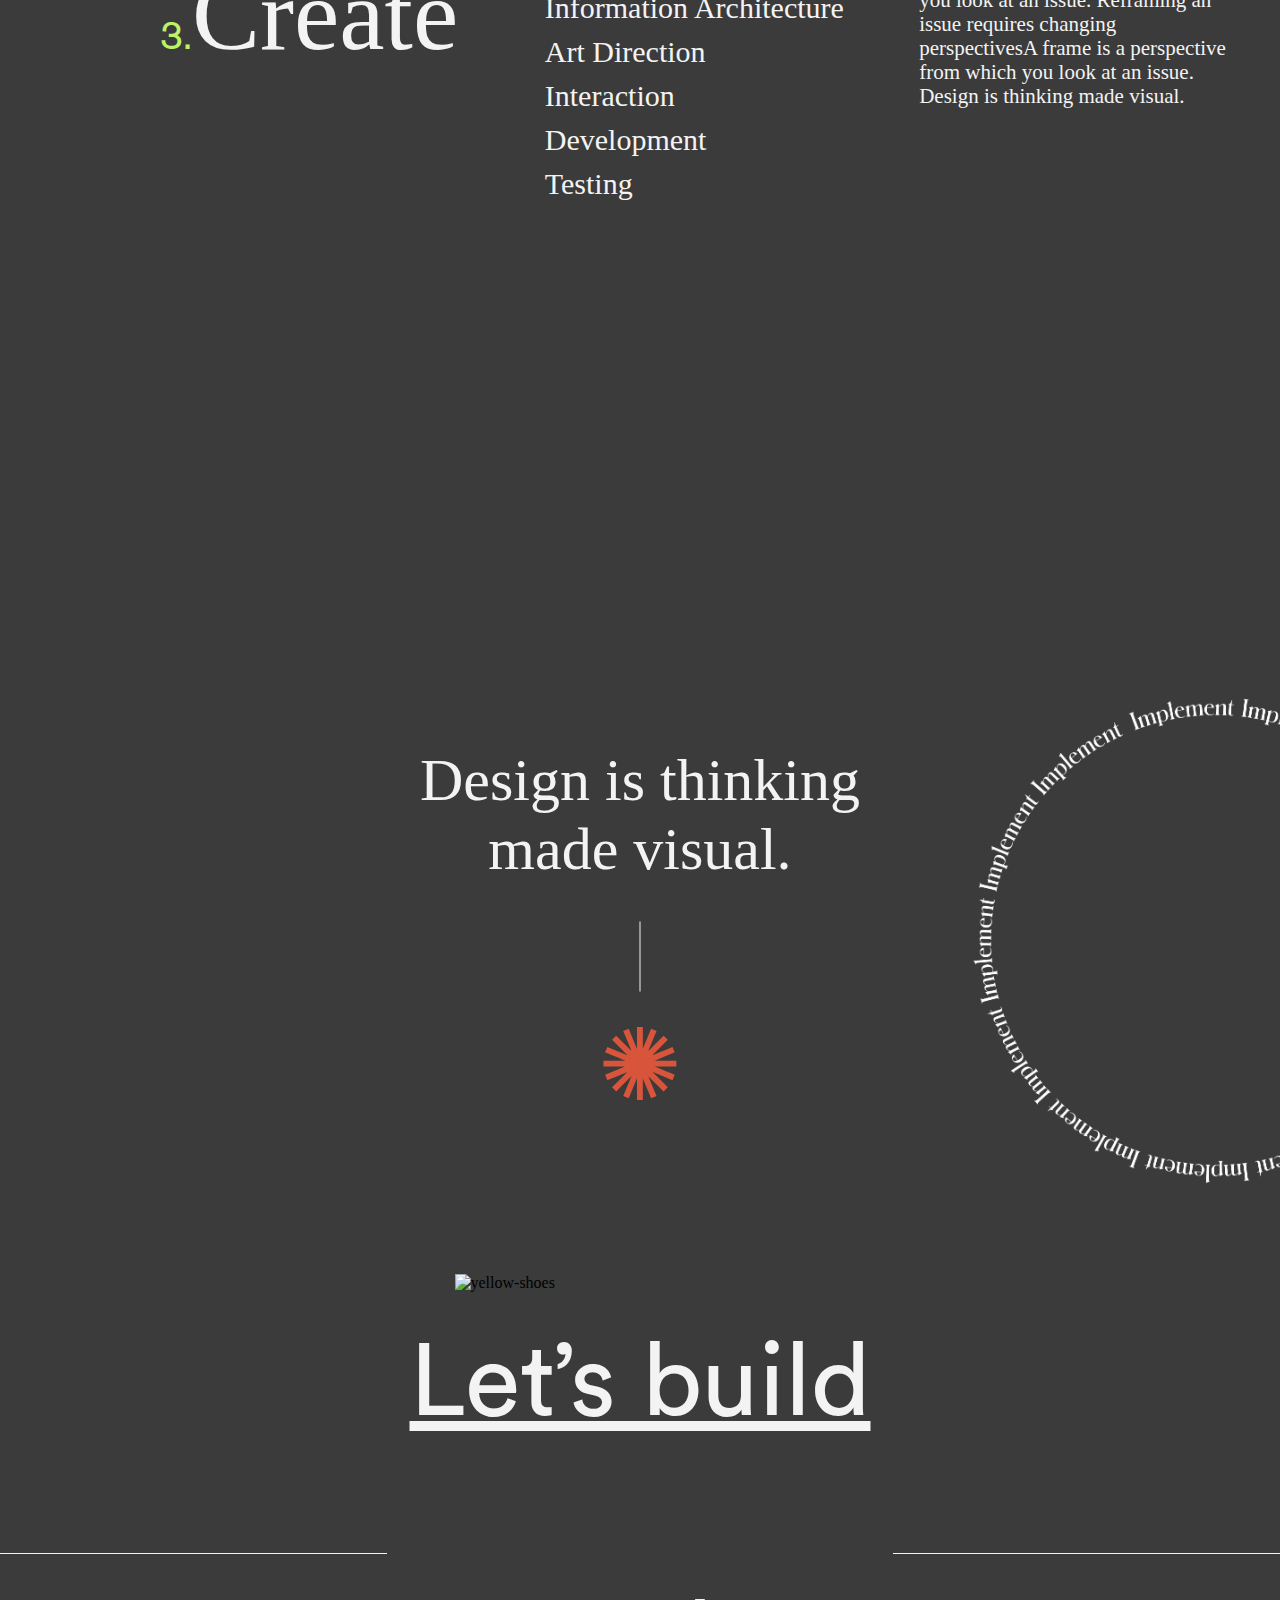
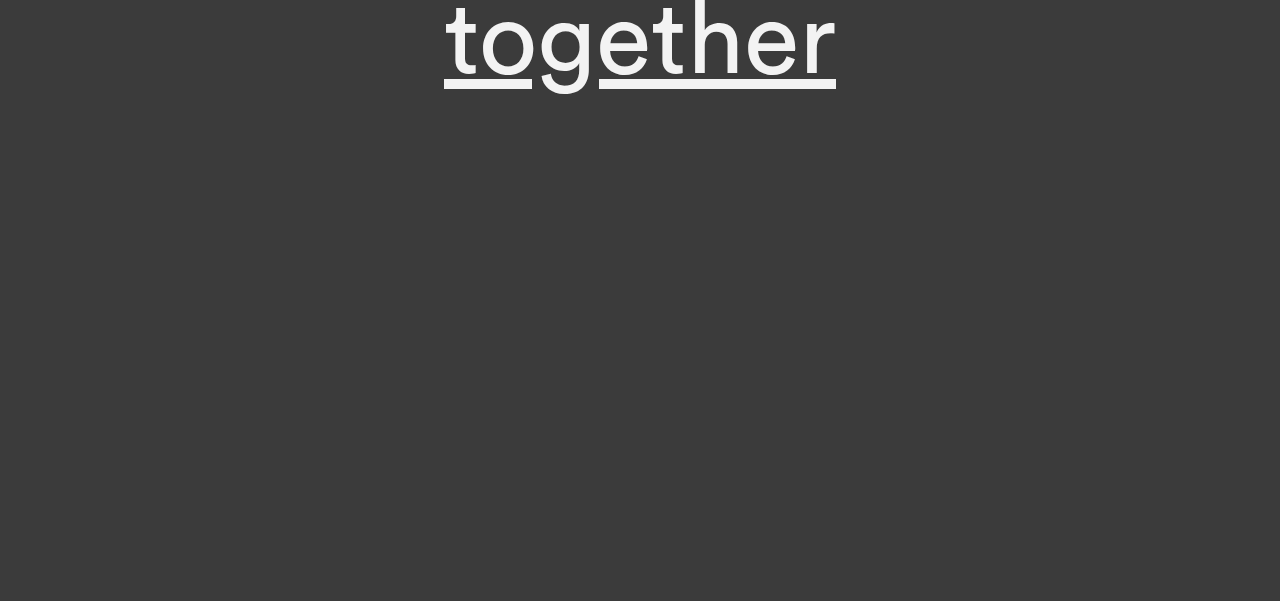
==== commit e37d9ad4: "MOVED HOVER BACK TO NORMAL AND OTHER SUCH CODE" ====
--- a/about.html
+++ b/about.html
@@ -16,10 +16,10 @@
         <header>
                 <nav>
                     <ul>
-                        <li class="work"><a href="work.html"><span>Cases</span>Work</a></li>
-                        <li class="about"><a href="about.html"><span>About</span>Workflow</a></li>
-                        <li class="lab"><a href="nflab.html"><span>Nf.</span>Lab</a></li>
-                        <li class="contact"><a href="contact.html"><span>Contact</span>for Collaborations</a></li>
+                        <li class="work"><a href="work.html">Cases<span>Work</span></a></li>
+                        <li class="about"><a href="about.html">About<span>Workflow</span></a></li>
+                        <li class="lab"><a href="nflab.html">Nf.<span>Lab</span></a></li>
+                        <li class="contact"><a href="contact.html">Contact<span>for Collaborations</span></a></li>
                         <li class="home"><a href="index.html" class="home-link">BACK TO HOME</a></li>
                     </ul>
                 </nav>
--- a/css/about.css
+++ b/css/about.css
@@ -58,27 +58,31 @@
     text-align: center;
 }
 
-nav span {
+nav a {
     display: block;
     font-size: 36px;
-}
-
-a {
     font-family: Circular Std;
     text-decoration: none;
+    color: black;
+    cursor: none;
+}
+
+nav span {
     font-size: 16px;
-    color: black;
-}
-
-nav span:hover {
-    text-shadow: -4px 4px 0.5px white,
-    -8px 8px 0 black;
-    color: #D8553B;
+    display: block;
+}
+
+nav a:hover {
+    text-shadow: -14px 16px 0.5px white, -28px 32px 0 black;
+    color: #D8553B; 
+}
+
+nav a:hover span {
+    display: none;
 }
 
 nav li {
     list-style: none;
-    transition: .5s;
 }
 
 .work {
@@ -105,13 +109,15 @@
     top: 30px;
 }
 
-.home {
-    position: absolute;
+.home-link {
+    position: absolute;
+    font-size: 16px;
     top: 30px;
     left: 0;
     right: 0;
     margin: 0 auto;
     font-family: Berthold;
+    display: inline-block;
 }
 
 
